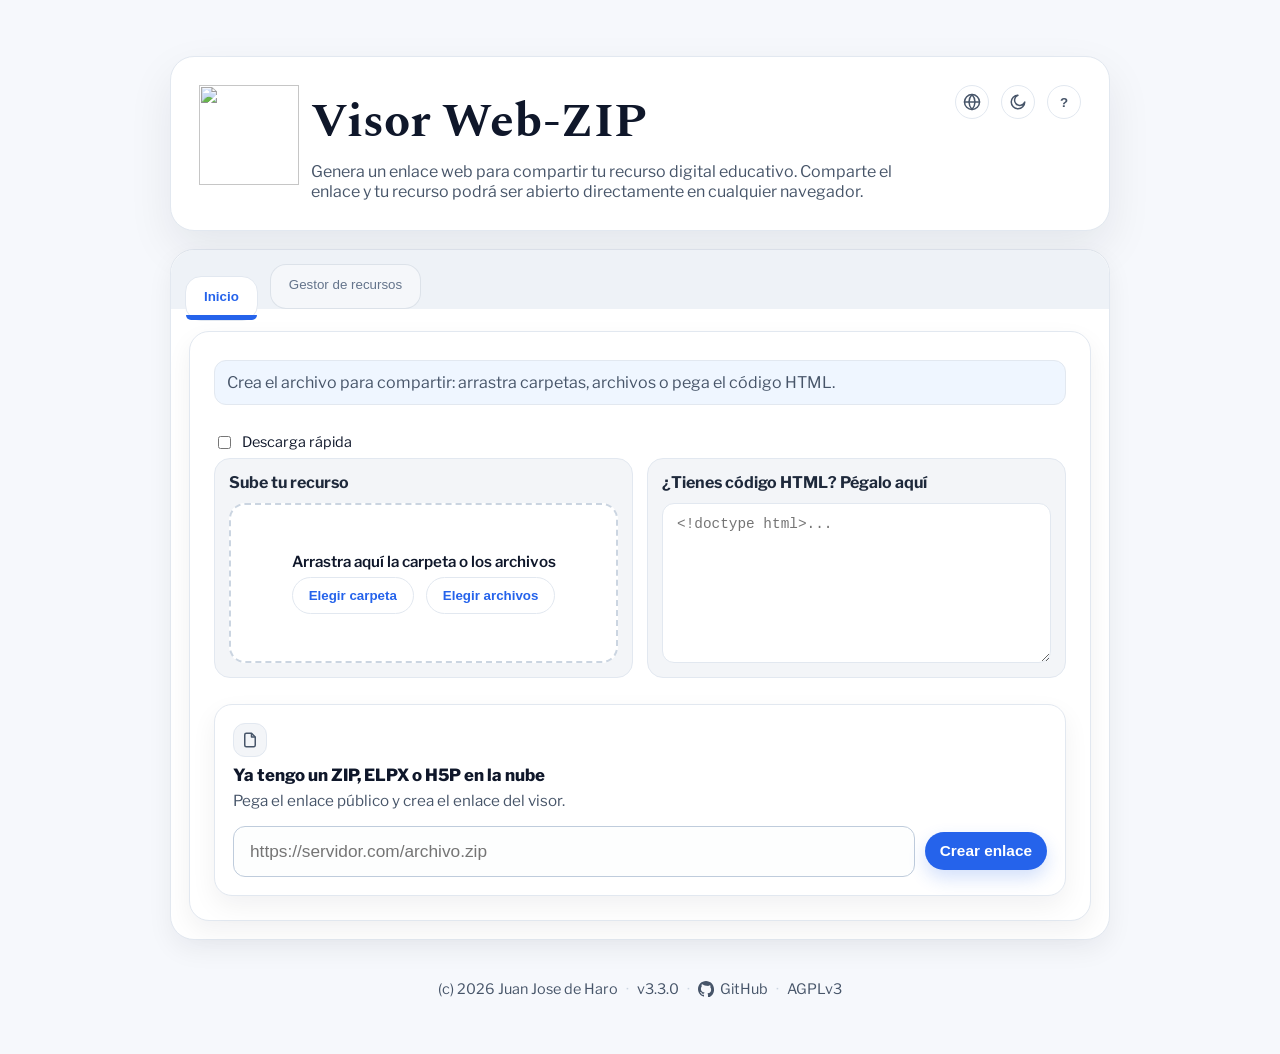
==== index.html @ fa34804c "Corregir versión a v3.3.0 (bump menor) Co-Authored-By: Claude Sonnet 4.6 <noreply@anthropic.com>" ====
<!doctype html>
<html lang="es">
<head>
  <meta charset="utf-8">
  <meta name="viewport" content="width=device-width, initial-scale=1">
  <title data-i18n="page.title">Visor Web-ZIP</title>
  <link rel="icon" href="favicon.svg" type="image/svg+xml">
  <link rel="preconnect" href="https://fonts.googleapis.com">
  <link rel="preconnect" href="https://fonts.gstatic.com" crossorigin>
  <link href="https://fonts.googleapis.com/css2?family=Libre+Franklin:wght@400;600;800&family=Spectral:wght@400;600&display=swap" rel="stylesheet">
  <link rel="stylesheet" href="styles.css?v=31">
</head>
<body>

  <div class="loading-screen" data-loading hidden>
    <div class="loading-card">
      <div class="loading-title" data-i18n="loading.title">Cargando material</div>
      <div class="loading-message" data-loading-message data-i18n="loading.message" data-i18n-dynamic>Preparando...</div>
      <div class="loading-bar" data-loading-bar-wrap>
        <div class="loading-bar__fill" data-loading-bar></div>
      </div>
      <div class="loading-note" data-loading-eta data-i18n="loading.eta" hidden>Tiempo estimado de descarga: --</div>
    </div>
  </div>
  <main data-main>
    <header>
      <div class="title-row">
        <img class="app-mark" src="favicon.svg" alt="" aria-hidden="true">
        <div class="title-stack">
          <h1 data-i18n="header.title">Visor Web-ZIP</h1>
          <p class="header-subtitle" data-i18n="header.subtitle">Genera un enlace web para compartir tu recurso digital educativo. Comparte el enlace y tu recurso podrá ser abierto directamente en cualquier navegador.</p>
        </div>
        <div class="title-actions">
          <div class="lang-picker" data-i18n-tooltip="header.languageHint">
            <span class="lang-picker__icon" aria-hidden="true">
              <svg viewBox="0 0 24 24" focusable="false" aria-hidden="true" fill="none" stroke="currentColor" stroke-width="2" stroke-linecap="round" stroke-linejoin="round">
                <circle cx="12" cy="12" r="10"></circle>
                <line x1="2" y1="12" x2="22" y2="12"></line>
                <path d="M12 2a15.3 15.3 0 0 1 4 10 15.3 15.3 0 0 1-4 10 15.3 15.3 0 0 1-4-10 15.3 15.3 0 0 1 4-10Z"></path>
              </svg>
            </span>
            <label for="lang-select" class="sr-only" data-i18n="lang.label">Idioma</label>
            <select id="lang-select" class="lang-picker__select" data-lang-select data-i18n-aria-label="header.language" aria-label="Idioma">
              <option value="es" data-i18n="lang.es">Español</option>
              <option value="ca" data-i18n="lang.ca">Català</option>
              <option value="gl" data-i18n="lang.gl">Galego</option>
              <option value="eu" data-i18n="lang.eu">Euskara</option>
              <option value="en" data-i18n="lang.en">English</option>
              <option value="de" data-i18n="lang.de">Deutsch</option>
            </select>
          </div>
          <div class="lang-picker theme-picker" data-i18n-tooltip="header.themeHint">
            <span class="lang-picker__icon" aria-hidden="true">
              <svg viewBox="0 0 24 24" focusable="false" aria-hidden="true" fill="none" stroke="currentColor" stroke-width="2" stroke-linecap="round" stroke-linejoin="round">
                <path d="M12 3a9 9 0 1 0 9 9 7 7 0 1 1-9-9Z"></path>
              </svg>
            </span>
            <label for="theme-select" class="sr-only" data-i18n="header.theme">Tema</label>
            <select id="theme-select" class="lang-picker__select" data-theme-select data-i18n-aria-label="header.theme" aria-label="Tema">
              <option value="auto" data-i18n="header.themeAuto">Automático</option>
              <option value="light" data-i18n="header.themeLight">Claro</option>
              <option value="dark" data-i18n="header.themeDark">Oscuro</option>
            </select>
          </div>
          <button class="help-pill" type="button" data-about-open data-i18n-aria-label="header.help">
            <span class="help-pill__icon">?</span>
            <span class="help-pill__tooltip" role="tooltip" data-i18n="header.help">Ayuda</span>
          </button>
        </div>
      </div>
    </header>

    <div class="tabs-shell">
      <div class="tabs" role="tablist" aria-label="Secciones" data-i18n-aria-label="tabs.label">
        <button
          id="tab-home"
          class="tab-button is-active"
          type="button"
          role="tab"
          aria-selected="true"
          aria-controls="panel-publish"
          tabindex="0"
          data-tab="home"
          data-i18n="tab.home"
        >Inicio</button>
        <button
          id="tab-zipper"
          class="tab-button"
          type="button"
          role="tab"
          aria-selected="false"
          aria-controls="panel-publish"
          tabindex="-1"
          data-tab="zipper"
          data-i18n="tab.downloadZip"
        >Opciones y descargas</button>
        <button
          id="tab-manager"
          class="tab-button"
          type="button"
          role="tab"
          aria-selected="false"
          aria-controls="panel-manager"
          tabindex="-1"
          data-tab="manager"
          data-i18n="tab.manager"
        >Gestor de recursos</button>
      </div>

      <section
        id="panel-publish"
        class="tab-panel is-active"
        role="tabpanel"
        aria-labelledby="tab-home tab-zipper"
        tabindex="0"
        data-tab-panel="publish"
      >
      <div class="publish">
        <div class="manager-card" data-publish-choice>
          <p class="publish-quick-intro" data-i18n="publish.quick.intro">Crea el archivo para compartir: arrastra carpetas, archivos o pega el código HTML.</p>
          <div class="publish-quick-upload-area">
            <div class="publish-quick-bottom">
              <label class="settings-check publish-quick-fast-download">
                <input type="checkbox" data-quick-download>
                <span><span data-i18n="publish.quick.fastDownload">Descarga rápida</span><span data-quick-download-extra hidden>: <span data-i18n="publish.quick.fastDownloadDetail">omite las opciones y descarga el recurso con las siguientes restricciones:</span> <span class="publish-quick-restrict-info" data-quick-restrict-info></span></span></span>
              </label>
              <button class="ghost-button ghost-button--small publish-quick-settings-btn" type="button" data-main-settings-open data-quick-download-extra hidden data-i18n="publish.quick.changeRestrictions">Cambiar restricciones</button>
            </div>
            <section class="publish-quick-actions" aria-label="Acciones rápidas">
            <div class="publish-quick-card">
              <h3 class="publish-quick-card__title" data-i18n="publish.quick.files.title">Sube tu recurso</h3>
              <div class="dropzone dropzone--quick" data-quick-dropzone>
                <div class="dropzone__title" data-i18n="publish.quick.files.dropTitle">Arrastra aquí la carpeta o los archivos</div>
                <div class="dropzone__actions">
                  <button class="ghost-button" type="button" data-quick-folder-button data-i18n="publish.quick.files.folder">Elegir carpeta</button>
                  <button class="ghost-button" type="button" data-quick-file-button data-i18n="publish.quick.files.files">Elegir archivos</button>
                  <input type="file" data-quick-folder-input webkitdirectory multiple hidden>
                  <input type="file" data-quick-file-input multiple hidden>
                </div>
              </div>
            </div>
            <div class="publish-quick-card">
              <h3 class="publish-quick-card__title" data-i18n="publish.quick.html.title">¿Tienes código HTML? Pégalo aquí</h3>
              <textarea class="html-zip-textarea publish-quick-html" data-quick-html-input data-i18n-placeholder="publish.quick.html.placeholder" placeholder="&lt;!doctype html&gt;..."></textarea>
            </div>
          </section>
          </div>
          <div class="publish-choice-main">
            <section class="publish-choice-card publish-choice-card--link" id="ya-tengo-zip-elpx" aria-labelledby="main-link-title">
              <span class="publish-choice-card__icon" aria-hidden="true">
                <svg viewBox="0 0 24 24" focusable="false" aria-hidden="true">
                  <path d="M14 3H7a2 2 0 0 0-2 2v14a2 2 0 0 0 2 2h10a2 2 0 0 0 2-2V8l-5-5Z" fill="none" stroke="currentColor" stroke-width="2" stroke-linejoin="round"/>
                  <path d="M14 3v5h5" fill="none" stroke="currentColor" stroke-width="2" stroke-linejoin="round"/>
                </svg>
              </span>
              <div class="publish-choice-card__title">
                <span id="main-link-title" data-i18n="publish.choice.main.title">Ya tengo un ZIP, ELPX o H5P en la nube</span>
              </div>
              <span class="publish-choice-card__note" data-i18n="publish.choice.main.note">Pega el enlace público (ZIP/ELPX/H5P) y crea el enlace del visor.</span>
              <form class="publish-link-form" data-form>
                <input data-url type="url" placeholder="Pega aquí el enlace público del ZIP o del .elpx/.h5p (también válido si incluye PDF o DOCX)" data-i18n-placeholder="main.form.placeholder" required>
                <button type="submit" data-create-link data-i18n="main.form.submit">Crear enlace</button>
              </form>
              <p class="publish-link-feedback" data-create-link-feedback aria-live="polite" hidden></p>
              <div class="output-row publish-link-result" data-home-share-result hidden>
                <div class="output-group" data-step-three>
                  <span class="field-title" data-i18n="main.output.title">Enlace para compartir</span>
                  <p class="step-note" data-i18n="main.output.step">Comparte este enlace para que otros puedan ver tu recurso.</p>
                  <div class="share-restrict-summary" data-share-restrict-summary hidden>
                    <div class="share-restrict-summary__items" data-share-restrict-items></div>
                  </div>
                  <section class="output" data-output data-i18n="main.output.placeholder" data-i18n-dynamic>Aquí se mostrará el enlace</section>
                </div>
                <div class="actions actions--icons">
                  <button class="icon-button icon-button--lg" type="button" data-copy disabled data-i18n-aria-label="main.output.copy" data-i18n-tooltip="main.output.copyTooltip">
                    <svg viewBox="0 0 24 24" focusable="false" aria-hidden="true" fill="none" stroke="currentColor" stroke-width="2" stroke-linecap="round" stroke-linejoin="round">
                      <circle cx="18" cy="5" r="3"></circle>
                      <circle cx="6" cy="12" r="3"></circle>
                      <circle cx="18" cy="19" r="3"></circle>
                      <path d="M8.6 10.7l6.8-3.4"></path>
                      <path d="M8.6 13.3l6.8 3.4"></path>
                    </svg>
                  </button>
                  <button class="icon-button icon-button--lg icon-button--wrap" type="button" data-qr disabled data-i18n-aria-label="main.output.qr" data-i18n-tooltip="main.output.qrTooltip">
                    <svg viewBox="0 0 24 24" focusable="false" aria-hidden="true" fill="none" stroke="currentColor" stroke-width="2" stroke-linecap="round" stroke-linejoin="round">
                      <rect width="5" height="5" x="3" y="3" rx="1"></rect>
                      <rect width="5" height="5" x="16" y="3" rx="1"></rect>
                      <rect width="5" height="5" x="3" y="16" rx="1"></rect>
                      <path d="M21 16h-3a2 2 0 0 0-2 2v3"></path>
                      <path d="M21 21v.01"></path>
                      <path d="M12 7v3a2 2 0 0 1-2 2H7"></path>
                      <path d="M3 12h.01"></path>
                      <path d="M12 3h.01"></path>
                      <path d="M12 16v.01"></path>
                      <path d="M16 12h1"></path>
                      <path d="M21 12v.01"></path>
                      <path d="M12 21v-1"></path>
                    </svg>
                  </button>
                  <button class="icon-button icon-button--lg icon-button--wrap" type="button" data-embed disabled data-i18n-aria-label="main.output.embed" data-i18n-tooltip="main.output.embedTooltip">
                    <svg viewBox="0 0 24 24" focusable="false" aria-hidden="true" fill="none" stroke="currentColor" stroke-width="2" stroke-linecap="round" stroke-linejoin="round">
                      <path d="M16 18l6-6-6-6"></path>
                      <path d="M8 6l-6 6 6 6"></path>
                      <path d="M14 4l-4 16"></path>
                    </svg>
                  </button>
                  <a class="icon-button icon-button--lg" data-open href="#" target="_blank" rel="noopener" aria-disabled="true" data-i18n-aria-label="main.output.open" data-i18n-tooltip="main.output.openTooltip">
                    <svg viewBox="0 0 24 24" focusable="false" aria-hidden="true" fill="none" stroke="currentColor" stroke-width="2" stroke-linecap="round" stroke-linejoin="round">
                      <path d="M1.5 12s3.5-7 10.5-7 10.5 7 10.5 7-3.5 7-10.5 7-10.5-7-10.5-7z"></path>
                      <circle cx="12" cy="12" r="3.5"></circle>
                    </svg>
                  </a>
                </div>
              </div>
            </section>
          </div>

        </div>

	        <div class="publish-module" data-publish-module="zipper" hidden>
	          <div class="manager-card">
            <div class="manager-header">
              <div>
                <h2 data-i18n="zipper.title">Crear ZIP para el visor</h2>
              </div>
              <button class="card-lock" type="button" data-lock-indicator data-main-settings-open data-i18n-aria-label="header.settings" data-i18n-tooltip="header.settingsHint">
                <svg viewBox="0 0 24 24" focusable="false" aria-hidden="true" fill="none" stroke="currentColor" stroke-width="2" stroke-linecap="round" stroke-linejoin="round">
                  <rect x="3" y="11" width="18" height="11" rx="2" ry="2"></rect>
                  <path d="M7 11V7a5 5 0 0 1 9.9-1"></path>
                </svg>
              </button>
            </div>
            <section class="html-zip-card zipper-selection-card">
              <h3 class="zipper-selection-card__title" data-i18n="zipper.summary.title">Resumen del contenido cargado</h3>
              <p class="upload-status upload-status--summary" data-upload-status data-i18n="zipper.status.empty" data-i18n-dynamic>No hay archivos seleccionados.</p>
              <textarea class="html-zip-textarea" data-html-zip-input data-i18n-placeholder="zipper.html.placeholder" placeholder="&lt;!doctype html&gt;..." hidden></textarea>
              <p class="upload-status" data-html-zip-status data-i18n="zipper.html.status.ready" data-i18n-dynamic hidden>Listo para crear el ZIP desde tu HTML.</p>
            </section>
            <section class="html-zip-card zipper-force-card zipper-options-card">
              <h3 class="zipper-options-card__title" data-i18n="zipper.options.title">Opciones</h3>
              <div class="zipper-option-row zipper-option-row--title">
                <label class="settings-check zipper-option-title-toggle" for="resource-title-toggle-input">
                  <input id="resource-title-toggle-input" type="checkbox" data-resource-title-toggle>
                  <span class="zipper-option-row__title" data-resource-title-toggle-label>Poner un título al recurso (título actual: sin título)</span>
                </label>
                <input id="resource-title-input" class="zip-title-input zipper-option-row__input" type="text" data-resource-title data-i18n-placeholder="zipper.resourceTitle.placeholder" placeholder="Mi recurso" autocomplete="off" hidden>
              </div>
              <div class="zipper-option-row zipper-option-row--availability">
                <div class="zipper-option-row__main">
                  <label class="settings-check zipper-option-toggle" for="restrict-toggle-proxy">
                    <input id="restrict-toggle-proxy" type="checkbox" data-restrict-toggle-proxy>
                    <span class="zipper-option-row__title" data-i18n="zipper.options.availabilityLabel">Configurar la disponibilidad del recurso</span>
                  </label>
                  <div class="zipper-restrict-summary" data-restrict-summary hidden>
                    <span class="zipper-restrict-summary__label" data-restrict-summary-label data-i18n="zipper.restrict.summaryTitle">Acceso limitado por fechas</span>
                    <div class="zipper-restrict-summary__items" data-restrict-summary-items></div>
                  </div>
                  <button class="ghost-button ghost-button--small zipper-restrict-edit-btn" type="button" data-main-settings-open data-restrict-edit-button data-i18n="zipper.options.availabilityEdit" hidden>Cambiar configuración</button>
                </div>
                <span class="info-dot" data-i18n-aria-label="zipper.help.previewApplyRestrictionsInfo" aria-label="Más información">?<span class="info-dot__tooltip" role="tooltip" data-i18n-html="zipper.options.availabilityInfo">Definir cuándo estará visible el recurso y qué acciones estarán disponibles en el gestor de recursos.</span></span>
              </div>
              <div class="zipper-option-row zipper-option-row--force">
                <div class="zipper-force-folder-wrap">
                  <label class="settings-check zipper-force-folder" for="force-folder-viewer-input">
                    <input id="force-folder-viewer-input" type="checkbox" data-force-folder-viewer>
                    <span data-i18n="zipper.step2.forceFolderLabel">Forzar visor de carpetas</span>
                    <span class="info-dot" data-i18n-aria-label="zipper.step2.forceFolderTooltip" aria-label="Más información">?<span class="info-dot__tooltip" role="tooltip" data-i18n-html="zipper.step2.forceFolderTooltipHtml">Si activas esta opción, el ZIP se abrirá en modo explorador de archivos: verás el contenido como archivos organizados en carpetas, incluso cuando incluya HTML o documentos.<br><br>Si no lo marcas, el programa detectará automáticamente el tipo de visor que utilizará.<br><br>Si no estás seguro, no lo marques.</span></span>
                  </label>
                  <p class="zipper-force-folder__inline-note" data-force-folder-note data-i18n="zipper.step2.forceFolderNote" hidden>El recurso se abirá en modo explorador de archivos con el contenido como archivos organizados en carpetas</p>
                </div>
              </div>
            </section>
            <section class="html-zip-card html-zip-card--download">
              <div class="zip-download-layout">
                <div class="zip-preview-action">
                  <p data-i18n="zipper.help.previewTitle">Previsualiza el recurso antes de descargarlo (opcional)</p>
                  <label class="settings-check settings-check--preview" for="preview-apply-restrictions-input">
                    <input id="preview-apply-restrictions-input" type="checkbox" data-preview-apply-restrictions>
                    <span data-i18n="zipper.help.previewApplyRestrictions">Aplicar restricciones en la previsualización</span>
                    <span class="info-dot" data-i18n-aria-label="zipper.help.previewApplyRestrictionsInfo" aria-label="Más información">?<span class="info-dot__tooltip" role="tooltip" data-i18n-html="zipper.help.previewApplyRestrictionsInfoHtml">Úsalo para comprobar cómo se abre y se cierra el recurso según las fechas configuradas.</span></span>
                  </label>
                  <div class="upload-actions">
                    <button class="ghost-button" type="button" data-preview-resource data-i18n="zipper.help.previewAction">Previsualizar</button>
                  </div>
                  <p class="upload-status" data-preview-status></p>
                </div>
                <div class="zip-download-action">
                  <h3 data-zip-download-title data-i18n="zipper.step2.title">Descarga el ZIP</h3>
                  <p class="upload-note" data-i18n="zipper.step2.detail">Al crear el ZIP se descargará un archivo que puedes subir a Drive, Dropbox, Nextcloud, etc.</p>
                  <div class="upload-actions">
                    <button type="button" data-build-zip data-i18n="zipper.build">Crear y descargar ZIP</button>
                  </div>
                  <p class="upload-status" data-zip-status data-i18n-dynamic></p>
                </div>
              </div>
            </section>
            <div class="next-step">
              <div class="next-step__text">
                <p data-i18n="zipper.help.nextStepText">El siguiente paso es subir tu archivo a la nube con enlace público. Después, en Inicio, en la sección “Ya tengo un ZIP, ELPX o H5P en la nube”, pega ese enlace y crea el enlace para compartir.</p>
              </div>
              <a class="next-step__btn" href="#ya-tengo-zip-elpx" data-go-tab="home" data-i18n="zipper.help.goTab">
                Ir a Inicio para pegar el enlace público
              </a>
            </div>
          </div>
          <div class="update-banner" data-update-banner hidden>
            <div class="update-banner__content">
              <strong data-i18n="updates.title">Nueva versión disponible</strong>
              <span data-i18n="updates.body">El recurso ha cambiado en la nube. Puedes actualizarlo ahora.</span>
            </div>
            <div class="update-banner__actions">
              <button type="button" data-update-action data-i18n="updates.action">Actualizar</button>
              <button type="button" class="ghost-button" data-update-dismiss data-i18n="updates.dismiss">Ahora no</button>
            </div>
          </div>
        </div>
      </div>
    </section>

    <section
      id="panel-manager"
      class="tab-panel"
      role="tabpanel"
      aria-labelledby="tab-manager"
      tabindex="0"
      data-tab-panel="manager"
      hidden
    >
      <div class="manager-card">
        <div class="manager-header">
          <div>
            <h2 data-i18n="manager.title">Recursos guardados</h2>
            <p class="manager-subtitle" data-i18n="manager.subtitle">Gestiona el espacio que ocupan los materiales guardados en este navegador.</p>
          </div>
          <div>
            <button class="icon-button" type="button" data-manager-settings-open data-i18n-aria-label="manager.settings.open" data-i18n-tooltip="manager.settings.open">
              <svg viewBox="0 0 24 24" focusable="false" aria-hidden="true" fill="none" stroke="currentColor" stroke-width="2" stroke-linecap="round" stroke-linejoin="round">
                <path d="M9.671 4.136a2.34 2.34 0 0 1 4.659 0 2.34 2.34 0 0 0 3.319 1.915 2.34 2.34 0 0 1 2.33 4.033 2.34 2.34 0 0 0 0 3.831 2.34 2.34 0 0 1-2.33 4.033 2.34 2.34 0 0 0-3.319 1.915 2.34 2.34 0 0 1-4.659 0 2.34 2.34 0 0 0-3.32-1.915 2.34 2.34 0 0 1-2.33-4.033 2.34 2.34 0 0 0 0-3.831A2.34 2.34 0 0 1 6.35 6.051a2.34 2.34 0 0 0 3.319-1.915" />
                <circle cx="12" cy="12" r="3" />
              </svg>
            </button>
          </div>
        </div>
        <div class="manager-stats">
          <div class="stat">
            <span class="stat-label" data-i18n="manager.stats.used">Espacio usado</span>
            <span class="stat-value" data-storage-used>0 MB</span>
            <span class="stat-note" data-storage-used-percent>--</span>
          </div>
          <div class="stat">
            <span class="stat-label" data-i18n="manager.stats.total">Espacio total</span>
            <span class="stat-value" data-storage-total>--</span>
          </div>
          <div class="stat">
            <span class="stat-label" data-i18n="manager.stats.count">Recursos guardados</span>
            <span class="stat-value" data-storage-count>0</span>
          </div>
        </div>
        <div class="manager-toolbar">
          <div class="manager-toolbar__left">
            <span class="stat-label" data-i18n="manager.sort.label">Ordenar por</span>
            <select class="manager-sort" data-manager-sort>
              <option value="title" data-i18n="manager.sort.title">Título</option>
              <option value="date" data-i18n="manager.sort.date">Fecha</option>
              <option value="start" data-i18n="manager.sort.start">Inicio</option>
              <option value="size" data-i18n="manager.sort.size">Tamaño</option>
            </select>
            <button class="ghost-button ghost-button--small manager-sort-dir" type="button" data-manager-sort-dir data-i18n-tooltip="manager.sort.dirHelp" aria-label="Orden ascendente/descendente">↑</button>
          </div>
          <div class="manager-toolbar__right">
            <button class="ghost-button ghost-button--small" type="button" data-manager-check-updates data-i18n="manager.checkUpdates" data-i18n-tooltip="manager.checkUpdatesHelp">Comprobar actualizaciones</button>
            <button class="ghost-button ghost-button--small" type="button" data-delete-all data-i18n="manager.deleteAll" data-i18n-tooltip="manager.deleteAllHelp">Eliminar todos los recursos</button>
          </div>
        </div>
        <div class="manager-list" data-manager-list></div>
      </div>
    </section>
    </div>

    <div class="modal" data-manager-settings-modal hidden>
      <div class="modal__overlay" data-manager-settings-close></div>
      <div class="modal__card modal__card--narrow" role="dialog" aria-modal="true" aria-labelledby="manager-settings-title">
        <div class="modal__header">
          <h2 id="manager-settings-title" data-i18n="manager.settings.modalTitle">Ajustes de limpieza</h2>
          <button class="modal__close" type="button" data-manager-settings-close data-i18n-aria-label="common.close">×</button>
        </div>
        <div class="modal__content">
          <div class="manager-settings manager-settings--modal" data-manager-settings>
            <div class="setting-card">
              <div>
                <span class="stat-label" data-i18n="manager.settings.usage.label">Límite de uso antes de limpiar</span>
                <p class="setting-help" data-i18n="manager.settings.usage.help">Si se supera este porcentaje de la cuota, se borran los recursos más antiguos.</p>
              </div>
              <div class="setting-control">
                <input type="range" min="40" max="95" step="5" value="70" data-cleanup-threshold>
                <span class="setting-value"><span data-cleanup-threshold-value>70</span>%</span>
              </div>
            </div>
            <div class="setting-card">
              <div>
                <span class="stat-label" data-i18n="manager.settings.days.label">Días para borrar recursos antiguos</span>
                <p class="setting-help" data-i18n="manager.settings.days.help">Si un recurso no se abre en este periodo, se eliminará automáticamente.</p>
              </div>
              <div class="setting-control">
                <input type="number" min="7" max="365" step="1" value="30" data-cleanup-days>
                <span class="setting-suffix" data-i18n="manager.settings.days.suffix">días</span>
              </div>
            </div>
          </div>
          <div class="html-picker__actions">
            <button class="ghost-button" type="button" data-manager-settings-close data-i18n="common.close">Cerrar</button>
            <button class="ghost-button" type="button" data-reset-cleanup data-i18n="manager.settings.reset" data-i18n-tooltip="manager.settings.resetHelp">Restaurar valores por defecto</button>
          </div>
        </div>
      </div>
    </div>

    <div class="modal" data-update-check-modal hidden>
      <div class="modal__overlay" data-update-check-close></div>
      <div class="modal__card modal__card--narrow" role="dialog" aria-modal="true" aria-labelledby="update-check-title">
        <div class="modal__header">
          <h2 id="update-check-title" data-i18n="manager.checkUpdatesModalTitle">Comprobar actualizaciones</h2>
          <button class="modal__close" type="button" data-update-check-close data-i18n-aria-label="common.close">×</button>
        </div>
        <div class="modal__content">
          <p class="manager-subtitle" data-update-check-status data-i18n="manager.checkingUpdates">Comprobando actualizaciones...</p>
          <p class="step-note" data-update-check-note data-i18n="manager.checkUpdatesNote">Puedes cerrar esta ventana. La comprobación seguirá en segundo plano.</p>
          <div class="loading-bar" data-update-check-bar-wrap>
            <div class="loading-bar__fill" data-update-check-bar></div>
          </div>
          <p class="step-note" data-update-check-progress data-i18n="manager.checkUpdatesProgress" data-i18n-dynamic>0 de 0</p>
          <div class="html-picker__actions">
            <button class="ghost-button" type="button" data-update-check-close data-i18n="common.close">Cerrar</button>
          </div>
        </div>
      </div>
    </div>

    <div class="modal" data-html-modal hidden>
      <div class="modal__overlay" data-html-close></div>
      <div class="modal__card" role="dialog" aria-modal="true" aria-labelledby="html-title">
        <div class="modal__header">
          <h2 id="html-title" data-i18n="html.title">Elige el HTML inicial</h2>
          <button class="modal__close" type="button" data-html-close data-i18n-aria-label="common.close">×</button>
        </div>
        <div class="modal__content">
          <p class="manager-subtitle" data-i18n="html.subtitle">No se encontró un index.html. Selecciona el archivo HTML que quieres abrir primero.</p>
          <div class="html-picker" data-html-list></div>
          <div class="html-picker__actions">
            <button class="ghost-button" type="button" data-html-close data-i18n="common.cancel">Cancelar</button>
            <button type="button" data-html-confirm data-i18n="html.confirm">Usar este HTML</button>
          </div>
        </div>
      </div>
    </div>

    <div class="modal" data-react-modal hidden>
      <div class="modal__overlay" data-react-close></div>
      <div class="modal__card" role="dialog" aria-modal="true" aria-labelledby="react-title">
        <div class="modal__header">
          <h2 id="react-title" data-i18n="reactPrompt.title">Esto parece React</h2>
          <button class="modal__close" type="button" data-react-close data-i18n-aria-label="common.close">×</button>
        </div>
        <div class="modal__content">
          <p class="manager-subtitle" data-i18n="reactPrompt.subtitle">Este contenido parece React/JSX (no HTML). Copia este prompt y pégalo en el chat de tu IA para que lo convierta a HTML.</p>
          <textarea class="embed-code-textarea" data-react-prompt readonly></textarea>
          <div class="html-picker__actions">
            <button class="ghost-button" type="button" data-react-close data-i18n="common.close">Cerrar</button>
            <button type="button" data-react-copy data-i18n="reactPrompt.copy">Copiar prompt</button>
          </div>
        </div>
      </div>
    </div>

    <div class="modal" data-about-modal hidden>
      <div class="modal__overlay" data-about-close></div>
      <div class="modal__card modal__card--help" role="dialog" aria-modal="true" aria-labelledby="about-title" aria-describedby="about-intro">
        <div class="modal__header">
          <h2 id="about-title" data-i18n="about.title" tabindex="-1">Ayuda</h2>
          <button class="modal__close" type="button" data-about-close data-i18n-aria-label="common.close">×</button>
        </div>
        <div class="modal__content">
          <p class="manager-subtitle" id="about-intro" data-i18n="about.intro">Guía rápida de uso del visor.</p>
          <div class="about-guide" data-i18n-html="about.body">
            <p>Este visor abre un ZIP que contiene una web sencilla con HTML, CSS, imágenes, vídeos, audio y enlaces internos para que puedas compartirla con tu alumnado sin instalar nada.</p>
          </div>
        </div>
      </div>
    </div>

    <div class="modal" data-restrict-modal hidden>
      <div class="modal__overlay modal__overlay--solid"></div>
      <div class="modal__card modal__card--narrow" role="dialog" aria-modal="true" aria-labelledby="restrict-title">
        <div class="modal__header">
          <h2 id="restrict-title" data-i18n="restrictionModal.title">Acceso restringido</h2>
        </div>
        <div class="modal__content">
          <p class="manager-subtitle" data-i18n="restrictionModal.body">Este recurso no está disponible en este momento.</p>
          <p class="setting-help" data-restrict-range></p>
          <p class="restriction-countdown" data-restrict-countdown hidden></p>
        </div>
      </div>
    </div>

    <div class="modal" data-main-settings-modal hidden>
      <div class="modal__overlay" data-main-settings-close></div>
      <div class="modal__card" role="dialog" aria-modal="true" aria-labelledby="settings-title">
        <div class="modal__header">
          <h2 id="settings-title" data-i18n="settings.title">Ajustes</h2>
          <button class="modal__close" type="button" data-main-settings-close data-i18n-aria-label="common.close">×</button>
        </div>
        <div class="modal__content">
          <label class="settings-check settings-check--primary">
            <input type="checkbox" data-restrict-toggle>
            <span data-i18n="settings.restrictToggle">Limitar el acceso</span>
          </label>

          <div class="settings-dates-panel" data-restrict-fields hidden>
            <div class="settings-panel__title--sub" data-i18n="settings.datesTitle">Periodo de visibilidad</div>
            <label class="settings-check">
              <input type="checkbox" data-restrict-has-start>
              <span data-i18n="settings.hasStart">Activar fecha de inicio de visibilidad del recurso</span>
            </label>
            <div class="settings-date-input-wrap" data-restrict-start-wrap hidden>
              <input type="datetime-local" data-restrict-start>
            </div>
            <label class="settings-check">
              <input type="checkbox" data-restrict-no-end>
              <span data-i18n="settings.neverExpires">Activar fecha de fin de visibilidad del recurso</span>
            </label>
            <div class="settings-date-input-wrap" data-restrict-end-wrap hidden>
              <input type="datetime-local" data-restrict-end>
            </div>
            <div class="settings-end-options settings-end-options--inline" data-restrict-end-options hidden>
              <label class="settings-check" data-restrict-live-end-wrap hidden>
                <input type="checkbox" data-restrict-live-end>
                <span data-i18n="settings.enforceEndDuringView">Desactivar la visualización del recurso al llegar a la fecha de fin mientras está abierto</span>
              </label>
              <div class="settings-live-warning" data-restrict-warning-wrap hidden>
                <label class="settings-field settings-field--compact">
                  <span class="stat-label" data-i18n="settings.warningMinutesLabel">Aviso previo en minutos (0 para no avisar)</span>
                  <input type="number" min="0" max="180" step="1" value="5" data-restrict-warning-minutes>
                </label>
                <label class="settings-field settings-field--compact">
                  <span class="stat-label" data-i18n="settings.warningMessageLabel">Mensaje de aviso</span>
                  <input type="text" data-restrict-warning-message data-i18n-placeholder="settings.warningMessagePlaceholder" placeholder="El tiempo de acceso se agota en {minutes} minutos.">
                </label>
              </div>
            </div>
          </div>

          <div class="settings-actions-panel" data-restrict-actions-panel hidden>
            <div class="settings-panel__title--sub" data-restrict-actions-title data-i18n="settings.actionsTitle">Acciones disponibles mientras el recurso sea visible</div>
            <div class="settings-grid settings-actions" data-restrict-actions>
              <div class="settings-actions__group settings-actions__group--share">
                <label class="settings-check">
                  <input type="checkbox" data-restrict-allow-share checked>
                  <span data-i18n="settings.allowShare">Compartir</span>
                </label>
                <label class="settings-check">
                  <input type="checkbox" data-restrict-allow-embed checked>
                  <span data-i18n="settings.allowEmbed">Insertar en web</span>
                </label>
              </div>
              <div class="settings-actions__group settings-actions__group--download">
                <label class="settings-check">
                  <input type="checkbox" data-restrict-allow-download>
                  <span data-i18n="settings.allowDownload">Descargar</span>
                </label>
              </div>
            </div>
          </div>

          <div class="html-picker__actions">
            <button class="ghost-button" type="button" data-main-settings-close data-i18n="common.close">Cerrar</button>
          </div>
        </div>
      </div>
    </div>

    <div class="modal" data-embed-modal hidden>
      <div class="modal__overlay" data-embed-close></div>
      <div class="modal__card" role="dialog" aria-modal="true" aria-labelledby="embed-title">
        <div class="modal__header">
          <h2 id="embed-title" data-i18n="embed.title">Insertar en una web</h2>
          <button class="modal__close" type="button" data-embed-close data-i18n-aria-label="common.close">×</button>
        </div>
        <div class="modal__content">
          <p class="manager-subtitle" data-i18n="embed.subtitle">Copia y pega este código HTML en tu web. Incluye autoajuste de altura si la página permite scripts.</p>
          <textarea class="embed-code-textarea" data-embed-code readonly></textarea>
          <div class="html-picker__actions">
            <button class="ghost-button" type="button" data-embed-close data-i18n="common.close">Cerrar</button>
            <button type="button" data-embed-copy data-i18n="embed.copy">Copiar código</button>
          </div>
        </div>
      </div>
    </div>

    <footer class="site-footer">
      <a class="footer-link" href="https://bilateria.org" target="_blank" rel="noopener">(c) 2026 Juan Jose de Haro</a>
      <span class="footer-sep">·</span>
    <span class="footer-link" data-app-version>v3.3.0</span>
      <span class="footer-sep">·</span>
      <a class="footer-link" href="https://github.com/visor-webzip/visor-webzip.github.io" target="_blank" rel="noopener">
        <svg class="footer-icon" viewBox="0 0 16 16" aria-hidden="true" focusable="false">
          <path d="M8 0C3.58 0 0 3.58 0 8c0 3.54 2.29 6.53 5.47 7.59.4.07.55-.17.55-.38 0-.19-.01-.82-.01-1.49-2.01.37-2.53-.49-2.69-.94-.09-.23-.48-.94-.82-1.13-.28-.15-.68-.52-.01-.53.63-.01 1.08.58 1.23.82.72 1.21 1.87.87 2.33.66.07-.52.28-.87.51-1.07-1.78-.2-3.64-.89-3.64-3.95 0-.87.31-1.59.82-2.15-.08-.2-.36-1.02.08-2.12 0 0 .67-.21 2.2.82A7.62 7.62 0 0 1 8 4.77c.68 0 1.36.09 2 .27 1.53-1.04 2.2-.82 2.2-.82.44 1.1.16 1.92.08 2.12.51.56.82 1.27.82 2.15 0 3.07-1.87 3.75-3.65 3.95.29.25.54.73.54 1.48 0 1.07-.01 1.93-.01 2.2 0 .21.15.46.55.38A8.01 8.01 0 0 0 16 8c0-4.42-3.58-8-8-8z"></path>
        </svg>
        GitHub
      </a>
      <span class="footer-sep">·</span>
      <a class="footer-link" href="https://www.gnu.org/licenses/agpl-3.0.html" target="_blank" rel="noopener">AGPLv3</a>
    </footer>
  </main>
  <div class="global-toast" data-global-toast hidden></div>

  <div class="embed-shell" data-embed-shell hidden>
    <iframe class="embed-frame" data-embed-frame title="Contenido" allow="fullscreen"></iframe>
    <div class="embed-fallback" data-embed-fallback hidden>
      <div class="embed-fallback__card">
        <h1 class="embed-fallback__title" data-i18n="embed.fallback.title">No se puede abrir incrustado</h1>
        <p class="embed-fallback__subtitle" data-i18n="embed.fallback.subtitle">Tu navegador o la página donde se inserta está bloqueando el almacenamiento necesario. Abre el recurso en una pestaña nueva.</p>
        <a class="open-link" data-embed-open-fallback href="#" target="_blank" rel="noopener" data-i18n="embed.fallback.open">Abrir en pestaña nueva</a>
      </div>
    </div>
  </div>

  <script src="https://cdn.jsdelivr.net/npm/fflate@0.8.2/umd/index.js"></script>
  <script src="config.js"></script>
			  <script src="i18n.js?v=29"></script>
	  <script src="restrictions.js?v=5"></script>
	  <script src="ui.js?v=2"></script>
	  <script src="downloads.js?v=2"></script>
	  <script src="zipper.js?v=1"></script>
	  <script src="html-picker.js?v=1"></script>
	  <script src="storage.js?v=1"></script>
		  <script src="manager.js?v=3"></script>
		  <script src="restriction-ui.js?v=14"></script>
	  <script src="share.js?v=2"></script>
	  <script src="nav.js?v=3"></script>
			  <script src="app.js?v=74"></script>
 </body>
 </html>
---- styles.css ----
[hidden] {
  display: none !important;
}

*,
*::before,
*::after {
  box-sizing: border-box;
}

:root {
  color-scheme: light;
  font-family: "Libre Franklin", "Segoe UI", sans-serif;
  color: #0f172a;
  --page-bg: #f6f8fc;
  --surface: #ffffff;
  --surface-muted: #f3f5f8;
  --ink: #0f172a;
  --ink-muted: #475569;
  --border: #e2e8f0;
  --border-strong: #cbd5e1;
  --accent: #2563eb;
  --accent-strong: #1d4ed8;
  --accent-wash: #eff6ff;
  --shadow: 0 18px 45px rgba(15, 23, 42, 0.08);
  --shadow-sm: 0 10px 26px rgba(15, 23, 42, 0.06);
}

:root[data-theme="dark"] {
  color-scheme: dark;
  color: #e2e8f0;
  --page-bg: #0b1220;
  --surface: #111b2f;
  --surface-muted: #16233c;
  --ink: #e2e8f0;
  --ink-muted: #b6c2d4;
  --border: #2a3a55;
  --border-strong: #3b4f72;
  --accent: #60a5fa;
  --accent-strong: #93c5fd;
  --accent-wash: #1a2d52;
  --shadow: 0 18px 45px rgba(2, 6, 23, 0.55);
  --shadow-sm: 0 10px 26px rgba(2, 6, 23, 0.45);
}

:root[data-theme="dark"] .tabs {
  background: #1a2741;
}

:root[data-theme="dark"] .tab-button {
  background: rgba(17, 27, 47, 0.8);
  color: #b6c2d4;
  border-color: #334866;
}

:root[data-theme="dark"] .tab-button:hover {
  background: #223456;
  color: var(--ink);
  border-color: #466089;
}

:root[data-theme="dark"] .tab-button.is-active {
  background: #0f1b33;
  border-color: #36507a;
  color: var(--accent);
}

:root[data-theme="dark"] .publish-flow-subtitle,
:root[data-theme="dark"] .publish-choice-card__note--secondary {
  color: #b6c2d4;
}

:root[data-theme="dark"] .publish-quick-card {
  background: rgba(17, 27, 47, 0.72);
  border-color: #334866;
}

:root[data-theme="dark"] .publish-quick-card__title {
  color: #dbe7fb;
}

:root[data-theme="dark"] .dropzone--quick {
  background: #111b2f;
}

:root[data-theme="dark"] .zipper-selection-card__title {
  color: #dbe7fb;
}

:root[data-theme="dark"] [data-publish-module="zipper"] .html-zip-card--download,
:root[data-theme="dark"] [data-publish-module="zipper"] .zipper-force-card,
:root[data-theme="dark"] [data-publish-module="zipper"] .next-step:not(.next-step--preview) {
  background: linear-gradient(180deg, #162742 0%, #1a2e4f 100%);
  border-color: #2f466c;
}

:root[data-theme="dark"] [data-publish-module="zipper"] .zipper-options-card__title {
  color: #e2e8f0;
}

:root[data-theme="dark"] [data-publish-module="zipper"] .zipper-option-row,
:root[data-theme="dark"] [data-publish-module="zipper"] .zip-preview-action,
:root[data-theme="dark"] [data-publish-module="zipper"] .zip-download-config,
:root[data-theme="dark"] [data-publish-module="zipper"] .zip-download-action {
  background: rgba(17, 27, 47, 0.72);
  border-color: #334866;
}

:root[data-theme="dark"] [data-publish-module="zipper"] .zipper-option-row__title,
:root[data-theme="dark"] [data-publish-module="zipper"] .zip-preview-action > p,
:root[data-theme="dark"] [data-publish-module="zipper"] .zip-download-config .upload-note--emphasis,
:root[data-theme="dark"] [data-publish-module="zipper"] .next-step__text p,
:root[data-theme="dark"] [data-publish-module="zipper"] .zipper-subtitle__compact,
:root[data-theme="dark"] [data-publish-module="zipper"] .zipper-force-folder__inline-note {
  color: #b6c2d4;
}

:root[data-theme="dark"] [data-publish-module="zipper"] .next-step--preview {
  background: #172843;
  border-color: #355179;
}

:root[data-theme="dark"] .about-index {
  background: #16233c;
  border-color: #334866;
}

:root[data-theme="dark"] .about-note {
  background: #172843;
  border-left-color: #4f8ee7;
}

:root[data-theme="dark"] .modal__overlay--solid {
  background: #0b1220;
}

body {
  margin: 0;
  min-height: 100vh;
  background: var(--page-bg);
  color: var(--ink);
}

a {
  color: var(--accent);
  text-decoration-color: rgba(37, 99, 235, 0.35);
  text-underline-offset: 3px;
}

a:hover {
  color: var(--accent-strong);
  text-decoration-color: rgba(29, 78, 216, 0.5);
}

a:focus-visible {
  outline: 3px solid rgba(37, 99, 235, 0.25);
  outline-offset: 2px;
  border-radius: 8px;
}

main {
  max-width: 980px;
  margin: 0 auto;
  padding: 56px 20px 56px;
  display: grid;
  gap: 18px;
}

header {
  display: grid;
  gap: 10px;
  padding: 28px;
  border-radius: 24px;
  background: var(--surface);
  border: 1px solid var(--border);
  box-shadow: var(--shadow);
  position: relative;
}

.title-row {
  display: flex;
  align-items: flex-start;
  gap: 12px;
  flex-wrap: nowrap;
}

.title-stack {
  display: grid;
  gap: 4px;
  min-width: 0;
  flex: 1 1 auto;
}

.header-subtitle {
  margin: 0;
  color: var(--ink-muted);
  line-height: 1.25;
}

.app-mark {
  width: 100px;
  height: 100px;
  opacity: 0.9;
}

.zipper-subtitle {
  margin: 0;
  padding-left: 0;
  list-style: none;
  color: var(--ink);
}

.zipper-subtitle li {
  margin: 0;
  line-height: 1.6;
}

.zipper-subtitle li + li {
  margin-top: 6px;
}

.zipper-subtitle__compact {
  font-size: 0.95rem;
  line-height: 1.5;
}

.zipper-subtitle__compact span + span::before {
  content: " ";
}

.zipper-subtitle .info-dot {
  display: inline-flex;
  vertical-align: middle;
  margin-left: 6px;
}

.lang-switch {
  position: static;
}

.title-actions {
  margin-left: auto;
  display: flex;
  flex-direction: row;
  align-items: center;
  align-self: flex-start;
  gap: 12px;
  position: relative;
}

.settings-panel__title {
  font-weight: 600;
  margin-bottom: 10px;
}

.settings-check {
  display: flex;
  align-items: center;
  gap: 8px;
  font-size: 0.95rem;
  color: var(--ink);
  margin-bottom: 10px;
}

.settings-check--primary {
  font-size: 1.05rem;
  font-weight: 700;
  margin-top: 4px;
  margin-bottom: 12px;
}

.settings-grid {
  display: inline-grid;
  grid-template-columns: repeat(2, max-content);
  gap: 12px;
  margin-bottom: 12px;
}

.settings-field {
  display: flex;
  flex-direction: column;
  gap: 6px;
}

.settings-field input[type="datetime-local"] {
  padding: 6px 10px;
  border-radius: 10px;
  border: 1px solid var(--border);
  background: var(--surface);
  color: var(--ink);
  font-size: 0.9rem;
  width: 220px;
}

.settings-field input[type="datetime-local"]:disabled {
  background: var(--surface-muted);
  color: var(--ink-muted);
  border-color: rgba(148, 163, 184, 0.4);
  opacity: 0.8;
}

.settings-grid .settings-check {
  grid-column: 1 / -1;
}

.settings-grid--dates {
  display: grid;
  width: 100%;
  max-width: 640px;
  grid-template-columns: repeat(2, minmax(220px, 1fr));
  column-gap: 12px;
  row-gap: 4px;
  align-items: start;
  margin-top: 0;
}

.settings-grid--dates .settings-check {
  margin-bottom: 0;
}

.settings-grid--dates .settings-field input[type="datetime-local"] {
  width: 100%;
  min-height: 42px;
}

.settings-field--end input[type="datetime-local"] {
  color: #64748b;
}

.settings-field--end input[type="datetime-local"]:valid,
.settings-field--end input[type="datetime-local"]:focus {
  color: var(--ink);
}

.settings-check--dependent {
  margin: 8px 0 0;
  padding-left: 12px;
  font-size: 0.9rem;
  color: var(--ink-muted);
}

.settings-check--dependent input {
  margin-top: 0;
}

.settings-end-options {
  grid-column: 1 / -1;
  display: grid;
  gap: 6px;
  margin-top: 4px;
  padding: 10px 12px 12px;
  border: 1px solid rgba(148, 163, 184, 0.25);
  border-left: 3px solid rgba(148, 163, 184, 0.3);
  border-radius: 10px;
  background: rgba(241, 245, 249, 0.6);
}

.settings-end-options > .settings-check--dependent {
  margin-top: 0;
  padding-left: 8px;
}

.settings-end-options > .settings-check--dependent + .settings-check--dependent {
  padding-left: 20px;
  font-size: 0.84rem;
  color: #7a8899;
}

[data-restrict-live-end-wrap] span {
  line-height: 1.3;
}

.settings-live-warning {
  margin-top: 2px;
  margin-left: 20px;
  display: grid;
  gap: 8px;
  max-width: 100%;
}

.settings-field--compact {
  gap: 4px;
}

.settings-field--compact .stat-label {
  font-size: 0.78rem;
  color: #748297;
}

.settings-field--compact.is-disabled .stat-label {
  color: #9aa8bc;
}

.settings-field--compact input[type="number"],
.settings-field--compact input[type="text"] {
  min-height: 34px;
  padding: 6px 10px;
  border-radius: 10px;
  border: 1px solid var(--border);
  background: var(--surface);
  color: var(--ink);
  font-size: 0.86rem;
  width: 100%;
}

.settings-field--compact input[type="text"]:disabled {
  background: var(--surface-muted);
  color: #8a97aa;
  border-color: rgba(148, 163, 184, 0.45);
  opacity: 0.8;
}

[data-restrict-warning-minutes] {
  width: 88px !important;
  max-width: 88px;
  min-width: 88px;
}

[data-restrict-warning-message] {
  width: 100%;
}

.setting-help--period {
  grid-column: 1 / -1;
  margin: 8px 0 0;
  font-size: 0.84rem;
  line-height: 1.35;
  color: #7a8899;
}

.settings-panel__title--sub {
  font-size: 1rem;
  font-weight: 600;
  color: #243b53;
  margin-top: 0;
  margin-bottom: 6px;
}

.settings-actions {
  display: grid;
  width: 100%;
  max-width: 640px;
  grid-template-columns: 1fr;
  gap: 8px;
}

.settings-dates-panel,
.settings-actions-panel {
  max-width: 640px;
  border: 1px solid var(--border);
  border-radius: 12px;
  background: var(--surface-muted);
  padding: 10px 12px;
  margin-top: 8px;
}

.settings-dates-panel .settings-check {
  margin-bottom: 4px;
}

.settings-date-input-wrap {
  margin-bottom: 8px;
}

.settings-date-input-wrap input[type="datetime-local"] {
  padding: 6px 10px;
  border-radius: 10px;
  border: 1px solid var(--border);
  background: var(--surface);
  color: var(--ink);
  font-size: 0.9rem;
  min-height: 42px;
  width: 100%;
  max-width: 260px;
}

.settings-end-options--inline {
  border: none;
  background: none;
  padding: 4px 0 0;
  margin-top: 0;
  border-radius: 0;
  border-left: none;
}

.settings-actions__group {
  display: grid;
  gap: 8px;
}

.settings-actions__group--download {
  padding-top: 0;
  margin-top: 0;
}

.settings-actions .settings-check {
  margin-bottom: 0;
}

.settings-panel .lang-switch select {
  width: 100%;
}

@media (max-width: 720px) {
  .settings-grid {
    grid-template-columns: 1fr;
  }

  .settings-grid--dates {
    grid-template-columns: 1fr;
  }
}

.sr-only {
  position: absolute;
  width: 1px;
  height: 1px;
  padding: 0;
  margin: -1px;
  overflow: hidden;
  clip: rect(0, 0, 0, 0);
  white-space: nowrap;
  border: 0;
}

.lang-switch select {
  padding: 6px 10px;
  font-size: 0.9rem;
  border-radius: 10px;
  border: 1px solid var(--border);
  background: var(--surface);
  color: var(--ink);
}

@media (max-width: 600px) {
  .lang-switch {
    position: static;
    justify-self: end;
  }
}

.help-pill {
  border: 1px solid var(--border);
  background: var(--surface);
  border-radius: 999px;
  width: 34px;
  height: 34px;
  display: inline-flex;
  align-items: center;
  justify-content: center;
  position: relative;
  cursor: pointer;
  box-shadow: var(--shadow-sm);
}

.help-pill__icon {
  font-weight: 700;
  color: var(--ink-muted);
}

.help-pill:hover .help-pill__icon,
.help-pill:focus-visible .help-pill__icon {
  color: var(--accent);
}

.help-pill__tooltip {
  position: absolute;
  bottom: calc(100% + 8px);
  left: 50%;
  transform: translateX(-50%);
  background: #1b1f23;
  color: #fff;
  padding: 4px 8px;
  border-radius: 8px;
  font-size: 0.75rem;
  font-weight: 500;
  white-space: nowrap;
  opacity: 0;
  pointer-events: none;
  transition: opacity 0.12s ease;
}

.help-pill:hover .help-pill__tooltip,
.help-pill:focus .help-pill__tooltip {
  opacity: 1;
}

.lang-picker {
  position: relative;
  width: 34px;
  height: 34px;
  border-radius: 999px;
  border: 1px solid var(--border);
  background: var(--surface);
  color: var(--ink);
  display: inline-flex;
  align-items: center;
  justify-content: center;
  cursor: pointer;
  box-shadow: var(--shadow-sm);
}

.lang-picker__icon {
  width: 18px;
  height: 18px;
  display: inline-flex;
  align-items: center;
  justify-content: center;
  color: var(--ink-muted);
}

.lang-picker__icon svg {
  width: 18px;
  height: 18px;
}

.lang-picker__select {
  position: absolute;
  inset: 0;
  width: 100%;
  height: 100%;
  opacity: 0;
  cursor: pointer;
  border: none;
  background: transparent;
  appearance: none;
}

.lang-picker:focus-within {
  outline: 3px solid rgba(37, 99, 235, 0.25);
  outline-offset: 2px;
}

.lang-picker:hover .lang-picker__icon {
  color: var(--accent);
}

.lang-picker::after {
  content: attr(data-tooltip);
  position: absolute;
  bottom: calc(100% + 8px);
  left: 50%;
  transform: translateX(-50%);
  background: #1b1f23;
  color: #fff;
  font-size: 0.75rem;
  font-weight: 500;
  padding: 4px 8px;
  border-radius: 8px;
  white-space: nowrap;
  opacity: 0;
  pointer-events: none;
  transition: opacity 0.12s ease;
}

.lang-picker:hover::after,
.lang-picker:focus-within::after {
  opacity: 1;
}

.info-dot {
  appearance: none;
  border: 1px solid var(--border);
  background: var(--surface);
  color: var(--ink-muted);
  width: 22px;
  height: 22px;
  border-radius: 999px;
  display: inline-flex;
  align-items: center;
  justify-content: center;
  font-weight: 700;
  font-size: 0.75rem;
  line-height: 1;
  padding: 0;
  margin: 0 6px;
  cursor: help;
  position: relative;
  box-shadow: none;
}

.info-dot:hover,
.info-dot:focus-visible {
  color: var(--accent);
  border-color: rgba(37, 99, 235, 0.4);
}

.info-dot__tooltip {
  position: absolute;
  bottom: calc(100% + 8px);
  left: 50%;
  transform: translateX(-50%);
  background: #1b1f23;
  color: #fff;
  font-size: 0.85rem;
  font-weight: 500;
  line-height: 1.3;
  padding: 6px 8px;
  border-radius: 8px;
  white-space: normal;
  min-width: 360px;
  max-width: 520px;
  opacity: 0;
  pointer-events: none;
  transition: opacity 0.12s ease;
  text-align: left;
  box-shadow: none;
}

.info-dot__tooltip .tooltip-block {
  display: block;
}

.info-dot__tooltip .tooltip-block + .tooltip-block {
  margin-top: 8px;
}

.help-pill:focus-visible,
.info-dot:focus-visible {
  outline: 3px solid rgba(37, 99, 235, 0.25);
  outline-offset: 2px;
}

.info-dot:hover .info-dot__tooltip,
.info-dot:focus-visible .info-dot__tooltip {
  opacity: 1;
}

.eyebrow {
  font-size: 0.85rem;
  letter-spacing: 0.12em;
  text-transform: uppercase;
  color: var(--ink-muted);
  margin: 0;
}

h1 {
  font-family: "Spectral", "Times New Roman", serif;
  font-size: clamp(2.2rem, 4vw, 3rem);
  margin: 0;
}

p {
  margin: 0;
  line-height: 1.6;
  color: var(--ink-muted);
}

form {
  display: grid;
  grid-template-columns: minmax(0, 1fr) auto;
  align-items: center;
  gap: 12px;
  padding: 20px;
  border-radius: 18px;
  background: var(--surface);
  border: 1px solid var(--border);
  box-shadow: var(--shadow-sm);
  margin: 0;
}

form .step-note {
  grid-column: 1 / -1;
}

form button {
  justify-self: start;
}

.field-title {
  grid-column: 1 / -1;
  font-size: 1rem;
  color: var(--ink);
  font-weight: 600;
}

.field-title--module {
  font-size: 1.4rem;
  font-weight: 700;
}

/* Public-link form in Home card. */
.publish-link-form [data-url] {
  min-height: 46px;
  font-size: 1.08rem;
  border-color: #bfccdc;
  background: #fdfefe;
}

.publish-link-form [data-url]:focus {
  border-color: rgba(37, 99, 235, 0.6);
  box-shadow: 0 0 0 3px rgba(37, 99, 235, 0.12);
  outline: none;
}

.publish-link-form [data-create-link] {
  padding: 10px 15px;
  font-size: 0.96rem;
  font-weight: 700;
  box-shadow: 0 8px 18px rgba(37, 99, 235, 0.2);
}

.publish-link-feedback {
  margin: 8px 2px 2px;
  padding: 9px 12px;
  border-radius: 10px;
  border: 1px solid #fbcfe8;
  background: #fff1f2;
  color: #9f1239;
  font-size: 0.93rem;
  line-height: 1.4;
  font-weight: 600;
}

.output-row.publish-link-result {
  grid-column: 1 / -1;
  width: 100%;
  grid-template-columns: minmax(0, 1fr) auto;
  column-gap: 14px;
  align-items: end;
  margin-top: 2px;
  border: 2px solid #b8cff3;
  background: #f4f8ff;
  box-shadow: 0 8px 20px rgba(37, 99, 235, 0.1);
}

.output-row.publish-link-result .output-group > .field-title {
  font-size: 1.25rem;
  font-weight: 700;
  color: #173b7a;
}

.output-row.publish-link-result .output-group > .step-note {
  font-size: 0.96rem;
  color: #6b7f97;
  line-height: 1.4;
}

.output-row.publish-link-result [data-output] {
  min-height: 42px;
  border-color: #d4deea;
  color: #2a3e56;
}

.output-row.publish-link-result .actions--icons {
  margin-top: 0;
  gap: 10px;
  grid-column: 2;
  align-self: end;
}

.output-row.publish-link-result .actions--icons .icon-button {
  border-color: #d9e2ee;
  color: #7a8da4;
  background: #f7f9fc;
}

input[type="url"] {
  padding: 14px 16px;
  font-size: 1rem;
  border-radius: 12px;
  border: 1px solid var(--border);
  background: var(--surface);
  color: var(--ink);
  grid-column: 1 / -1;
}

button {
  padding: 10px 16px;
  border-radius: 999px;
  border: none;
  background: var(--accent);
  color: #fff;
  font-weight: 600;
  cursor: pointer;
  box-shadow: 0 10px 22px rgba(37, 99, 235, 0.18);
  transition: transform 0.06s ease, box-shadow 0.12s ease, background 0.12s ease;
}

.help-pill,
.info-dot,
.icon-button,
.publish-choice-card,
.card-lock,
.lang-picker {
  box-shadow: none;
}

button:not(.ghost-button):not(.tab-button):not(.publish-choice-card):not(.icon-button):not(.help-pill):not(.info-dot):not(.modal__close):not(.manager-sort-dir):not(.card-lock):hover {
  background: var(--accent-strong);
}

button:not(.ghost-button):not(.tab-button):not(.publish-choice-card):not(.icon-button):not(.help-pill):not(.info-dot):not(.modal__close):not(.manager-sort-dir):not(.card-lock):active {
  transform: translateY(1px);
  box-shadow: 0 6px 14px rgba(37, 99, 235, 0.18);
}

button:focus-visible {
  outline: 3px solid rgba(37, 99, 235, 0.25);
  outline-offset: 2px;
}

.ghost-button {
  border: 1px solid var(--border);
  background: var(--surface);
  color: var(--accent);
  box-shadow: none;
  position: relative;
  transition: border-color 0.12s ease, color 0.12s ease, background 0.12s ease;
}

.ghost-button:hover {
  border-color: rgba(37, 99, 235, 0.4);
  background: var(--accent-wash);
}

.ghost-button:active {
  transform: translateY(1px);
}

.ghost-button[data-tooltip]::after {
  content: attr(data-tooltip);
  position: absolute;
  bottom: calc(100% + 8px);
  left: 50%;
  transform: translateX(-50%);
  background: #1b1f23;
  color: #fff;
  font-size: 0.75rem;
  font-weight: 500;
  padding: 4px 8px;
  border-radius: 8px;
  white-space: nowrap;
  opacity: 0;
  pointer-events: none;
  transition: opacity 0.12s ease;
}

.ghost-button[data-tooltip]:hover::after,
.ghost-button[data-tooltip]:focus-visible::after {
  opacity: 1;
}

.ghost-button .inline-toast {
  position: absolute;
  bottom: calc(100% + 10px);
  left: 50%;
  transform: translateX(-50%);
  background: #0f172a;
  color: #fff;
  font-size: 0.8rem;
  padding: 6px 10px;
  border-radius: 999px;
  white-space: nowrap;
  opacity: 0;
  pointer-events: none;
  transition: opacity 0.12s ease, transform 0.12s ease;
  box-shadow: var(--shadow-sm);
  z-index: 5;
}

.ghost-button.show-toast .inline-toast {
  opacity: 1;
  transform: translateX(-50%) translateY(-2px);
}

button[disabled],
button[disabled]:hover,
button[disabled]:active {
  background: #e5e7eb;
  color: #9ca3af;
  border: 1px solid #e5e7eb;
  box-shadow: none;
  transform: none;
  cursor: not-allowed;
  opacity: 1;
}

.ghost-button[disabled],
.ghost-button[disabled]:hover,
.ghost-button[disabled]:active {
  background: #f1f5f9;
  color: #94a3b8;
  border-color: #e2e8f0;
}

input[type="url"]:focus-visible,
select:focus-visible,
textarea:focus-visible {
  outline: 3px solid rgba(37, 99, 235, 0.25);
  outline-offset: 2px;
}

.tabs-shell {
  display: grid;
  gap: 0;
  border: 1px solid var(--border);
  border-radius: 24px;
  background: var(--surface);
  box-shadow: var(--shadow-sm);
  /* Allow tooltips to extend outside. */
  overflow: visible;
}

.tabs {
  display: flex;
  align-items: flex-end;
  gap: 12px;
  flex-wrap: wrap;
  padding: 14px 14px 0;
  border-radius: 24px 24px 0 0;
  background: #eef2f7;
  border: none;
  box-shadow: none;
  margin-bottom: 0;
  position: relative;
  z-index: 2;
}

.tab-button {
  padding: 12px 18px 16px;
  border-radius: 16px;
  border: 1px solid rgba(148, 163, 184, 0.25);
  background: rgba(255, 255, 255, 0.4);
  color: #64748b;
  font-weight: 400;
  cursor: pointer;
  box-shadow: none;
  margin-bottom: 0;
  position: relative;
  transition: color 0.12s ease, border-color 0.12s ease, background 0.12s ease;
}

.tab-button:hover {
  color: var(--ink);
  background: rgba(255, 255, 255, 0.75);
  border-color: rgba(148, 163, 184, 0.45);
}

.tab-button.is-active {
  background: var(--surface);
  color: var(--accent);
  border-color: var(--border);
  font-weight: 600;
  margin-bottom: -12px;
  z-index: 2;
}

.tab-button.is-active::after {
  content: '';
  position: absolute;
  left: 0;
  right: 0;
  bottom: 0;
  height: 5px;
  border-radius: 0 0 16px 16px;
  background: var(--accent);
}

.tab-button:focus-visible {
  outline: 3px solid rgba(37, 99, 235, 0.25);
  outline-offset: 2px;
}

.tab-panel {
  display: none;
  border: none;
  border-radius: 0;
  padding: 22px 18px 18px;
  background: transparent;
  box-shadow: none;
}

.tab-panel.is-active {
  display: grid;
  gap: 18px;
  margin-top: 0;
}

@media (max-width: 760px) {
  .tabs {
    display: grid;
    grid-template-columns: repeat(3, minmax(0, 1fr));
    align-items: stretch;
    gap: 10px;
    padding: 12px;
    border-radius: 20px 20px 0 0;
  }

  .tab-button {
    width: 100%;
    min-height: 56px;
    padding: 10px 12px;
    border-radius: 14px;
    text-align: center;
    line-height: 1.2;
    white-space: normal;
  }

  .tab-button.is-active {
    margin-bottom: 0;
  }

  .tab-button.is-active::after {
    left: 10px;
    right: 10px;
    bottom: 6px;
    height: 3px;
    border-radius: 999px;
  }

  .publish-link-form {
    grid-template-columns: 1fr;
  }

  .publish-link-form [data-url],
  .publish-link-form [data-create-link] {
    grid-column: 1;
  }

  .publish-link-form [data-create-link] {
    justify-self: start;
  }
}

.publish {
  display: grid;
  gap: 18px;
}

.publish-flow-title {
  font-size: 1.7rem;
  line-height: 1.15;
  margin-bottom: 4px;
}

.publish-flow-subtitle {
  font-size: 1rem;
  font-weight: 400;
  color: #64748b;
}

.zip-explainer {
  margin-top: 0;
  display: flex;
  gap: 14px;
  flex-wrap: wrap;
  align-items: flex-start;
}

.zip-explainer__summary {
  cursor: pointer;
  list-style: none;
  display: inline-flex;
  align-items: center;
  gap: 6px;
  color: var(--accent);
  font-weight: 400;
  font-size: 0.9rem;
  text-decoration: underline;
  text-decoration-color: rgba(37, 99, 235, 0.35);
  text-underline-offset: 3px;
}

.zip-explainer__summary::-webkit-details-marker {
  display: none;
}

.zip-explainer__summary::after {
  content: '▾';
  color: var(--ink-muted);
  font-size: 0.9rem;
  line-height: 1;
  transition: transform 0.16s ease;
}

.zip-explainer__details[open] .zip-explainer__summary::after {
  transform: rotate(180deg);
}

.zip-explainer__summary:hover,
.zip-explainer__summary:focus-visible {
  color: var(--accent-strong);
  text-decoration-color: rgba(29, 78, 216, 0.5);
}

.zip-explainer__summary:focus-visible {
  outline: 3px solid rgba(37, 99, 235, 0.25);
  outline-offset: 2px;
  border-radius: 10px;
}

.zip-explainer__body {
  margin-top: 10px;
  padding: 10px 12px;
  border-radius: 14px;
  background: var(--surface-muted);
  color: var(--ink-muted);
  line-height: 1.55;
}

.publish-choice-grid {
  display: grid;
  grid-template-columns: repeat(2, minmax(0, 1fr));
  gap: 14px;
  margin-top: 12px;
}

.publish-choice-main {
  margin-top: 8px;
}

.publish-choice-main .publish-choice-card {
  width: 100%;
  min-height: 0;
}

.publish-choice-card--link {
  min-height: 0;
  grid-template-columns: auto 1fr;
  align-items: start;
  cursor: default;
}

.publish-choice-card--link:hover,
.publish-choice-card--link:focus-within {
  transform: none;
}

.publish-choice-card--link .publish-choice-card__icon {
  grid-row: auto;
}

.publish-choice-card--link .publish-choice-card__title,
.publish-choice-card--link .publish-choice-card__note {
  grid-column: 1 / -1;
}

.publish-choice-card--link .publish-choice-card__title {
  margin-top: 2px;
}

.publish-choice-card--link .publish-choice-card__note {
  max-width: 56ch;
}

.publish-link-form {
  grid-column: 1 / -1;
  padding: 0;
  border: 0;
  border-radius: 0;
  background: transparent;
  box-shadow: none;
  display: grid;
  grid-template-columns: minmax(0, 1fr) auto;
  align-items: center;
  gap: 10px;
  margin-top: 8px;
}

.publish-link-form [data-url] {
  grid-column: 1;
}

.publish-link-form [data-create-link] {
  grid-column: 2;
  justify-self: end;
}

.publish-choice-card {
  border-radius: 18px;
  border: 1px solid var(--border);
  background: var(--surface);
  color: var(--ink);
  padding: 18px;
  text-align: left;
  box-shadow: var(--shadow-sm);
  display: grid;
  grid-template-columns: auto 1fr;
  grid-template-rows: auto auto;
  font-weight: 400;
  gap: 6px;
  cursor: pointer;
  transition: transform 0.12s ease, border-color 0.12s ease, box-shadow 0.12s ease;
  position: relative;
  min-height: 188px;
  align-content: start;
}

.publish-choice-card:hover,
.publish-choice-card:focus-visible {
  border-color: rgba(37, 99, 235, 0.4);
  box-shadow: 0 14px 34px rgba(15, 23, 42, 0.1);
  transform: translateY(-1px);
}

.publish-choice-card__icon {
  width: 34px;
  height: 34px;
  border-radius: 12px;
  display: grid;
  place-items: center;
  background: var(--surface-muted);
  color: var(--ink-muted);
  border: 1px solid var(--border);
  margin-right: 10px;
  grid-row: 1 / span 2;
}

.publish-choice-card__icon svg {
  width: 18px;
  height: 18px;
}

.publish-choice-card:hover .publish-choice-card__icon,
.publish-choice-card:focus-visible .publish-choice-card__icon {
  color: var(--accent);
  background: var(--accent-wash);
  border-color: rgba(37, 99, 235, 0.35);
}

.publish-choice-card__title {
  font-size: 1.05rem;
  font-weight: 800;
  color: var(--ink);
  display: inline-flex;
  align-items: center;
  gap: 8px;
  grid-column: 2;
}

.publish-choice-card__note {
  font-size: 0.95rem;
  color: var(--ink-muted);
  font-weight: 400;
  line-height: 1.35;
  grid-column: 2;
  display: block;
}

.publish-choice-card__note--secondary {
  font-size: 0.9rem;
  color: #6b7e99;
}

.publish-choice-card__note + .publish-choice-card__note {
  margin-top: 6px;
}

.publish-choice-card .card-lock {
  position: absolute;
  top: 14px;
  right: 14px;
}

.publish-quick-actions {
  margin-top: 0;
  /* inside .publish-quick-upload-area grid — gap controlled by parent */
  display: grid;
  grid-template-columns: repeat(2, minmax(0, 1fr));
  gap: 14px;
}

.publish-quick-intro {
  margin: 4px 0 10px;
  padding: 10px 12px;
  border: 1px solid var(--border);
  border-radius: 12px;
  background: var(--accent-wash);
  color: var(--ink-muted);
  line-height: 1.45;
}

.publish-quick-card {
  border-radius: 16px;
  border: 1px solid var(--border);
  background: var(--surface-muted);
  padding: 14px;
  display: flex;
  flex-direction: column;
  gap: 10px;
}

.publish-quick-card__title {
  margin: 0;
  font-size: 1rem;
  line-height: 1.25;
  color: #1e293b;
}

.dropzone--quick {
  flex: 1;
  min-height: 140px;
  padding: 22px;
  border-radius: 14px;
  display: flex;
  flex-direction: column;
  justify-content: center;
}

.dropzone--quick .dropzone__title {
  font-size: 0.95rem;
}

.dropzone--quick .dropzone__hint {
  margin-bottom: 10px;
}

.publish-quick-html {
  flex: 1;
  min-height: 80px;
}

.publish-quick-html__actions {
  display: flex;
  justify-content: flex-start;
}

.publish-quick-upload-area {
  display: grid;
  gap: 6px;
}

.publish-quick-bottom {
  display: flex;
  align-items: flex-start;
  gap: 10px;
}

.publish-quick-fast-download {
  flex: 1;
  margin: 0;
  font-size: 0.9rem;
  align-items: flex-start;
}

.publish-quick-settings-btn {
  flex-shrink: 0;
  align-self: center;
  white-space: nowrap;
}

.publish-quick-restrict-info {
  color: var(--ink-muted);
}

.publish-quick-restrict-info[data-active='1'] {
  color: var(--accent);
}

.card-lock {
  appearance: none;
  border: 1px solid var(--border);
  width: 32px;
  height: 32px;
  border-radius: 999px;
  background: #fff;
  display: inline-flex;
  align-items: center;
  justify-content: center;
  color: var(--ink-muted);
  cursor: pointer;
  padding: 0;
  position: relative;
}

.card-lock svg {
  width: 16px;
  height: 16px;
  stroke: currentColor;
}

.card-lock.is-locked {
  color: #b42318;
  background: #fef3f2;
  border-color: #fecdca;
}

.card-lock.is-unlocked {
  color: #067647;
  background: #ecfdf3;
  border-color: #a6f4c5;
}

.card-lock::after {
  content: attr(data-tooltip);
  position: absolute;
  bottom: calc(100% + 8px);
  right: 0;
  background: #1b1f23;
  color: #fff;
  font-size: 0.75rem;
  font-weight: 500;
  padding: 4px 8px;
  border-radius: 8px;
  white-space: nowrap;
  opacity: 0;
  pointer-events: none;
  transition: opacity 0.12s ease;
}

.card-lock:hover::after,
.card-lock:focus-visible::after {
  opacity: 1;
}


.output-row {
  display: grid;
  grid-template-columns: 1fr;
  gap: 12px;
  align-items: start;
  padding: 20px;
  border-radius: 18px;
  background: var(--surface);
  border: 1px solid var(--border);
  box-shadow: var(--shadow-sm);
}

.output-group {
  display: grid;
  gap: 8px;
}

.update-banner {
  margin-top: 14px;
  padding: 14px 16px;
  border-radius: 14px;
  border: 1px solid #f59e0b;
  background: #fffbeb;
  color: #92400e;
  display: flex;
  flex-wrap: wrap;
  gap: 12px 16px;
  align-items: center;
  justify-content: space-between;
}

.update-banner__content {
  display: grid;
  gap: 4px;
  font-size: 0.92rem;
}

.update-banner__actions {
  display: flex;
  gap: 10px;
  align-items: center;
}

.manager-card {
  padding: 24px;
  border-radius: 20px;
  background: var(--surface);
  border: 1px solid var(--border);
  box-shadow: var(--shadow-sm);
  display: grid;
  gap: 18px;
}

.upload-grid {
  display: grid;
  grid-template-columns: repeat(auto-fit, minmax(260px, 1fr));
  gap: 20px;
  margin-top: 16px;
}

.upload-card {
  border: none;
  border-radius: 18px;
  padding: 20px;
  background: transparent;
  box-shadow: none;
}

.html-zip-card {
  border: none;
  border-radius: 18px;
  padding: 20px;
  background: var(--surface-muted);
  display: grid;
  gap: 12px;
}

.zipper-selection-card {
  margin-top: 8px;
  padding: 16px;
  gap: 8px;
}

.zipper-selection-card__title {
  margin: 0;
  font-size: 1rem;
  color: #1e293b;
}

.upload-status--summary {
  margin-top: 0;
  white-space: pre-line;
}

.html-zip-card__header {
  display: grid;
  gap: 6px;
}

.html-zip-textarea {
  min-height: 160px;
  width: 100%;
  box-sizing: border-box;
  resize: vertical;
  padding: 12px 14px;
  border-radius: 12px;
  border: 1px solid var(--border);
  background: var(--surface);
  font-family: "Fira Code", "Courier New", monospace;
  font-size: 0.9rem;
  color: var(--ink);
}

.zip-title-input {
  width: 100%;
  box-sizing: border-box;
  padding: 10px 12px;
  border-radius: 12px;
  border: 1px solid var(--border);
  background: var(--surface);
  font-family: "Libre Franklin", "Segoe UI", sans-serif;
  font-size: 0.95rem;
  color: var(--ink);
}

.embed-code-textarea {
  min-height: 180px;
  width: 100%;
  box-sizing: border-box;
  resize: vertical;
  padding: 12px 14px;
  border-radius: 12px;
  border: 1px solid var(--border);
  background: var(--surface);
  font-family: "Fira Code", "Courier New", monospace;
  font-size: 0.9rem;
  color: var(--ink);
}

.embed-shell {
  position: fixed;
  inset: 0;
  background: #fff;
}

.embed-frame {
  width: 100%;
  height: 100%;
  border: 0;
  display: block;
}

.embed-fallback {
  position: absolute;
  inset: 0;
  display: grid;
  place-items: center;
  padding: 20px;
  background: rgba(255, 255, 255, 0.95);
}

.embed-fallback__card {
  width: min(720px, 100%);
  border-radius: 18px;
  padding: 22px 20px;
  border: 1px solid var(--border);
  background: var(--surface);
  box-shadow: 0 20px 40px rgba(15, 23, 42, 0.14);
  text-align: center;
}

.embed-fallback__title {
  margin: 0 0 10px;
  font-size: 1.25rem;
}

.embed-fallback__subtitle {
  margin: 0 0 16px;
  color: var(--ink-muted);
}

.upload-note {
  margin: 8px 0 16px;
  color: var(--ink-muted);
}

.upload-note--emphasis {
  color: var(--ink);
  font-weight: 700;
}

.zipper-force-folder {
  margin: 0;
  padding: 8px 10px;
  border: 1px solid var(--border);
  border-radius: 12px;
  background: rgba(239, 246, 255, 0.7);
}

.zipper-force-folder__note {
  margin-top: 0;
}

.zipper-force-folder .info-dot {
  margin-left: auto;
  margin-right: 0;
}

.zipper-force-folder .info-dot__tooltip {
  top: calc(100% + 8px);
  bottom: auto;
  left: auto;
  right: 0;
  transform: none;
  z-index: 40;
}

[data-publish-module="zipper"] .html-zip-card--download {
  gap: 14px;
  background: linear-gradient(180deg, #eef5ff 0%, #f4f9ff 100%);
  border: 1px solid #d6e6fb;
}

[data-publish-module="zipper"] .zipper-force-card {
  margin-top: 16px;
  width: 100%;
  background: linear-gradient(180deg, #eef5ff 0%, #f4f9ff 100%);
  border: 1px solid #d6e6fb;
  padding: 10px;
}

[data-publish-module="zipper"] .zipper-force-card .zipper-force-folder {
  border: 0;
  background: transparent;
  padding: 2px 4px;
}

[data-publish-module="zipper"] .zipper-options-card {
  display: grid;
  gap: 10px;
}

[data-publish-module="zipper"] .zipper-options-card__title {
  margin: 0;
  font-size: 1rem;
  color: #1e293b;
}

[data-publish-module="zipper"] .zipper-option-row {
  display: flex;
  align-items: flex-start;
  justify-content: space-between;
  gap: 10px;
  padding: 10px 12px;
  border: 1px solid #d8e2ee;
  border-radius: 12px;
  background: rgba(255, 255, 255, 0.7);
}

[data-publish-module="zipper"] .zipper-option-row__main {
  min-width: 0;
}

[data-publish-module="zipper"] .zipper-option-row__title {
  margin: 0;
  font-size: 0.94rem;
  color: #334155;
}

[data-publish-module="zipper"] .zipper-option-toggle {
  width: 100%;
  margin: 0 0 4px;
  align-items: center;
  gap: 10px;
}

[data-publish-module="zipper"] .zipper-option-toggle .info-dot {
  margin-left: auto;
  margin-right: 0;
}

[data-publish-module="zipper"] .zipper-option-toggle .info-dot__tooltip {
  top: calc(100% + 8px);
  bottom: auto;
  left: auto;
  right: 0;
  transform: none;
  z-index: 40;
}

[data-publish-module="zipper"] .zipper-option-row--availability > .info-dot {
  margin-top: 2px;
}

[data-publish-module="zipper"] .zipper-option-row--availability > .info-dot .info-dot__tooltip {
  top: calc(100% + 8px);
  bottom: auto;
  left: auto;
  right: 0;
  transform: none;
  z-index: 40;
}

[data-publish-module="zipper"] .zipper-option-row--force .zipper-force-folder {
  width: 100%;
}

[data-publish-module="zipper"] .zipper-option-row--title {
  align-items: flex-start;
  display: grid;
  grid-template-columns: 1fr;
  gap: 8px;
}

[data-publish-module="zipper"] .zipper-option-title-toggle {
  margin: 0;
}

[data-publish-module="zipper"] .zipper-option-row--title .zipper-option-row__title {
  white-space: normal;
}

[data-publish-module="zipper"] .zipper-option-row__input {
  margin: 0 0 0 32px;
  min-width: 220px;
  width: calc(100% - 32px);
}

[data-publish-module="zipper"] .zipper-force-folder-wrap {
  width: 100%;
}

[data-publish-module="zipper"] .zipper-force-folder__inline-note {
  margin: 4px 4px 0 32px;
  font-size: 0.88rem;
  line-height: 1.35;
  color: var(--ink-muted);
}

[data-publish-module="zipper"] .zipper-restrict-edit-btn {
  margin: 8px 0 0 32px;
}

[data-publish-module="zipper"] .zip-download-layout {
  display: grid;
  grid-template-columns: minmax(260px, 1fr) minmax(320px, 1fr);
  gap: 18px;
  align-items: start;
}

[data-publish-module="zipper"] .zip-download-config {
  background: rgba(255, 255, 255, 0.78);
  border: 1px solid var(--border);
  border-radius: 14px;
  padding: 14px;
  display: grid;
  gap: 12px;
}

[data-publish-module="zipper"] .zip-preview-action {
  background: rgba(255, 255, 255, 0.78);
  border: 1px solid var(--border);
  border-radius: 14px;
  padding: 14px;
}

[data-publish-module="zipper"] .zip-preview-action > p {
  margin: 0 0 8px;
  font-size: 1.02rem;
  line-height: 1.42;
  color: #334a62;
}

[data-publish-module="zipper"] .zip-preview-action .upload-actions {
  margin-top: 8px;
}

[data-publish-module="zipper"] .zip-preview-action [data-preview-status] {
  margin-top: 10px;
}

[data-publish-module="zipper"] .zip-download-config .upload-note--emphasis {
  margin: 0 0 6px;
  font-weight: 600;
  color: #334155;
  font-size: 0.96rem;
}

[data-publish-module="zipper"] .zip-download-action {
  background: rgba(255, 255, 255, 0.78);
  border: 1px solid var(--border);
  border-radius: 14px;
  padding: 14px;
}

[data-publish-module="zipper"] .zip-download-action h3 {
  margin: 0 0 6px;
}

[data-publish-module="zipper"] .zip-download-action .upload-note {
  margin: 0 0 10px;
}

[data-publish-module="zipper"] .zip-download-action .upload-actions {
  margin-top: 0;
}

[data-publish-module="zipper"] .zip-download-action [data-zip-status] {
  margin-top: 10px;
}

[data-publish-module="zipper"] .upload-card h3 {
  margin: 0 0 4px;
}

.dropzone {
  border: 2px dashed var(--border-strong);
  border-radius: 16px;
  padding: 22px;
  text-align: center;
  background: var(--surface);
  transition: border-color 0.2s ease, background 0.2s ease, transform 0.2s ease;
}

.dropzone.is-dragover {
  border-color: var(--accent);
  background: rgba(37, 99, 235, 0.06);
  transform: translateY(-2px);
}

.dropzone__title {
  font-weight: 600;
  margin-bottom: 6px;
}

.dropzone__hint {
  color: var(--ink-muted);
  font-size: 0.9rem;
  margin-bottom: 14px;
}

.dropzone__actions {
  display: flex;
  justify-content: center;
  gap: 12px;
  flex-wrap: wrap;
}

.upload-status {
  margin-top: 12px;
  font-size: 0.95rem;
  color: var(--ink-muted);
}

.upload-status.is-highlight {
  color: #1f2937;
  background: linear-gradient(135deg, #eff6ff, #ecfeff);
  border: 1px solid #bfdbfe;
  border-radius: 10px;
  padding: 9px 11px;
  font-weight: 600;
}

.upload-actions {
  display: flex;
  gap: 12px;
  align-items: center;
  margin-top: 16px;
}

.upload-help {
  margin-top: 20px;
  padding: 16px 18px;
  border-radius: 16px;
  background: var(--surface-muted);
  border: none;
  box-shadow: none;
}

.upload-help--inline {
  margin-top: 12px;
  padding: 0;
  background: transparent;
}

.next-step {
  margin-top: 18px;
  padding: 14px 16px;
  border: 1px solid #e5e7eb;
  background: #f8fafc;
  border-radius: 12px;
  display: flex;
  align-items: center;
  justify-content: space-between;
  gap: 14px;
}

.next-step__label {
  font-size: 12px;
  letter-spacing: 0.02em;
  font-weight: 700;
  color: #64748b;
  margin-bottom: 2px;
}

.next-step__title {
  font-size: 14px;
  color: #0f172a;
}

.next-step__btn {
  display: inline-flex;
  align-items: center;
  gap: 8px;
  padding: 10px 12px;
  border-radius: 10px;
  background: #0369a1;
  color: #fff;
  text-decoration: none;
  font-size: 14px;
  font-weight: 600;
  white-space: nowrap;
}

.next-step__actions {
  display: flex;
  align-items: center;
  gap: 10px;
}

[data-preview-status] {
  margin: 6px 0 0;
  font-size: 0.9rem;
  width: 100%;
  max-width: 320px;
  line-height: 1.35;
  white-space: normal;
}

[data-preview-status].is-highlight {
  font-weight: 400;
}

[data-preview-status]:empty {
  display: none;
}

[data-restrict-zip-status]:empty {
  display: none;
}

[data-publish-module="zipper"] .next-step--preview .next-step__actions {
  flex-direction: column;
  align-items: flex-start;
}

.settings-check--preview {
  margin: 8px 0 4px;
}

/* Visual hierarchy refinement for the ZIP creation flow (presentation only). */
[data-publish-module="zipper"] .manager-card {
  gap: 22px;
}

[data-publish-module="zipper"] .zipper-subtitle {
  margin-top: 8px;
}

[data-publish-module="zipper"] .zipper-subtitle > li:first-child {
  font-size: 1.04rem;
  line-height: 1.42;
  color: var(--ink);
}

[data-publish-module="zipper"] .zipper-subtitle__compact {
  font-size: 0.92rem;
  line-height: 1.5;
  color: #66758a;
}

[data-publish-module="zipper"] .next-step {
  margin-top: 24px;
  padding: 16px 18px;
  border-color: #d8e2ee;
  background: #f3f8fd;
}

[data-publish-module="zipper"] .next-step:not(.next-step--preview) {
  border: 1px solid #d6e6fb;
  background: linear-gradient(180deg, #eef5ff 0%, #f4f9ff 100%);
  border-radius: 14px;
  padding: 14px 16px;
  box-shadow: 0 6px 14px rgba(37, 99, 235, 0.08);
  gap: 12px;
}

[data-publish-module="zipper"] .next-step:not(.next-step--preview) .next-step__text p {
  margin: 0;
  font-size: 0.97rem;
  line-height: 1.45;
  color: #334a62;
}

[data-publish-module="zipper"] .next-step:not(.next-step--preview) .next-step__btn {
  align-self: center;
}

[data-publish-module="zipper"] .next-step--preview {
  margin-top: 16px;
  border-color: #c7dcfb;
  background: #eef6ff;
}

[data-publish-module="zipper"] .next-step__text p {
  font-size: 1.02rem;
  line-height: 1.42;
  color: #334a62;
}

[data-publish-module="zipper"] .next-step__btn {
  padding: 11px 16px;
  border-radius: 11px;
  font-size: 0.95rem;
  font-weight: 700;
  box-shadow: 0 8px 18px rgba(3, 105, 161, 0.22);
}

[data-publish-module="zipper"] .next-step__actions .ghost-button {
  white-space: nowrap;
}

[data-publish-module="zipper"] .html-zip-card__header .step-note {
  font-size: 0.92rem;
  color: #62758f;
}

[data-publish-module="zipper"] .html-zip-card [data-html-zip-input] + .upload-actions {
  margin-top: 10px;
}

[data-publish-module="zipper"] .inline-callout {
  background: #fff9ec;
  border-left-color: rgba(245, 158, 11, 0.36);
}

[data-publish-module="zipper"] .inline-callout__text {
  color: #6d5a2d;
  font-size: 0.92rem;
}

.next-step__btn:hover {
  background: #075985;
  color: #fff;
}

.next-step__btn:visited {
  color: #fff;
}

.next-step__btn:focus {
  outline: 3px solid rgba(2, 132, 199, 0.35);
  outline-offset: 2px;
}

@media (max-width: 520px) {
  .next-step {
    flex-direction: column;
    align-items: stretch;
  }

  .next-step__btn {
    justify-content: center;
    width: 100%;
  }

  .next-step__actions {
    flex-direction: column;
    align-items: stretch;
  }
}

.upload-help ol {
  margin: 8px 0 0 18px;
}

.upload-help-list {
  margin: 8px 0 0 18px;
  padding-left: 18px;
}

.manager-header {
  display: flex;
  justify-content: space-between;
  gap: 16px;
  align-items: center;
  flex-wrap: wrap;
  position: relative;
}

.manager-header .card-lock {
  position: absolute;
  top: 0;
  right: 0;
}

.manager-header h2 {
  margin: 0;
  font-size: 1.4rem;
}

.manager-subtitle {
  margin-top: 4px;
  color: var(--ink-muted);
}

.zipper-restrict-summary {
  margin-top: 0;
  margin-left: 32px;
  padding: 0;
  border: 0;
  background: transparent;
  color: var(--ink-muted);
  display: grid;
  gap: 2px;
}

.zipper-restrict-summary__label {
  display: none;
}

.zipper-restrict-summary__items {
  display: grid;
  gap: 2px;
}

.zipper-restrict-summary__item {
  padding: 0;
  border: 0;
  background: transparent;
  color: var(--ink-muted);
  font-size: 0.88rem;
  line-height: 1.35;
}

.step-note {
  margin: 4px 0 8px;
  font-size: 0.95rem;
  color: var(--ink-muted);
}

.manager-stats {
  display: grid;
  gap: 12px;
  grid-template-columns: repeat(auto-fit, minmax(160px, 1fr));
}

.manager-settings {
  display: grid;
  gap: 10px;
  margin-top: 12px;
  grid-template-columns: repeat(2, minmax(0, 1fr));
}

.manager-settings--modal {
  margin-top: 0;
  grid-template-columns: 1fr;
}

.setting-card {
  display: grid;
  gap: 12px;
  grid-template-columns: 1fr auto;
  align-items: center;
  padding: 12px 14px;
  border-radius: 12px;
  background: var(--surface-muted);
  border: 1px solid var(--border);
}

.setting-help {
  margin: 4px 0 0;
  font-size: 0.85rem;
  color: var(--ink-muted);
}

[data-main-settings-modal] .setting-help {
  font-size: 1rem;
  line-height: 1.45;
  margin: 8px 0 16px;
}

[data-main-settings-modal] .modal__content {
  display: grid;
  gap: 10px;
}

[data-main-settings-modal] .modal__card {
  width: min(860px, 100%);
}

[data-main-settings-modal] .settings-grid {
  margin-bottom: 0;
}

[data-main-settings-modal] .settings-dates-panel,
[data-main-settings-modal] .settings-actions,
[data-main-settings-modal] .settings-actions-panel {
  max-width: none;
  width: 100%;
}

[data-main-settings-modal] .html-picker__actions {
  margin-top: 4px;
}

.restriction-countdown {
  margin-top: 14px;
  font-size: 1.1rem;
  font-weight: 700;
  color: var(--ink);
  text-align: center;
}

[data-restrict-modal] .modal__card {
  min-width: min(640px, 92vw);
  padding: 24px 28px;
}

[data-restrict-modal] .modal__header {
  margin-bottom: 10px;
}

[data-restrict-modal] .modal__content {
  display: grid;
  gap: 10px;
}

[data-restrict-modal] .modal__content > .manager-subtitle {
  margin: 0;
  font-size: 1.04rem;
  line-height: 1.4;
  color: #22344a;
}

[data-restrict-modal] [data-restrict-range] {
  margin: 0;
  font-size: 0.92rem;
  line-height: 1.35;
  color: #6c7e95;
}

[data-restrict-modal] [data-restrict-countdown] {
  margin-top: 8px;
  padding-top: 12px;
  border-top: 1px solid #e2e8f0;
  font-size: 2rem;
  font-weight: 800;
  line-height: 1.1;
  color: #0f172a;
  letter-spacing: 0.01em;
  font-variant-numeric: tabular-nums;
}

.setting-control {
  display: inline-flex;
  align-items: center;
  gap: 10px;
  white-space: nowrap;
}

.setting-control input[type="range"] {
  width: 140px;
}

.setting-control input[type="number"] {
  width: 80px;
  padding: 6px 8px;
  border-radius: 8px;
  border: 1px solid var(--border);
  background: #fff;
  color: var(--ink);
}

.setting-value {
  font-weight: 600;
  color: var(--ink);
}

.setting-suffix {
  font-size: 0.85rem;
  color: var(--ink-muted);
}

.manager-settings-actions {
  display: flex;
  justify-content: flex-end;
  gap: 10px;
  flex-wrap: wrap;
  margin-top: 6px;
}

.manager-toolbar {
  display: flex;
  align-items: center;
  justify-content: space-between;
  gap: 12px;
  flex-wrap: wrap;
  margin-top: 6px;
  margin-bottom: 6px;
}

.manager-toolbar__left,
.manager-toolbar__right {
  display: inline-flex;
  align-items: center;
  gap: 10px;
  flex-wrap: wrap;
}

.manager-toolbar__right {
  justify-content: flex-end;
}

/* Manager panel: visual hierarchy refinement (presentation only). */
[data-tab-panel="manager"] .manager-header {
  align-items: flex-start;
}

[data-tab-panel="manager"] .manager-subtitle {
  font-size: 0.98rem;
  line-height: 1.4;
  color: #667a93;
}

[data-tab-panel="manager"] [data-manager-settings-open] {
  width: 34px;
  height: 34px;
  color: #7f90a5;
  background: #f8fafd;
}

[data-tab-panel="manager"] .manager-stats {
  grid-template-columns: repeat(3, minmax(0, 1fr));
  gap: 12px;
}

[data-tab-panel="manager"] .stat {
  min-height: 90px;
  align-content: start;
}

[data-tab-panel="manager"] .manager-toolbar {
  margin-top: 8px;
  margin-bottom: 10px;
}

[data-tab-panel="manager"] .manager-toolbar__left {
  gap: 8px;
}

[data-tab-panel="manager"] .manager-toolbar__right {
  gap: 10px;
  margin-left: auto;
  padding-left: 14px;
  border-left: 1px solid var(--border);
}

[data-tab-panel="manager"] .manager-sort {
  min-height: 36px;
}

[data-tab-panel="manager"] .manager-sort-dir {
  width: 36px;
  height: 36px;
}

[data-tab-panel="manager"] .manager-list {
  gap: 10px;
}

[data-tab-panel="manager"] .manager-item {
  min-height: 74px;
  padding: 11px 12px;
  align-items: center;
}

[data-tab-panel="manager"] .manager-item__title {
  font-size: 0.97rem;
  line-height: 1.25;
}

[data-tab-panel="manager"] .manager-item__meta {
  font-size: 0.84rem;
  color: #71839a;
}

[data-tab-panel="manager"] .manager-badge {
  font-size: 0.73rem;
}

[data-tab-panel="manager"] .manager-item--highlight {
  border-color: #d9e2ee;
  box-shadow: inset 0 0 0 1px rgba(59, 130, 246, 0.18);
}

[data-tab-panel="manager"] .manager-item__actions {
  gap: 8px;
}

[data-tab-panel="manager"] .manager-item__actions .icon-button:not(:disabled):not([aria-disabled="true"]) {
  color: #4b5f79;
  border-color: #c3d1e2;
  background: #ffffff;
}

[data-tab-panel="manager"] .manager-item__actions .icon-button:not(:disabled):not([aria-disabled="true"]):hover,
[data-tab-panel="manager"] .manager-item__actions .icon-button:not(:disabled):not([aria-disabled="true"]):focus-visible {
  color: #1f3f68;
  border-color: #8fb0cf;
  background: #f3f8fd;
}

.manager-sort {
  padding: 8px 12px;
  font-size: 0.9rem;
  border-radius: 10px;
  border: 1px solid var(--border);
  background: var(--surface);
  color: var(--ink);
}

.manager-sort-dir {
  width: 36px;
  height: 36px;
  padding: 0;
  display: inline-flex;
  align-items: center;
  justify-content: center;
  font-size: 1rem;
}

.ghost-button--small {
  padding: 6px 12px;
  font-size: 0.85rem;
}

.ghost-button:active {
  transform: translateY(1px);
  box-shadow: none;
}

.stat {
  padding: 12px 14px;
  border-radius: 14px;
  background: var(--surface);
  border: 1px solid var(--border);
  display: grid;
  gap: 4px;
}

.stat-label {
  font-size: 0.85rem;
  color: var(--ink-muted);
}

.stat-value {
  font-weight: 600;
  color: var(--ink);
}

.stat-note {
  font-size: 0.8rem;
  color: var(--ink-muted);
}

.manager-list {
  display: grid;
  gap: 10px;
}

.manager-item {
  display: grid;
  grid-template-columns: 1fr auto;
  gap: 12px;
  align-items: center;
  padding: 12px 14px;
  border-radius: 12px;
  background: var(--surface);
  border: 1px solid var(--border);
}

.manager-item--highlight {
  border-color: #f59e0b;
  box-shadow: 0 0 0 3px rgba(245, 158, 11, 0.15);
}


.manager-item__title {
  font-weight: 600;
  color: var(--ink);
  font-size: 0.95rem;
  word-break: break-word;
}

.manager-item__url {
  font-size: 0.8rem;
  color: var(--ink-muted);
  margin-top: 2px;
  word-break: break-all;
}

.manager-item__title-edit {
  font: inherit;
  font-weight: 600;
  font-size: 0.95rem;
  color: var(--ink);
  border: 1px solid var(--border);
  border-radius: 8px;
  padding: 6px 8px;
  width: 100%;
  background: #fff;
}

.manager-item__meta {
  font-size: 0.85rem;
  color: var(--ink-muted);
  display: flex;
  flex-wrap: wrap;
  gap: 6px;
  align-items: center;
}

.manager-badge {
  display: inline-flex;
  align-items: center;
  padding: 2px 8px;
  border-radius: 999px;
  font-size: 0.74rem;
  font-weight: 500;
  letter-spacing: 0;
  text-transform: none;
  background: #dbeafe;
  color: #1d4ed8;
  border: 1px solid #93c5fd;
}

.manager-badge--start {
  background: #dbeafe;
  color: #1d4ed8;
  border-color: #60a5fa;
}

.manager-badge--end {
  background: #dbeafe;
  color: #1d4ed8;
  border-color: #60a5fa;
}

.manager-badge--update {
  background: #fffbeb;
  color: #92400e;
  border-color: #f59e0b;
}

.manager-badge--updated {
  background: #ecfdf3;
  color: #067647;
  border-color: #a6f4c5;
}

.manager-item__actions {
  display: flex;
  gap: 8px;
}

.icon-button {
  width: 36px;
  height: 36px;
  border-radius: 999px;
  border: 1px solid var(--border);
  background: #fff;
  display: inline-flex;
  align-items: center;
  justify-content: center;
  color: var(--ink-muted);
  cursor: pointer;
  box-shadow: none;
  padding: 0;
  position: relative;
  transition: transform 0.08s ease, box-shadow 0.12s ease;
}

.icon-button.is-locked {
  color: #b42318;
  background: #fef3f2;
  border-color: #fecdca;
}

.icon-button.is-unlocked {
  color: #067647;
  background: #ecfdf3;
  border-color: #a6f4c5;
}

.icon-button.is-update-available:not(:disabled):not([aria-disabled="true"]) {
  color: #1d4ed8;
  background: #eff6ff;
  border-color: #93c5fd;
  box-shadow: 0 0 0 1px rgba(59, 130, 246, 0.15) inset;
}

.icon-button.is-update-available:not(:disabled):not([aria-disabled="true"]):hover,
.icon-button.is-update-available:not(:disabled):not([aria-disabled="true"]):focus-visible {
  color: #1e40af;
  border-color: #60a5fa;
  background: #dbeafe;
}

.icon-button.is-updating {
  color: #1d4ed8;
  border-color: #60a5fa;
  background: #e0edff;
  opacity: 1;
  cursor: progress;
}

.icon-button.is-updating svg {
  animation: manager-update-spin 1s linear infinite;
}

.icon-button svg {
  width: 16px;
  height: 16px;
  stroke: currentColor;
}

.icon-button--lg {
  width: 44px;
  height: 44px;
}

.icon-button--lg svg {
  width: 18px;
  height: 18px;
}

.icon-button:disabled,
.icon-button[aria-disabled="true"] {
  cursor: not-allowed;
  opacity: 0.55;
  background: var(--surface-muted);
  border-color: var(--border);
  color: #94a3b8;
  box-shadow: none;
  transform: none;
}

.icon-button[aria-disabled="true"] {
  pointer-events: none;
}

.icon-button.is-updating:disabled,
.icon-button.is-updating[aria-disabled="true"] {
  opacity: 1;
  color: #1d4ed8;
  border-color: #60a5fa;
  background: #e0edff;
}

.actions--icons {
  gap: 10px;
}

.icon-button:not(:disabled):not([aria-disabled="true"]):active,
.icon-button:not(:disabled):not([aria-disabled="true"]).is-active {
  transform: scale(0.96);
  box-shadow: 0 10px 26px rgba(15, 23, 42, 0.08);
  color: var(--accent);
}

.icon-button:not(:disabled):not([aria-disabled="true"]):hover,
.icon-button:not(:disabled):not([aria-disabled="true"]):focus-visible {
  color: var(--accent);
  border-color: rgba(37, 99, 235, 0.4);
}

.icon-button[data-tooltip]::after {
  content: attr(data-tooltip);
  position: absolute;
  bottom: calc(100% + 8px);
  left: 50%;
  transform: translateX(-50%);
  background: #1b1f23;
  color: #fff;
  font-size: 0.75rem;
  font-weight: 500;
  line-height: 1.25;
  padding: 0;
  border-radius: 8px;
  white-space: normal;
  text-align: center;
  width: 0;
  max-width: 0;
  opacity: 0;
  pointer-events: none;
  visibility: hidden;
  overflow: hidden;
  transition: opacity 0.12s ease, visibility 0.12s ease;
}

[data-embed-modal] .modal__content > .manager-subtitle {
  margin-bottom: 14px;
}

.icon-button[data-tooltip]:not(:disabled):not([aria-disabled="true"]):hover::after,
.icon-button[data-tooltip]:not(:disabled):not([aria-disabled="true"]):focus-visible::after {
  opacity: 1;
  visibility: visible;
  padding: 6px 10px;
  width: max-content;
  max-width: min(360px, calc(100vw - 32px));
  overflow: visible;
}

.icon-button .inline-toast {
  position: absolute;
  bottom: calc(100% + 10px);
  left: 50%;
  transform: translateX(-50%);
  background: #0f172a;
  color: #fff;
  font-size: 0.8rem;
  padding: 6px 10px;
  border-radius: 999px;
  white-space: nowrap;
  opacity: 0;
  pointer-events: none;
  transition: opacity 0.12s ease, transform 0.12s ease;
  box-shadow: var(--shadow-sm);
}

.icon-button.show-toast .inline-toast {
  opacity: 1;
  transform: translateX(-50%) translateY(-2px);
}

@keyframes manager-update-spin {
  from {
    transform: rotate(0deg);
  }
  to {
    transform: rotate(360deg);
  }
}

.actions {
  display: flex;
  gap: 12px;
  align-items: center;
  flex-wrap: wrap;
}

.open-link {
  padding: 10px 16px;
  border-radius: 999px;
  border: 1px solid var(--border);
  color: var(--accent);
  text-decoration: none;
  font-weight: 600;
  background: var(--surface);
  transition: border-color 0.12s ease, color 0.12s ease, background 0.12s ease;
}

.open-link:hover {
  border-color: rgba(37, 99, 235, 0.4);
  background: var(--accent-wash);
  color: var(--accent-strong);
}

.open-link:focus-visible {
  outline: 3px solid rgba(37, 99, 235, 0.25);
  outline-offset: 2px;
}

.open-link[aria-disabled="true"] {
  opacity: 0.5;
  pointer-events: none;
}

.output {
  background: var(--surface);
  border-radius: 12px;
  padding: 14px 16px;
  border: 1px solid var(--border);
  font-size: 0.95rem;
  word-break: break-all;
  color: var(--ink);
}

.share-restrict-summary {
  margin: 6px 0 8px;
  display: flex;
  flex-wrap: wrap;
  gap: 6px;
}

.share-restrict-summary__items {
  display: flex;
  flex-wrap: wrap;
  gap: 6px;
}

.site-footer {
  margin-top: 12px;
  padding: 10px 4px 0;
  display: flex;
  flex-wrap: wrap;
  gap: 8px;
  align-items: center;
  justify-content: center;
  color: var(--ink-muted);
  font-size: 0.9rem;
}

.footer-link {
  display: inline-flex;
  align-items: center;
  gap: 6px;
  color: inherit;
  text-decoration: none;
}

.footer-link:hover {
  color: var(--ink);
}

.footer-icon {
  width: 16px;
  height: 16px;
  fill: currentColor;
}

.footer-sep {
  color: #cbd5e1;
}

.modal[hidden] {
  display: none;
}

.modal {
  position: fixed;
  inset: 0;
  z-index: 1100;
  display: grid;
  place-items: center;
  padding: 32px;
}

.global-toast {
  position: fixed;
  right: 16px;
  bottom: 16px;
  z-index: 9999;
  background: rgba(27, 31, 35, 0.92);
  color: #fff;
  padding: 10px 14px;
  border-radius: 10px;
  font-size: 0.85rem;
  box-shadow: 0 10px 24px rgba(0, 0, 0, 0.25);
  max-width: min(360px, calc(100vw - 32px));
}

.modal__overlay {
  position: absolute;
  inset: 0;
  background: rgba(15, 23, 42, 0.28);
}

.modal__overlay--solid {
  background: #f4f6fb;
}

.modal__card {
  position: relative;
  z-index: 1;
  width: fit-content;
  /* Fit inside .modal padding on small screens (avoid right-side clipping). */
  max-width: 100%;
  background: var(--surface);
  border-radius: 20px;
  border: 1px solid var(--border);
  box-shadow: var(--shadow-sm);
  padding: 26px 30px;
  max-height: min(820px, calc(100vh - 128px));
  overflow: auto;
}

.modal__card--help {
  width: min(720px, 100%);
  max-width: 100%;
  padding: 0;
  overflow: hidden;
  display: flex;
  flex-direction: column;
}

.modal__card--help .modal__header {
  position: sticky;
  top: 0;
  z-index: 2;
  background: var(--surface);
  padding: 18px 20px;
  border-bottom: 1px solid var(--border);
  margin-bottom: 0;
}

.modal__card--help .modal__content {
  padding: 18px 20px 22px;
  overflow: auto;
  overflow-x: hidden;
  max-height: min(740px, calc(100vh - 210px));
}

.modal__card--narrow {
  width: fit-content;
  max-width: 92vw;
}

.modal__header {
  display: flex;
  justify-content: space-between;
  align-items: center;
  gap: 12px;
  margin-bottom: 12px;
}

.modal__header h2 {
  margin: 0;
  font-size: 1.4rem;
}

.modal__close {
  border: none;
  background: none;
  width: 44px;
  height: 44px;
  display: grid;
  place-items: center;
  border-radius: 999px;
  font-size: 1.5rem;
  line-height: 1;
  cursor: pointer;
  color: var(--ink-muted);
}

.modal__close:hover,
.modal__close:focus-visible {
  color: var(--accent);
}

.modal__content h3 {
  margin: 16px 0 8px;
  font-size: 1rem;
  color: var(--ink);
}

.modal__content ul {
  margin: 0 0 8px 18px;
  color: var(--ink-muted);
  line-height: 1.6;
}

.modal__content ol {
  margin: 0 0 8px 18px;
  color: var(--ink-muted);
  line-height: 1.65;
}

.about-guide {
  color: var(--ink);
  font-size: 0.98rem;
  line-height: 1.55;
}

.about-guide p {
  margin: 10px 0;
}

.about-guide a {
  color: var(--accent);
}

.about-index {
  margin: 12px 0 16px;
  padding: 12px 14px;
  border: 1px solid var(--border);
  border-radius: 14px;
  background: #f8fafc;
}

.about-index__title {
  margin: 0 0 8px;
  font-weight: 800;
  color: var(--ink);
  font-size: 0.95rem;
}

.about-index ul {
  margin: 0;
  padding-left: 18px;
}

.modal__content h3.about-section-title {
  margin: 18px 0 8px;
  font-size: 1.05rem;
  font-weight: 900;
  letter-spacing: -0.01em;
  color: var(--ink);
}

.modal__content h4.about-subtitle {
  margin: 14px 0 6px;
  font-size: 1rem;
  font-weight: 800;
  color: var(--ink);
}

.about-steps {
  margin: 8px 0 0 18px;
}

.about-note {
  margin: 10px 0 0;
  padding: 10px 12px;
  border-left: 4px solid rgba(37, 99, 235, 0.35);
  background: #eff6ff;
  border-radius: 10px;
  color: var(--ink);
}

.inline-callout {
  margin-top: 12px;
  padding: 10px 12px;
  border-left: 4px solid rgba(245, 158, 11, 0.45);
  background: #fffbeb;
  border-radius: 10px;
  color: var(--ink);
}

.inline-callout__text {
  margin: 0 0 10px;
  line-height: 1.4;
}

.about-guide > :first-child {
  grid-column: 1 / -1;
}

@media (min-width: 920px) {
  .about-guide {
    grid-template-columns: repeat(2, minmax(0, 1fr));
    gap: 16px;
  }
}

.about-section {
  background: var(--surface);
  border: 1px solid var(--border);
  border-radius: 14px;
  padding: 12px 14px;
  box-shadow: var(--shadow-sm);
}

.about-section h3 {
  margin: 0 0 6px;
}

.about-section ul,
.about-section ol {
  margin: 0 0 0 18px;
}

.html-picker {
  display: grid;
  gap: 10px;
  margin: 12px 0 18px;
}

.html-option {
  display: flex;
  align-items: flex-start;
  gap: 10px;
  padding: 10px 12px;
  border-radius: 12px;
  border: 1px solid var(--border);
  background: var(--surface);
  cursor: pointer;
}

.html-option input {
  accent-color: var(--accent);
}

.html-option input:checked + span {
  color: var(--accent);
}

.html-option:focus-within {
  border-color: rgba(37, 99, 235, 0.4);
  background: var(--accent-wash);
}

.html-option input {
  margin-top: 4px;
}

.html-option span {
  font-size: 0.95rem;
  color: var(--ink);
  word-break: break-word;
}

.html-picker__actions {
  display: flex;
  gap: 12px;
  justify-content: flex-end;
  flex-wrap: wrap;
  margin-top: 12px;
  margin-bottom: 8px;
}




.loading-screen {
  position: fixed;
  inset: 0;
  background: rgba(246, 248, 252, 0.92);
  backdrop-filter: blur(4px);
  display: flex;
  align-items: center;
  justify-content: center;
  z-index: 1000;
  padding: 24px;
}

.loading-card {
  background: var(--surface);
  border-radius: 20px;
  padding: 28px 32px;
  width: min(520px, 100%);
  border: 1px solid var(--border);
  box-shadow: var(--shadow);
  text-align: left;
}

.loading-title {
  font-size: 1.5rem;
  font-weight: 600;
  margin-bottom: 8px;
  color: var(--ink);
}

.loading-message {
  font-size: 1rem;
  color: var(--ink-muted);
  margin-bottom: 16px;
}

.loading-bar {
  background: var(--border);
  border-radius: 999px;
  height: 12px;
  overflow: hidden;
}

.loading-bar__fill {
  height: 100%;
  width: 0%;
  background: var(--accent);
  transition: width 0.3s ease;
}

.loading-note {
  font-size: 0.9rem;
  color: var(--ink-muted);
  margin-top: 14px;
}

body[data-loading="true"][data-loading-mode="block"] main {
  display: none;
}

body[data-loading="true"][data-loading-mode="overlay"] .loading-screen {
  background: rgba(15, 23, 42, 0.24);
  backdrop-filter: blur(2px);
}

:root[data-theme="dark"] body[data-loading="true"][data-loading-mode="overlay"] .loading-screen {
  background: rgba(2, 6, 23, 0.42);
}

@media (max-width: 720px) {
  .title-row {
    flex-wrap: wrap;
  }

  .title-actions {
    width: 100%;
    justify-content: flex-end;
  }

  form,
  .output-row {
    grid-template-columns: 1fr;
  }

  .output-row.publish-link-result .actions--icons {
    grid-column: 1;
    justify-content: flex-start;
  }

  form button {
    width: 100%;
  }

  header,
  form,
  .output-row {
    padding: 18px;
  }

  .manager-card {
    padding: 18px;
  }

  .tab-panel {
    padding: 20px 16px 16px;
  }

  .publish-choice-grid {
    grid-template-columns: 1fr;
  }

  .publish-quick-actions {
    grid-template-columns: 1fr;
  }

  .dropzone--quick {
    min-height: 140px;
  }

  .manager-settings {
    grid-template-columns: 1fr;
  }

  [data-tab-panel="manager"] .manager-stats {
    grid-template-columns: 1fr;
  }

  [data-tab-panel="manager"] .manager-toolbar__right {
    margin-left: 0;
    padding-left: 0;
    border-left: none;
  }

  [data-publish-module="zipper"] .zip-download-layout {
    grid-template-columns: 1fr;
    gap: 12px;
  }

  .manager-item {
    grid-template-columns: 1fr;
  }

  .manager-item__actions {
    justify-content: flex-start;
  }

  [data-restrict-modal] .modal__card {
    min-width: 0;
    width: min(640px, 92vw);
    padding: 20px 20px;
  }

  [data-restrict-modal] [data-restrict-countdown] {
    font-size: 1.55rem;
  }

  .setting-card {
    grid-template-columns: 1fr;
  }

  .setting-control {
    justify-content: flex-start;
    flex-wrap: wrap;
    width: 100%;
    white-space: normal;
  }

  .setting-control input[type="range"] {
    width: 100%;
  }

  .modal {
    padding: 16px;
  }

  .modal__card {
    padding: 18px;
    max-height: calc(100vh - 32px);
    border-radius: 16px;
  }

  .modal__content ul {
    margin-left: 16px;
  }
}

/* Final dark-mode contrast overrides (kept at end to win cascade). */
:root[data-theme="dark"] .icon-button {
  background: #16233c;
  border-color: #334866;
  color: #c5d0df;
}

:root[data-theme="dark"] .icon-button:not(:disabled):not([aria-disabled="true"]):hover,
:root[data-theme="dark"] .icon-button:not(:disabled):not([aria-disabled="true"]):focus-visible {
  background: #1f3153;
  border-color: #4a6590;
  color: #e2e8f0;
}

:root[data-theme="dark"] [data-tab-panel="manager"] .manager-item__actions .icon-button {
  background: #0f1b33;
  border-color: #355179;
  color: #e2e8f0;
}

:root[data-theme="dark"] [data-tab-panel="manager"] .manager-item__actions .icon-button:not(:disabled):not([aria-disabled="true"]):hover,
:root[data-theme="dark"] [data-tab-panel="manager"] .manager-item__actions .icon-button:not(:disabled):not([aria-disabled="true"]):focus-visible {
  background: #162741;
  border-color: #4a6590;
  color: #f8fafc;
}

:root[data-theme="dark"] .manager-item__title-edit {
  background: #16233c;
}

:root[data-theme="dark"] [data-publish-module="zipper"] .next-step:not(.next-step--preview),
:root[data-theme="dark"] [data-publish-module="zipper"] .next-step--preview {
  background: #162741;
  border-color: #355179;
}

:root[data-theme="dark"] [data-publish-module="zipper"] .next-step__text p,
:root[data-theme="dark"] [data-publish-module="zipper"] .next-step:not(.next-step--preview) .next-step__text p {
  color: #d5e2f2;
}

:root[data-theme="dark"] .zipper-restrict-summary,
:root[data-theme="dark"] .zipper-restrict-summary__item {
  color: #c5d0df;
}

:root[data-theme="dark"] [data-publish-module="zipper"] .step-note,
:root[data-theme="dark"] [data-publish-module="zipper"] .upload-status,
:root[data-theme="dark"] [data-publish-module="zipper"] .upload-note {
  color: #c5d0df;
}

:root[data-theme="dark"] .publish-link-form [data-url] {
  background: #162741;
  border-color: #355179;
  color: #e2e8f0;
}

:root[data-theme="dark"] .publish-link-form [data-url]::placeholder {
  color: #8ea0b8;
}

:root[data-theme="dark"] .publish-link-feedback {
  background: #3f1a2e;
  border-color: #7f1d4e;
  color: #ffd5e5;
}

:root[data-theme="dark"] .output-row.publish-link-result {
  background: #1c3a5e;
  border: 2px solid #7fa7df;
  box-shadow: 0 10px 22px rgba(2, 8, 23, 0.38);
}

:root[data-theme="dark"] .output-row.publish-link-result .output-group > .field-title {
  color: #e9f2ff;
}

:root[data-theme="dark"] .output-row.publish-link-result .output-group > .step-note {
  color: #c5d0df;
}

:root[data-theme="dark"] .output-row.publish-link-result [data-output] {
  background: #162741;
  border-color: #355179;
  color: #d5e2f2;
}

:root[data-theme="dark"] .output-row.publish-link-result .actions--icons .icon-button {
  background: #0f1b33;
  border-color: #355179;
  color: #e2e8f0;
}

:root[data-theme="dark"] [data-publish-module="zipper"] .zip-download-action h3 {
  color: #e2e8f0;
}

:root[data-theme="dark"] [data-publish-module="zipper"] .zip-download-action .upload-note {
  color: #c5d0df;
}

:root[data-theme="dark"] [data-publish-module="zipper"] .zip-download-action [data-zip-status] {
  background: #162741;
  border: 1px solid #355179;
  border-radius: 10px;
  padding: 9px 11px;
  color: #d5e2f2;
}

:root[data-theme="dark"] [data-publish-module="zipper"] .zip-download-action [data-zip-status].is-highlight {
  background: #1b3154;
  border-color: #4a6590;
  color: #e2e8f0;
}

:root[data-theme="dark"] [data-publish-module="zipper"] .zip-download-action [data-build-zip]:disabled {
  background: #355179;
  color: #dbe7fb;
  border: 1px solid #4a6590;
}

:root[data-theme="dark"] .settings-dates-panel,
:root[data-theme="dark"] .settings-end-options:not(.settings-end-options--inline) {
  background: rgba(22, 35, 60, 0.75);
  border-color: #334866;
}

:root[data-theme="dark"] .settings-end-options:not(.settings-end-options--inline) {
  border-left-color: #4a6590;
}

:root[data-theme="dark"] .settings-date-input-wrap input[type="datetime-local"] {
  background: var(--surface);
  border-color: #334866;
  color: var(--ink);
}

:root[data-theme="dark"] .settings-check--dependent,
:root[data-theme="dark"] .settings-end-options > .settings-check--dependent + .settings-check--dependent,
:root[data-theme="dark"] .settings-field--compact .stat-label,
:root[data-theme="dark"] .setting-help--period {
  color: #c5d0df;
}

:root[data-theme="dark"] .settings-field--compact.is-disabled .stat-label {
  color: #8ea0b8;
}

:root[data-theme="dark"] .settings-field--compact input[type="text"]:disabled,
:root[data-theme="dark"] .settings-field input[type="datetime-local"]:disabled {
  color: #8ea0b8;
  border-color: #334866;
}

:root[data-theme="dark"] .settings-field--end input[type="datetime-local"] {
  color: #a9b8cc;
}
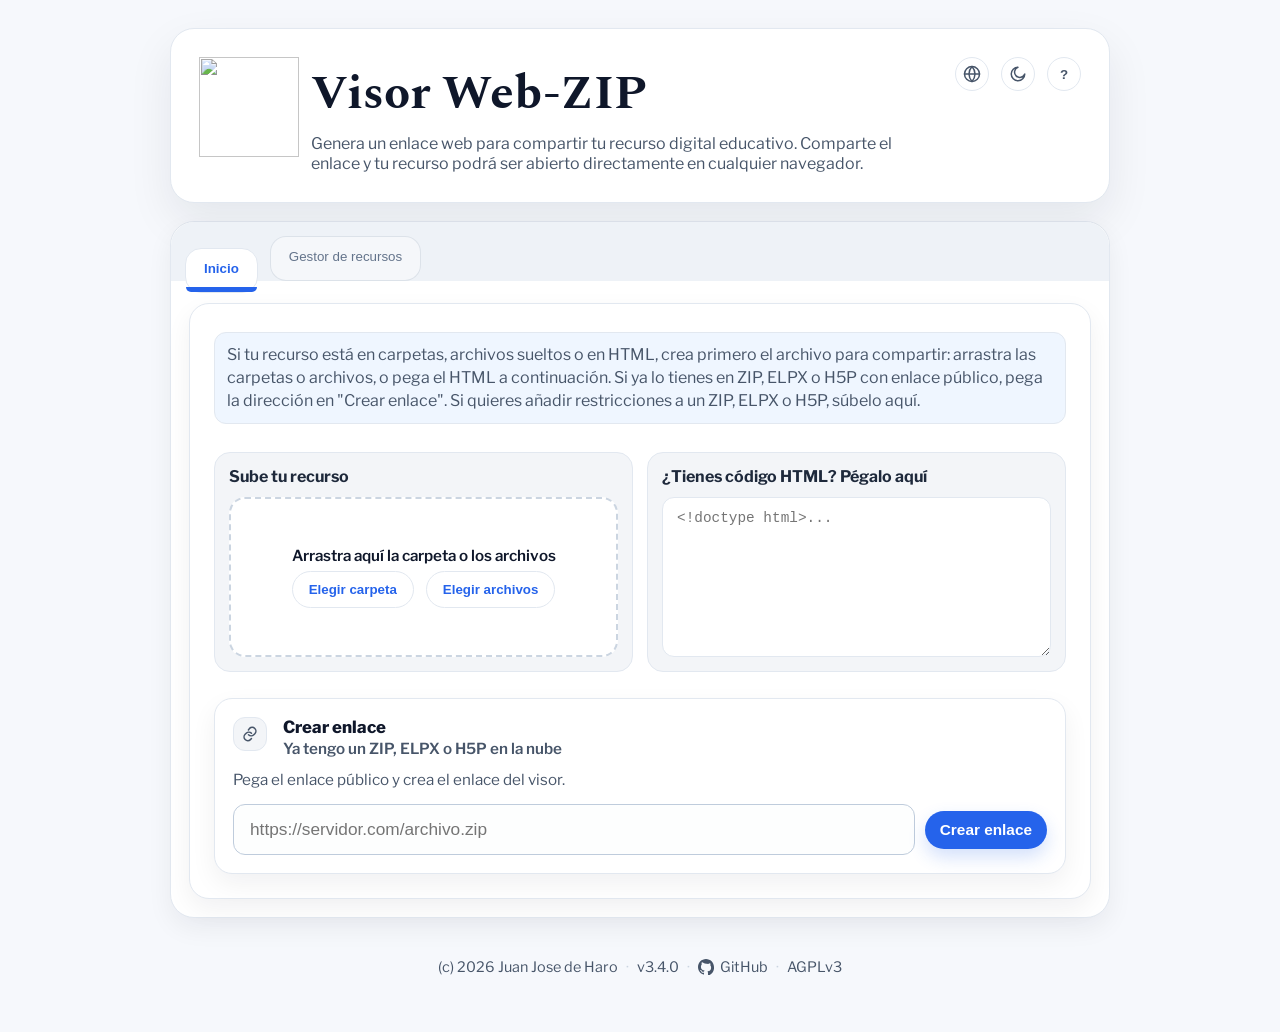
==== commit c07c44fe: "Actualizar versión a v3.4.0" ====
--- a/index.html
+++ b/index.html
@@ -8,7 +8,7 @@
   <link rel="preconnect" href="https://fonts.googleapis.com">
   <link rel="preconnect" href="https://fonts.gstatic.com" crossorigin>
   <link href="https://fonts.googleapis.com/css2?family=Libre+Franklin:wght@400;600;800&family=Spectral:wght@400;600&display=swap" rel="stylesheet">
-  <link rel="stylesheet" href="styles.css?v=31">
+  <link rel="stylesheet" href="styles.css?v=32">
 </head>
 <body>
 
@@ -93,6 +93,7 @@
           tabindex="-1"
           data-tab="zipper"
           data-i18n="tab.downloadZip"
+          hidden
         >Opciones y descargas</button>
         <button
           id="tab-manager"
@@ -118,14 +119,9 @@
       <div class="publish">
         <div class="manager-card" data-publish-choice>
           <p class="publish-quick-intro" data-i18n="publish.quick.intro">Crea el archivo para compartir: arrastra carpetas, archivos o pega el código HTML.</p>
+
+          <!-- ① Área de subida -->
           <div class="publish-quick-upload-area">
-            <div class="publish-quick-bottom">
-              <label class="settings-check publish-quick-fast-download">
-                <input type="checkbox" data-quick-download>
-                <span><span data-i18n="publish.quick.fastDownload">Descarga rápida</span><span data-quick-download-extra hidden>: <span data-i18n="publish.quick.fastDownloadDetail">omite las opciones y descarga el recurso con las siguientes restricciones:</span> <span class="publish-quick-restrict-info" data-quick-restrict-info></span></span></span>
-              </label>
-              <button class="ghost-button ghost-button--small publish-quick-settings-btn" type="button" data-main-settings-open data-quick-download-extra hidden data-i18n="publish.quick.changeRestrictions">Cambiar restricciones</button>
-            </div>
             <section class="publish-quick-actions" aria-label="Acciones rápidas">
             <div class="publish-quick-card">
               <h3 class="publish-quick-card__title" data-i18n="publish.quick.files.title">Sube tu recurso</h3>
@@ -145,16 +141,85 @@
             </div>
           </section>
           </div>
+
+          <!-- ② Panel de descarga (aparece al cargar contenido) -->
+          <div class="publish-download-panel" data-download-panel hidden>
+            <div class="upload-status upload-status--summary" data-upload-status data-i18n="zipper.status.empty" data-i18n-dynamic>No hay archivos seleccionados.</div>
+            <div class="publish-download-layout">
+              <div class="publish-options">
+                <div class="publish-config-panel">
+                  <div class="publish-config-row publish-config-row--title">
+                    <label class="publish-config-label" for="resource-title-input" data-i18n="zipper.resourceTitle.label" data-i18n-title="zipper.resourceTitle.placeholder">Título del recurso</label>
+                    <input id="resource-title-input" class="zip-title-input publish-config-title-input" type="text" data-resource-title data-i18n-placeholder="zipper.resourceTitle.placeholder" data-i18n-title="zipper.resourceTitle.placeholder" placeholder="Mi recurso" autocomplete="off">
+                  </div>
+                  <div class="publish-config-row">
+                    <div class="publish-config-row__main">
+                      <div class="zipper-force-folder-wrap">
+                        <label class="settings-check zipper-force-folder" for="force-folder-viewer-input" data-i18n-title="zipper.step2.forceFolderNote">
+                          <input id="force-folder-viewer-input" type="checkbox" data-force-folder-viewer>
+                          <span data-i18n="zipper.step2.forceFolderLabel">Forzar visor de carpetas</span>
+                        </label>
+                        <p class="zipper-force-folder__inline-note" data-force-folder-note data-i18n="zipper.step2.forceFolderNote" hidden>El recurso se abrirá en modo explorador de archivos con el contenido como archivos organizados en carpetas</p>
+                      </div>
+                    </div>
+                  </div>
+                  <div class="publish-config-row publish-config-row--availability">
+                    <div class="publish-config-row__main">
+                      <label class="settings-check zipper-option-toggle" for="restrict-toggle-proxy" data-i18n-title="zipper.options.availabilityInfo">
+                        <input id="restrict-toggle-proxy" type="checkbox" data-restrict-toggle-proxy>
+                        <span data-i18n="zipper.options.availabilityLabel">Configurar la disponibilidad del recurso</span>
+                      </label>
+                      <div class="zipper-restrict-summary" data-restrict-summary hidden>
+                        <span class="zipper-restrict-summary__label" data-restrict-summary-label data-i18n="zipper.restrict.summaryTitle">Acceso limitado por fechas</span>
+                        <div class="zipper-restrict-summary__items" data-restrict-summary-items></div>
+                      </div>
+                      <button class="ghost-button ghost-button--small publish-config-edit-btn" type="button" data-main-settings-open data-restrict-edit-button data-i18n="zipper.options.availabilityEdit" hidden>Cambiar configuración</button>
+                    </div>
+                  </div>
+                </div>
+              </div>
+              <div class="publish-actions">
+                <div class="zip-preview-action">
+                  <label class="settings-check settings-check--preview" for="preview-apply-restrictions-input" data-i18n-title="zipper.help.previewApplyRestrictionsNote">
+                    <input id="preview-apply-restrictions-input" type="checkbox" data-preview-apply-restrictions>
+                    <span data-i18n="zipper.help.previewApplyRestrictions">Aplicar restricciones en la previsualización</span>
+                  </label>
+                  <div class="upload-actions">
+                    <button class="ghost-button" type="button" data-preview-resource data-i18n="zipper.help.previewAction" data-i18n-title="zipper.help.previewApplyRestrictionsNote">Previsualizar</button>
+                  </div>
+                  <p class="upload-status" data-preview-status></p>
+                </div>
+                <div class="zip-download-action">
+                  <h3 class="publish-download-title" data-zip-download-title data-i18n="zipper.step2.title">Descarga el ZIP</h3>
+                  <div class="upload-actions">
+                    <button type="button" data-build-zip data-i18n="zipper.build" data-i18n-title="zipper.step2.detail">Crear y descargar ZIP</button>
+                  </div>
+                  <p class="upload-status" data-zip-status data-i18n-dynamic></p>
+                </div>
+              </div>
+            </div>
+            <div class="update-banner" data-update-banner hidden>
+              <div class="update-banner__content">
+                <strong data-i18n="updates.title">Nueva versión disponible</strong>
+                <span data-i18n="updates.body">El recurso ha cambiado en la nube. Puedes actualizarlo ahora.</span>
+              </div>
+              <div class="update-banner__actions">
+                <button type="button" data-update-action data-i18n="updates.action">Actualizar</button>
+                <button type="button" class="ghost-button" data-update-dismiss data-i18n="updates.dismiss">Ahora no</button>
+              </div>
+            </div>
+          </div>
           <div class="publish-choice-main">
             <section class="publish-choice-card publish-choice-card--link" id="ya-tengo-zip-elpx" aria-labelledby="main-link-title">
               <span class="publish-choice-card__icon" aria-hidden="true">
                 <svg viewBox="0 0 24 24" focusable="false" aria-hidden="true">
-                  <path d="M14 3H7a2 2 0 0 0-2 2v14a2 2 0 0 0 2 2h10a2 2 0 0 0 2-2V8l-5-5Z" fill="none" stroke="currentColor" stroke-width="2" stroke-linejoin="round"/>
-                  <path d="M14 3v5h5" fill="none" stroke="currentColor" stroke-width="2" stroke-linejoin="round"/>
+                  <path d="M10 13a5 5 0 0 0 7.07 0l1.41-1.41a5 5 0 0 0-7.07-7.07L9.9 6.64" fill="none" stroke="currentColor" stroke-width="2" stroke-linecap="round" stroke-linejoin="round"/>
+                  <path d="M14 11a5 5 0 0 0-7.07 0L5.5 12.43a5 5 0 0 0 7.07 7.07l1.41-1.41" fill="none" stroke="currentColor" stroke-width="2" stroke-linecap="round" stroke-linejoin="round"/>
                 </svg>
               </span>
-              <div class="publish-choice-card__title">
-                <span id="main-link-title" data-i18n="publish.choice.main.title">Ya tengo un ZIP, ELPX o H5P en la nube</span>
+              <div class="publish-choice-card__header">
+                <span id="main-link-title" class="publish-choice-card__title" data-i18n="publish.choice.main.title">Crear enlace</span>
+                <span class="publish-choice-card__subtitle" data-link-subtitle data-i18n-dynamic>Ya tengo un ZIP, ELPX o H5P en la nube</span>
               </div>
               <span class="publish-choice-card__note" data-i18n="publish.choice.main.note">Pega el enlace público (ZIP/ELPX/H5P) y crea el enlace del visor.</span>
               <form class="publish-link-form" data-form>
@@ -217,102 +282,10 @@
 
         </div>
 
-	        <div class="publish-module" data-publish-module="zipper" hidden>
-	          <div class="manager-card">
-            <div class="manager-header">
-              <div>
-                <h2 data-i18n="zipper.title">Crear ZIP para el visor</h2>
-              </div>
-              <button class="card-lock" type="button" data-lock-indicator data-main-settings-open data-i18n-aria-label="header.settings" data-i18n-tooltip="header.settingsHint">
-                <svg viewBox="0 0 24 24" focusable="false" aria-hidden="true" fill="none" stroke="currentColor" stroke-width="2" stroke-linecap="round" stroke-linejoin="round">
-                  <rect x="3" y="11" width="18" height="11" rx="2" ry="2"></rect>
-                  <path d="M7 11V7a5 5 0 0 1 9.9-1"></path>
-                </svg>
-              </button>
-            </div>
-            <section class="html-zip-card zipper-selection-card">
-              <h3 class="zipper-selection-card__title" data-i18n="zipper.summary.title">Resumen del contenido cargado</h3>
-              <p class="upload-status upload-status--summary" data-upload-status data-i18n="zipper.status.empty" data-i18n-dynamic>No hay archivos seleccionados.</p>
-              <textarea class="html-zip-textarea" data-html-zip-input data-i18n-placeholder="zipper.html.placeholder" placeholder="&lt;!doctype html&gt;..." hidden></textarea>
-              <p class="upload-status" data-html-zip-status data-i18n="zipper.html.status.ready" data-i18n-dynamic hidden>Listo para crear el ZIP desde tu HTML.</p>
-            </section>
-            <section class="html-zip-card zipper-force-card zipper-options-card">
-              <h3 class="zipper-options-card__title" data-i18n="zipper.options.title">Opciones</h3>
-              <div class="zipper-option-row zipper-option-row--title">
-                <label class="settings-check zipper-option-title-toggle" for="resource-title-toggle-input">
-                  <input id="resource-title-toggle-input" type="checkbox" data-resource-title-toggle>
-                  <span class="zipper-option-row__title" data-resource-title-toggle-label>Poner un título al recurso (título actual: sin título)</span>
-                </label>
-                <input id="resource-title-input" class="zip-title-input zipper-option-row__input" type="text" data-resource-title data-i18n-placeholder="zipper.resourceTitle.placeholder" placeholder="Mi recurso" autocomplete="off" hidden>
-              </div>
-              <div class="zipper-option-row zipper-option-row--availability">
-                <div class="zipper-option-row__main">
-                  <label class="settings-check zipper-option-toggle" for="restrict-toggle-proxy">
-                    <input id="restrict-toggle-proxy" type="checkbox" data-restrict-toggle-proxy>
-                    <span class="zipper-option-row__title" data-i18n="zipper.options.availabilityLabel">Configurar la disponibilidad del recurso</span>
-                  </label>
-                  <div class="zipper-restrict-summary" data-restrict-summary hidden>
-                    <span class="zipper-restrict-summary__label" data-restrict-summary-label data-i18n="zipper.restrict.summaryTitle">Acceso limitado por fechas</span>
-                    <div class="zipper-restrict-summary__items" data-restrict-summary-items></div>
-                  </div>
-                  <button class="ghost-button ghost-button--small zipper-restrict-edit-btn" type="button" data-main-settings-open data-restrict-edit-button data-i18n="zipper.options.availabilityEdit" hidden>Cambiar configuración</button>
-                </div>
-                <span class="info-dot" data-i18n-aria-label="zipper.help.previewApplyRestrictionsInfo" aria-label="Más información">?<span class="info-dot__tooltip" role="tooltip" data-i18n-html="zipper.options.availabilityInfo">Definir cuándo estará visible el recurso y qué acciones estarán disponibles en el gestor de recursos.</span></span>
-              </div>
-              <div class="zipper-option-row zipper-option-row--force">
-                <div class="zipper-force-folder-wrap">
-                  <label class="settings-check zipper-force-folder" for="force-folder-viewer-input">
-                    <input id="force-folder-viewer-input" type="checkbox" data-force-folder-viewer>
-                    <span data-i18n="zipper.step2.forceFolderLabel">Forzar visor de carpetas</span>
-                    <span class="info-dot" data-i18n-aria-label="zipper.step2.forceFolderTooltip" aria-label="Más información">?<span class="info-dot__tooltip" role="tooltip" data-i18n-html="zipper.step2.forceFolderTooltipHtml">Si activas esta opción, el ZIP se abrirá en modo explorador de archivos: verás el contenido como archivos organizados en carpetas, incluso cuando incluya HTML o documentos.<br><br>Si no lo marcas, el programa detectará automáticamente el tipo de visor que utilizará.<br><br>Si no estás seguro, no lo marques.</span></span>
-                  </label>
-                  <p class="zipper-force-folder__inline-note" data-force-folder-note data-i18n="zipper.step2.forceFolderNote" hidden>El recurso se abirá en modo explorador de archivos con el contenido como archivos organizados en carpetas</p>
-                </div>
-              </div>
-            </section>
-            <section class="html-zip-card html-zip-card--download">
-              <div class="zip-download-layout">
-                <div class="zip-preview-action">
-                  <p data-i18n="zipper.help.previewTitle">Previsualiza el recurso antes de descargarlo (opcional)</p>
-                  <label class="settings-check settings-check--preview" for="preview-apply-restrictions-input">
-                    <input id="preview-apply-restrictions-input" type="checkbox" data-preview-apply-restrictions>
-                    <span data-i18n="zipper.help.previewApplyRestrictions">Aplicar restricciones en la previsualización</span>
-                    <span class="info-dot" data-i18n-aria-label="zipper.help.previewApplyRestrictionsInfo" aria-label="Más información">?<span class="info-dot__tooltip" role="tooltip" data-i18n-html="zipper.help.previewApplyRestrictionsInfoHtml">Úsalo para comprobar cómo se abre y se cierra el recurso según las fechas configuradas.</span></span>
-                  </label>
-                  <div class="upload-actions">
-                    <button class="ghost-button" type="button" data-preview-resource data-i18n="zipper.help.previewAction">Previsualizar</button>
-                  </div>
-                  <p class="upload-status" data-preview-status></p>
-                </div>
-                <div class="zip-download-action">
-                  <h3 data-zip-download-title data-i18n="zipper.step2.title">Descarga el ZIP</h3>
-                  <p class="upload-note" data-i18n="zipper.step2.detail">Al crear el ZIP se descargará un archivo que puedes subir a Drive, Dropbox, Nextcloud, etc.</p>
-                  <div class="upload-actions">
-                    <button type="button" data-build-zip data-i18n="zipper.build">Crear y descargar ZIP</button>
-                  </div>
-                  <p class="upload-status" data-zip-status data-i18n-dynamic></p>
-                </div>
-              </div>
-            </section>
-            <div class="next-step">
-              <div class="next-step__text">
-                <p data-i18n="zipper.help.nextStepText">El siguiente paso es subir tu archivo a la nube con enlace público. Después, en Inicio, en la sección “Ya tengo un ZIP, ELPX o H5P en la nube”, pega ese enlace y crea el enlace para compartir.</p>
-              </div>
-              <a class="next-step__btn" href="#ya-tengo-zip-elpx" data-go-tab="home" data-i18n="zipper.help.goTab">
-                Ir a Inicio para pegar el enlace público
-              </a>
-            </div>
-          </div>
-          <div class="update-banner" data-update-banner hidden>
-            <div class="update-banner__content">
-              <strong data-i18n="updates.title">Nueva versión disponible</strong>
-              <span data-i18n="updates.body">El recurso ha cambiado en la nube. Puedes actualizarlo ahora.</span>
-            </div>
-            <div class="update-banner__actions">
-              <button type="button" data-update-action data-i18n="updates.action">Actualizar</button>
-              <button type="button" class="ghost-button" data-update-dismiss data-i18n="updates.dismiss">Ahora no</button>
-            </div>
-          </div>
+        <!-- Elementos internos del zipper usados por JS (ocultos al usuario) -->
+        <div aria-hidden="true" style="display:none">
+          <textarea data-html-zip-input placeholder="&lt;!doctype html&gt;..."></textarea>
+          <p data-html-zip-status></p>
         </div>
       </div>
     </section>
@@ -599,7 +572,7 @@
     <footer class="site-footer">
       <a class="footer-link" href="https://bilateria.org" target="_blank" rel="noopener">(c) 2026 Juan Jose de Haro</a>
       <span class="footer-sep">·</span>
-    <span class="footer-link" data-app-version>v3.3.0</span>
+    <span class="footer-link" data-app-version>v3.4.0</span>
       <span class="footer-sep">·</span>
       <a class="footer-link" href="https://github.com/visor-webzip/visor-webzip.github.io" target="_blank" rel="noopener">
         <svg class="footer-icon" viewBox="0 0 16 16" aria-hidden="true" focusable="false">
@@ -626,7 +599,7 @@
 
   <script src="https://cdn.jsdelivr.net/npm/fflate@0.8.2/umd/index.js"></script>
   <script src="config.js"></script>
-			  <script src="i18n.js?v=29"></script>
+			  <script src="i18n.js?v=30"></script>
 	  <script src="restrictions.js?v=5"></script>
 	  <script src="ui.js?v=2"></script>
 	  <script src="downloads.js?v=2"></script>
@@ -637,6 +610,6 @@
 		  <script src="restriction-ui.js?v=14"></script>
 	  <script src="share.js?v=2"></script>
 	  <script src="nav.js?v=3"></script>
-			  <script src="app.js?v=74"></script>
+			  <script src="app.js?v=75"></script>
  </body>
  </html>
--- a/styles.css
+++ b/styles.css
@@ -161,7 +161,7 @@
 main {
   max-width: 980px;
   margin: 0 auto;
-  padding: 56px 20px 56px;
+  padding: 28px 20px 56px;
   display: grid;
   gap: 18px;
 }
@@ -1228,20 +1228,27 @@
 }
 
 .publish-choice-card--link .publish-choice-card__icon {
-  grid-row: auto;
-}
-
-.publish-choice-card--link .publish-choice-card__title,
+  grid-row: 1;
+  align-self: start;
+}
+
+.publish-choice-card--link .publish-choice-card__header {
+  grid-column: 2;
+  display: grid;
+  gap: 2px;
+  align-items: start;
+}
+
+.publish-choice-card--link .publish-choice-card__title {
+  margin-top: 0;
+  grid-column: auto;
+  line-height: 1.2;
+}
+
 .publish-choice-card--link .publish-choice-card__note {
   grid-column: 1 / -1;
-}
-
-.publish-choice-card--link .publish-choice-card__title {
-  margin-top: 2px;
-}
-
-.publish-choice-card--link .publish-choice-card__note {
   max-width: 56ch;
+  margin-top: 6px;
 }
 
 .publish-link-form {
@@ -1338,6 +1345,13 @@
   display: block;
 }
 
+.publish-choice-card__subtitle {
+  font-size: 0.95rem;
+  color: var(--ink-muted);
+  font-weight: 600;
+  line-height: 1.25;
+}
+
 .publish-choice-card__note--secondary {
   font-size: 0.9rem;
   color: #6b7e99;
@@ -1419,6 +1433,267 @@
 .publish-quick-upload-area {
   display: grid;
   gap: 6px;
+}
+
+/* ① Panel de configuración (aparece al cargar contenido) */
+.publish-config-panel {
+  display: grid;
+  grid-template-columns: 1fr;
+  gap: 8px;
+}
+
+.publish-config-row {
+  display: flex;
+  align-items: flex-start;
+  justify-content: space-between;
+  gap: 8px;
+  padding: 6px 10px;
+  border: 1px solid var(--border);
+  border-radius: 12px;
+  background: var(--surface-muted);
+}
+
+.publish-config-row--availability {
+  padding: 6px 10px;
+  gap: 8px;
+}
+
+.publish-config-row--availability .publish-config-row__main {
+  display: grid;
+  gap: 3px;
+}
+
+.publish-config-row--availability .zipper-option-toggle {
+  margin: 0;
+  gap: 8px;
+  font-size: 0.92rem;
+}
+
+.publish-config-row--availability .zipper-restrict-summary {
+  margin: 2px 0 0 24px;
+  font-size: 0.84rem;
+  gap: 4px;
+}
+
+.publish-config-row--availability .zipper-restrict-summary__items {
+  display: flex;
+  flex-wrap: wrap;
+  gap: 4px 8px;
+}
+
+.publish-config-row--availability .zipper-restrict-summary__item {
+  display: inline;
+  line-height: 1.25;
+}
+
+.publish-config-row--availability .zipper-restrict-summary__item::after {
+  content: " |";
+  color: var(--ink-muted);
+}
+
+.publish-config-row--availability .zipper-restrict-summary__item:last-child::after {
+  content: "";
+}
+
+.publish-config-row--availability .publish-config-edit-btn {
+  margin: 2px 0 0 24px;
+}
+
+.publish-config-row--title {
+  display: grid;
+  grid-template-columns: 120px minmax(0, 1fr);
+  gap: 8px;
+  align-items: center;
+  justify-content: initial;
+}
+
+.publish-config-label {
+  font-size: 0.88rem;
+  color: var(--ink-muted);
+  margin: 0;
+}
+
+.publish-config-title-input {
+  width: 100%;
+  max-width: 100%;
+  margin: 0;
+}
+
+.publish-config-row__main {
+  min-width: 0;
+  flex: 1;
+}
+
+.publish-config-row .zipper-option-toggle {
+  width: 100%;
+  margin: 0 0 4px;
+  align-items: center;
+  gap: 10px;
+}
+
+.publish-config-row .zipper-restrict-summary {
+  margin: 4px 0 0 28px;
+  font-size: 0.88rem;
+}
+
+.publish-config-edit-btn {
+  margin: 6px 0 0 28px;
+}
+
+.publish-config-row .zipper-force-folder {
+  margin: 0;
+  border: 0;
+  background: transparent;
+  padding: 0;
+}
+
+.publish-config-row .zipper-force-folder-wrap {
+  width: 100%;
+}
+
+.publish-config-row .zipper-force-folder__inline-note {
+  margin: 4px 4px 0 28px;
+  font-size: 0.88rem;
+  line-height: 1.35;
+  color: var(--ink-muted);
+}
+
+/* ③ Panel de descarga (aparece al cargar contenido) */
+.publish-download-panel {
+  margin-top: 0;
+  border-radius: 16px;
+  background: linear-gradient(180deg, #eef5ff 0%, #f4f9ff 100%);
+  border: 1px solid #d6e6fb;
+  padding: 14px;
+  display: grid;
+  gap: 10px;
+}
+
+.publish-download-panel > .upload-status {
+  margin: 0;
+  font-size: 0.92rem;
+  color: var(--ink-muted);
+}
+
+.upload-status--summary {
+  margin: 0;
+}
+
+.upload-summary {
+  display: flex;
+  flex-wrap: wrap;
+  gap: 6px 8px;
+  align-items: center;
+}
+
+.summary-chip {
+  display: inline-flex;
+  align-items: center;
+  gap: 6px;
+  padding: 4px 10px;
+  border-radius: 999px;
+  background: #ffffff;
+  border: 1px solid #dbeafe;
+  color: #0f172a;
+  font-size: 0.84rem;
+  line-height: 1.2;
+}
+
+.summary-chip__label {
+  font-weight: 600;
+  color: #1e3a8a;
+}
+
+.summary-chip__value {
+  color: #0f172a;
+}
+
+.summary-note {
+  margin-top: 4px;
+  font-size: 0.82rem;
+  color: var(--ink-muted);
+}
+
+.publish-download-layout {
+  display: grid;
+  grid-template-columns: minmax(260px, 1.15fr) minmax(220px, 0.85fr);
+  gap: 12px;
+  align-items: start;
+}
+
+.publish-options,
+.publish-actions {
+  display: grid;
+  gap: 10px;
+  align-content: start;
+}
+
+.publish-download-title {
+  margin: 0 0 8px;
+  font-size: 1rem;
+  color: #1e293b;
+}
+
+.publish-download-panel .zip-preview-action {
+  background: rgba(255, 255, 255, 0.78);
+  border: 1px solid var(--border);
+  border-radius: 14px;
+  padding: 10px;
+  display: flex;
+  flex-direction: column;
+  gap: 8px;
+}
+
+.publish-download-panel .zip-preview-action .upload-actions {
+  margin-top: 0;
+}
+
+.publish-download-panel .zip-download-action {
+  background: rgba(255, 255, 255, 0.78);
+  border: 1px solid var(--border);
+  border-radius: 14px;
+  padding: 10px;
+  display: flex;
+  flex-direction: column;
+  gap: 8px;
+}
+
+:root[data-theme="dark"] .summary-chip {
+  background: rgba(15, 23, 42, 0.55);
+  border-color: #334866;
+  color: #e2e8f0;
+}
+
+:root[data-theme="dark"] .summary-chip__label {
+  color: #93c5fd;
+}
+
+:root[data-theme="dark"] .summary-chip__value {
+  color: #e2e8f0;
+}
+
+.publish-download-panel .zip-download-action .upload-actions {
+  margin-top: 0;
+}
+
+:root[data-theme="dark"] .publish-download-panel {
+  background: linear-gradient(180deg, #162742 0%, #1a2e4f 100%);
+  border-color: #2a4070;
+}
+
+:root[data-theme="dark"] .publish-download-panel .zip-preview-action,
+:root[data-theme="dark"] .publish-download-panel .zip-download-action {
+  background: rgba(17, 27, 47, 0.72);
+  border-color: #334866;
+}
+
+:root[data-theme="dark"] .publish-download-panel .publish-download-title {
+  color: #e2e8f0;
+}
+
+:root[data-theme="dark"] .publish-config-row {
+  background: rgba(17, 27, 47, 0.5);
+  border-color: #334866;
 }
 
 .publish-quick-bottom {
@@ -1965,7 +2240,7 @@
   border: 1px solid #bfdbfe;
   border-radius: 10px;
   padding: 9px 11px;
-  font-weight: 600;
+  font-weight: 400;
 }
 
 .upload-actions {
@@ -3355,6 +3630,19 @@
     grid-template-columns: 1fr;
   }
 
+  .publish-download-layout {
+    grid-template-columns: 1fr;
+    gap: 12px;
+  }
+
+  .publish-config-panel {
+    grid-template-columns: 1fr;
+  }
+
+  .publish-config-row--title {
+    grid-template-columns: 1fr;
+  }
+
   .dropzone--quick {
     min-height: 140px;
   }
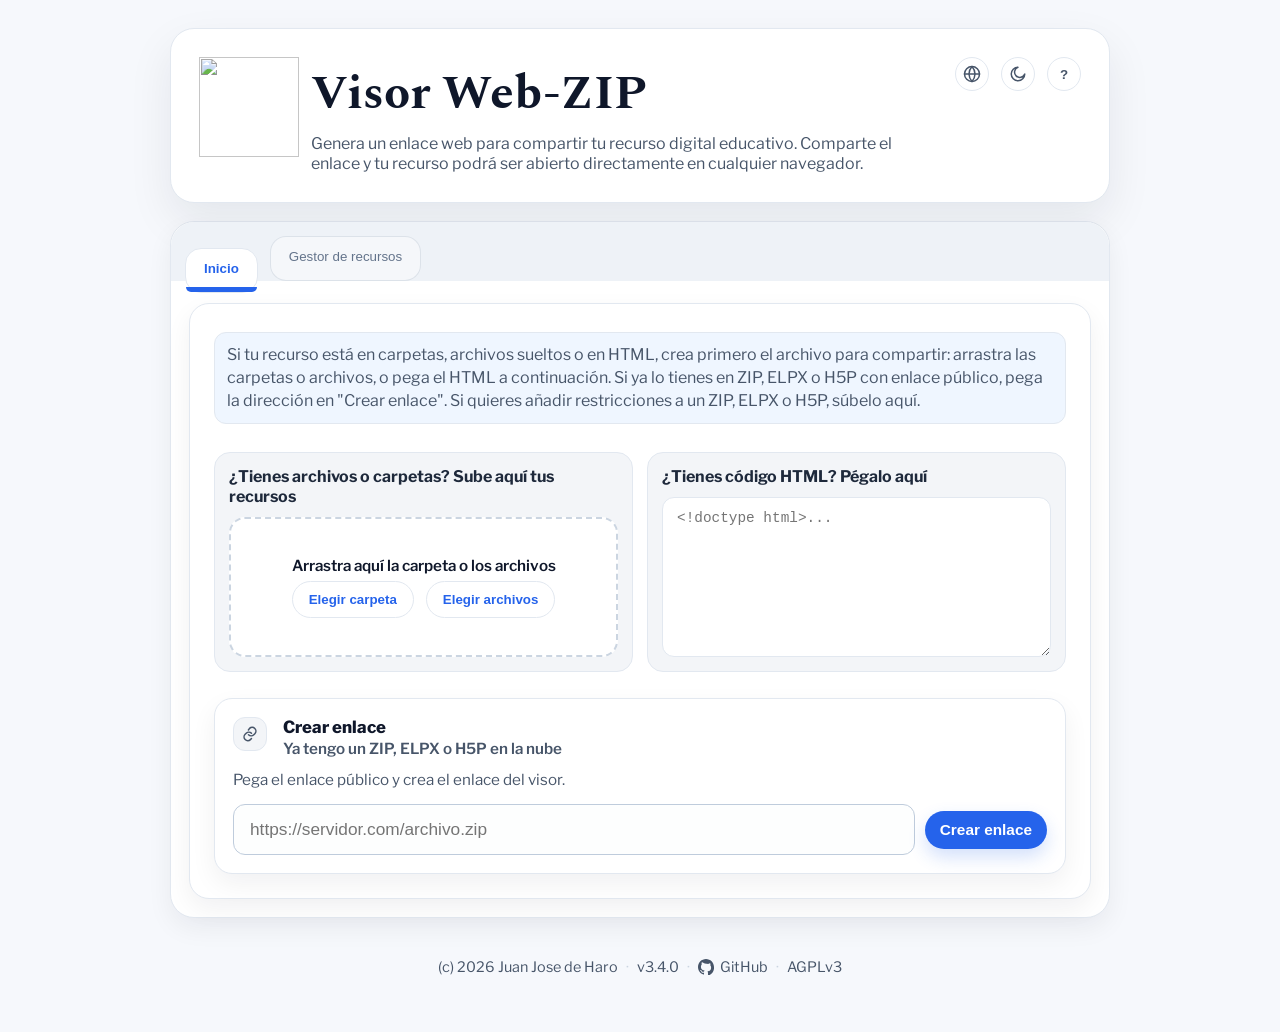
==== commit 7259a261: "Actualizar texto de subida" ====
--- a/index.html
+++ b/index.html
@@ -599,7 +599,7 @@
 
   <script src="https://cdn.jsdelivr.net/npm/fflate@0.8.2/umd/index.js"></script>
   <script src="config.js"></script>
-			  <script src="i18n.js?v=30"></script>
+			  <script src="i18n.js?v=31"></script>
 	  <script src="restrictions.js?v=5"></script>
 	  <script src="ui.js?v=2"></script>
 	  <script src="downloads.js?v=2"></script>
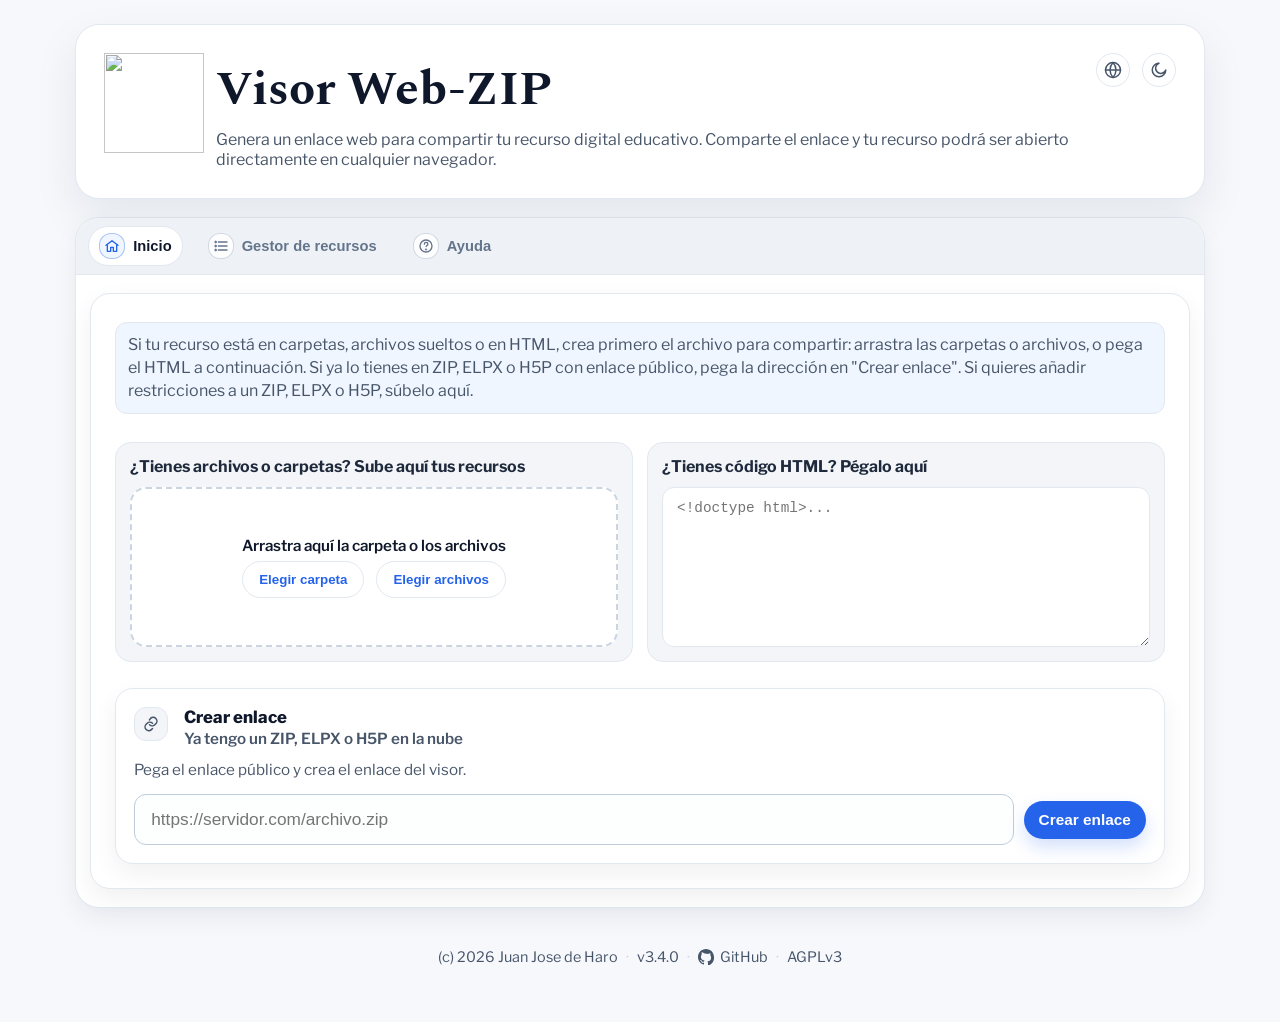
==== commit 0a02b34c: "Actualizar navegación y HTML pegado" ====
--- a/index.html
+++ b/index.html
@@ -8,7 +8,7 @@
   <link rel="preconnect" href="https://fonts.googleapis.com">
   <link rel="preconnect" href="https://fonts.gstatic.com" crossorigin>
   <link href="https://fonts.googleapis.com/css2?family=Libre+Franklin:wght@400;600;800&family=Spectral:wght@400;600&display=swap" rel="stylesheet">
-  <link rel="stylesheet" href="styles.css?v=32">
+  <link rel="stylesheet" href="styles.css?v=34">
 </head>
 <body>
 
@@ -62,7 +62,7 @@
               <option value="dark" data-i18n="header.themeDark">Oscuro</option>
             </select>
           </div>
-          <button class="help-pill" type="button" data-about-open data-i18n-aria-label="header.help">
+          <button class="help-pill" type="button" data-about-open data-i18n-aria-label="header.help" hidden>
             <span class="help-pill__icon">?</span>
             <span class="help-pill__tooltip" role="tooltip" data-i18n="header.help">Ayuda</span>
           </button>
@@ -81,8 +81,15 @@
           aria-controls="panel-publish"
           tabindex="0"
           data-tab="home"
-          data-i18n="tab.home"
-        >Inicio</button>
+        >
+          <span class="tab-button__icon" aria-hidden="true">
+            <svg viewBox="0 0 24 24" focusable="false" aria-hidden="true">
+              <path d="M3 11l9-7 9 7" fill="none" stroke="currentColor" stroke-width="2" stroke-linecap="round" stroke-linejoin="round"/>
+              <path d="M5 10v10h5v-6h4v6h5V10" fill="none" stroke="currentColor" stroke-width="2" stroke-linecap="round" stroke-linejoin="round"/>
+            </svg>
+          </span>
+          <span class="tab-button__label" data-i18n="tab.home">Inicio</span>
+        </button>
         <button
           id="tab-zipper"
           class="tab-button"
@@ -92,9 +99,17 @@
           aria-controls="panel-publish"
           tabindex="-1"
           data-tab="zipper"
-          data-i18n="tab.downloadZip"
           hidden
-        >Opciones y descargas</button>
+        >
+          <span class="tab-button__icon" aria-hidden="true">
+            <svg viewBox="0 0 24 24" focusable="false" aria-hidden="true">
+              <path d="M12 3v12" fill="none" stroke="currentColor" stroke-width="2" stroke-linecap="round" stroke-linejoin="round"/>
+              <path d="m7 10 5 5 5-5" fill="none" stroke="currentColor" stroke-width="2" stroke-linecap="round" stroke-linejoin="round"/>
+              <path d="M5 21h14" fill="none" stroke="currentColor" stroke-width="2" stroke-linecap="round" stroke-linejoin="round"/>
+            </svg>
+          </span>
+          <span class="tab-button__label" data-i18n="tab.downloadZip">Opciones y descargas</span>
+        </button>
         <button
           id="tab-manager"
           class="tab-button"
@@ -104,8 +119,38 @@
           aria-controls="panel-manager"
           tabindex="-1"
           data-tab="manager"
-          data-i18n="tab.manager"
-        >Gestor de recursos</button>
+        >
+          <span class="tab-button__icon" aria-hidden="true">
+            <svg viewBox="0 0 24 24" focusable="false" aria-hidden="true">
+              <path d="M8 6h13" fill="none" stroke="currentColor" stroke-width="2" stroke-linecap="round" stroke-linejoin="round"/>
+              <path d="M8 12h13" fill="none" stroke="currentColor" stroke-width="2" stroke-linecap="round" stroke-linejoin="round"/>
+              <path d="M8 18h13" fill="none" stroke="currentColor" stroke-width="2" stroke-linecap="round" stroke-linejoin="round"/>
+              <circle cx="4" cy="6" r="1.5" fill="currentColor"/>
+              <circle cx="4" cy="12" r="1.5" fill="currentColor"/>
+              <circle cx="4" cy="18" r="1.5" fill="currentColor"/>
+            </svg>
+          </span>
+          <span class="tab-button__label" data-i18n="tab.manager">Gestor de recursos</span>
+        </button>
+        <button
+          id="tab-help"
+          class="tab-button"
+          type="button"
+          role="tab"
+          aria-selected="false"
+          aria-controls="panel-help"
+          tabindex="-1"
+          data-tab="help"
+        >
+          <span class="tab-button__icon" aria-hidden="true">
+            <svg viewBox="0 0 24 24" focusable="false" aria-hidden="true">
+              <circle cx="12" cy="12" r="9" fill="none" stroke="currentColor" stroke-width="2"/>
+              <path d="M9.6 9.2a2.6 2.6 0 0 1 5.2 0c0 1.6-2.6 2.2-2.6 3.7" fill="none" stroke="currentColor" stroke-width="2" stroke-linecap="round"/>
+              <circle cx="12" cy="17.2" r="1.1" fill="currentColor"/>
+            </svg>
+          </span>
+          <span class="tab-button__label" data-i18n="tab.help">Ayuda</span>
+        </button>
       </div>
 
       <section
@@ -290,15 +335,15 @@
       </div>
     </section>
 
-    <section
-      id="panel-manager"
-      class="tab-panel"
-      role="tabpanel"
-      aria-labelledby="tab-manager"
-      tabindex="0"
-      data-tab-panel="manager"
-      hidden
-    >
+      <section
+        id="panel-manager"
+        class="tab-panel"
+        role="tabpanel"
+        aria-labelledby="tab-manager"
+        tabindex="0"
+        data-tab-panel="manager"
+        hidden
+      >
       <div class="manager-card">
         <div class="manager-header">
           <div>
@@ -347,7 +392,27 @@
         </div>
         <div class="manager-list" data-manager-list></div>
       </div>
-    </section>
+      </section>
+
+      <section
+        id="panel-help"
+        class="tab-panel"
+        role="tabpanel"
+        aria-labelledby="tab-help"
+        tabindex="0"
+        data-tab-panel="help"
+        hidden
+      >
+        <div class="manager-card help-panel">
+          <div class="help-panel__header">
+            <h2 id="help-title" data-i18n="about.title">Ayuda</h2>
+          </div>
+          <p class="manager-subtitle" data-i18n="about.intro">Guía rápida de uso del visor.</p>
+          <div class="about-guide" data-i18n-html="about.body">
+            <p>Este visor abre un ZIP que contiene una web sencilla con HTML, CSS, imágenes, vídeos, audio y enlaces internos para que puedas compartirla con tu alumnado sin instalar nada.</p>
+          </div>
+        </div>
+      </section>
     </div>
 
     <div class="modal" data-manager-settings-modal hidden>
@@ -445,21 +510,6 @@
       </div>
     </div>
 
-    <div class="modal" data-about-modal hidden>
-      <div class="modal__overlay" data-about-close></div>
-      <div class="modal__card modal__card--help" role="dialog" aria-modal="true" aria-labelledby="about-title" aria-describedby="about-intro">
-        <div class="modal__header">
-          <h2 id="about-title" data-i18n="about.title" tabindex="-1">Ayuda</h2>
-          <button class="modal__close" type="button" data-about-close data-i18n-aria-label="common.close">×</button>
-        </div>
-        <div class="modal__content">
-          <p class="manager-subtitle" id="about-intro" data-i18n="about.intro">Guía rápida de uso del visor.</p>
-          <div class="about-guide" data-i18n-html="about.body">
-            <p>Este visor abre un ZIP que contiene una web sencilla con HTML, CSS, imágenes, vídeos, audio y enlaces internos para que puedas compartirla con tu alumnado sin instalar nada.</p>
-          </div>
-        </div>
-      </div>
-    </div>
 
     <div class="modal" data-restrict-modal hidden>
       <div class="modal__overlay modal__overlay--solid"></div>
@@ -599,7 +649,7 @@
 
   <script src="https://cdn.jsdelivr.net/npm/fflate@0.8.2/umd/index.js"></script>
   <script src="config.js"></script>
-			  <script src="i18n.js?v=31"></script>
+			  <script src="i18n.js?v=33"></script>
 	  <script src="restrictions.js?v=5"></script>
 	  <script src="ui.js?v=2"></script>
 	  <script src="downloads.js?v=2"></script>
@@ -610,6 +660,6 @@
 		  <script src="restriction-ui.js?v=14"></script>
 	  <script src="share.js?v=2"></script>
 	  <script src="nav.js?v=3"></script>
-			  <script src="app.js?v=75"></script>
+			  <script src="app.js?v=76"></script>
  </body>
  </html>
--- a/styles.css
+++ b/styles.css
@@ -44,24 +44,36 @@
 }
 
 :root[data-theme="dark"] .tabs {
-  background: #1a2741;
+  background: #172338;
+  border-color: #2c3f5e;
 }
 
 :root[data-theme="dark"] .tab-button {
-  background: rgba(17, 27, 47, 0.8);
   color: #b6c2d4;
-  border-color: #334866;
+  border-color: transparent;
+  background: transparent;
 }
 
 :root[data-theme="dark"] .tab-button:hover {
-  background: #223456;
-  color: var(--ink);
-  border-color: #466089;
+  background: rgba(24, 39, 62, 0.85);
+  color: var(--ink);
 }
 
 :root[data-theme="dark"] .tab-button.is-active {
   background: #0f1b33;
   border-color: #36507a;
+  color: var(--ink);
+}
+
+:root[data-theme="dark"] .tab-button__icon {
+  background: rgba(18, 31, 52, 0.9);
+  border-color: #2c3f5e;
+  color: #9fb2d1;
+}
+
+:root[data-theme="dark"] .tab-button.is-active .tab-button__icon {
+  background: rgba(26, 45, 82, 0.85);
+  border-color: rgba(96, 165, 250, 0.4);
   color: var(--accent);
 }
 
@@ -159,9 +171,10 @@
 }
 
 main {
-  max-width: 980px;
+  width: 92%;
+  max-width: 1200px;
   margin: 0 auto;
-  padding: 28px 20px 56px;
+  padding: 24px 24px 56px;
   display: grid;
   gap: 18px;
 }
@@ -1004,13 +1017,12 @@
 
 .tabs {
   display: flex;
-  align-items: flex-end;
-  gap: 12px;
-  flex-wrap: wrap;
-  padding: 14px 14px 0;
+  align-items: center;
+  gap: 14px;
+  padding: 8px 12px;
   border-radius: 24px 24px 0 0;
   background: #eef2f7;
-  border: none;
+  border-bottom: 1px solid var(--border);
   box-shadow: none;
   margin-bottom: 0;
   position: relative;
@@ -1018,55 +1030,75 @@
 }
 
 .tab-button {
-  padding: 12px 18px 16px;
-  border-radius: 16px;
-  border: 1px solid rgba(148, 163, 184, 0.25);
-  background: rgba(255, 255, 255, 0.4);
+  padding: 6px 10px;
+  border-radius: 999px;
+  border: 1px solid transparent;
+  background: transparent;
   color: #64748b;
-  font-weight: 400;
+  font-weight: 600;
   cursor: pointer;
   box-shadow: none;
   margin-bottom: 0;
   position: relative;
   transition: color 0.12s ease, border-color 0.12s ease, background 0.12s ease;
+  display: inline-flex;
+  align-items: center;
+  gap: 8px;
+  text-align: left;
 }
 
 .tab-button:hover {
   color: var(--ink);
-  background: rgba(255, 255, 255, 0.75);
-  border-color: rgba(148, 163, 184, 0.45);
+  background: rgba(255, 255, 255, 0.7);
 }
 
 .tab-button.is-active {
   background: var(--surface);
-  color: var(--accent);
+  color: var(--ink);
   border-color: var(--border);
-  font-weight: 600;
-  margin-bottom: -12px;
-  z-index: 2;
-}
-
-.tab-button.is-active::after {
-  content: '';
-  position: absolute;
-  left: 0;
-  right: 0;
-  bottom: 0;
-  height: 5px;
-  border-radius: 0 0 16px 16px;
-  background: var(--accent);
 }
 
 .tab-button:focus-visible {
   outline: 3px solid rgba(37, 99, 235, 0.25);
   outline-offset: 2px;
+}
+
+.tab-button__icon {
+  width: 26px;
+  height: 26px;
+  border-radius: 12px;
+  display: grid;
+  place-items: center;
+  background: rgba(255, 255, 255, 0.85);
+  border: 1px solid rgba(148, 163, 184, 0.4);
+  color: #64748b;
+  flex: 0 0 auto;
+}
+
+.tab-button__icon svg {
+  width: 16px;
+  height: 16px;
+  stroke: currentColor;
+}
+
+.tab-button.is-active .tab-button__icon {
+  background: var(--accent-wash);
+  border-color: rgba(37, 99, 235, 0.35);
+  color: var(--accent);
+}
+
+.tab-button__label {
+  display: block;
+  font-weight: 600;
+  color: inherit;
+  font-size: 0.92rem;
 }
 
 .tab-panel {
   display: none;
   border: none;
   border-radius: 0;
-  padding: 22px 18px 18px;
+  padding: 18px 14px 18px;
   background: transparent;
   box-shadow: none;
 }
@@ -1079,34 +1111,18 @@
 
 @media (max-width: 760px) {
   .tabs {
-    display: grid;
-    grid-template-columns: repeat(3, minmax(0, 1fr));
-    align-items: stretch;
+    flex-wrap: wrap;
     gap: 10px;
     padding: 12px;
     border-radius: 20px 20px 0 0;
   }
 
   .tab-button {
-    width: 100%;
-    min-height: 56px;
-    padding: 10px 12px;
-    border-radius: 14px;
-    text-align: center;
+    padding: 8px 12px;
+    border-radius: 999px;
+    text-align: left;
     line-height: 1.2;
     white-space: normal;
-  }
-
-  .tab-button.is-active {
-    margin-bottom: 0;
-  }
-
-  .tab-button.is-active::after {
-    left: 10px;
-    right: 10px;
-    bottom: 6px;
-    height: 3px;
-    border-radius: 999px;
   }
 
   .publish-link-form {
@@ -1831,6 +1847,13 @@
   box-shadow: var(--shadow-sm);
   display: grid;
   gap: 18px;
+}
+
+.help-panel__header h2 {
+  margin: 0;
+  font-size: 1.25rem;
+  font-weight: 800;
+  color: var(--ink);
 }
 
 .upload-grid {
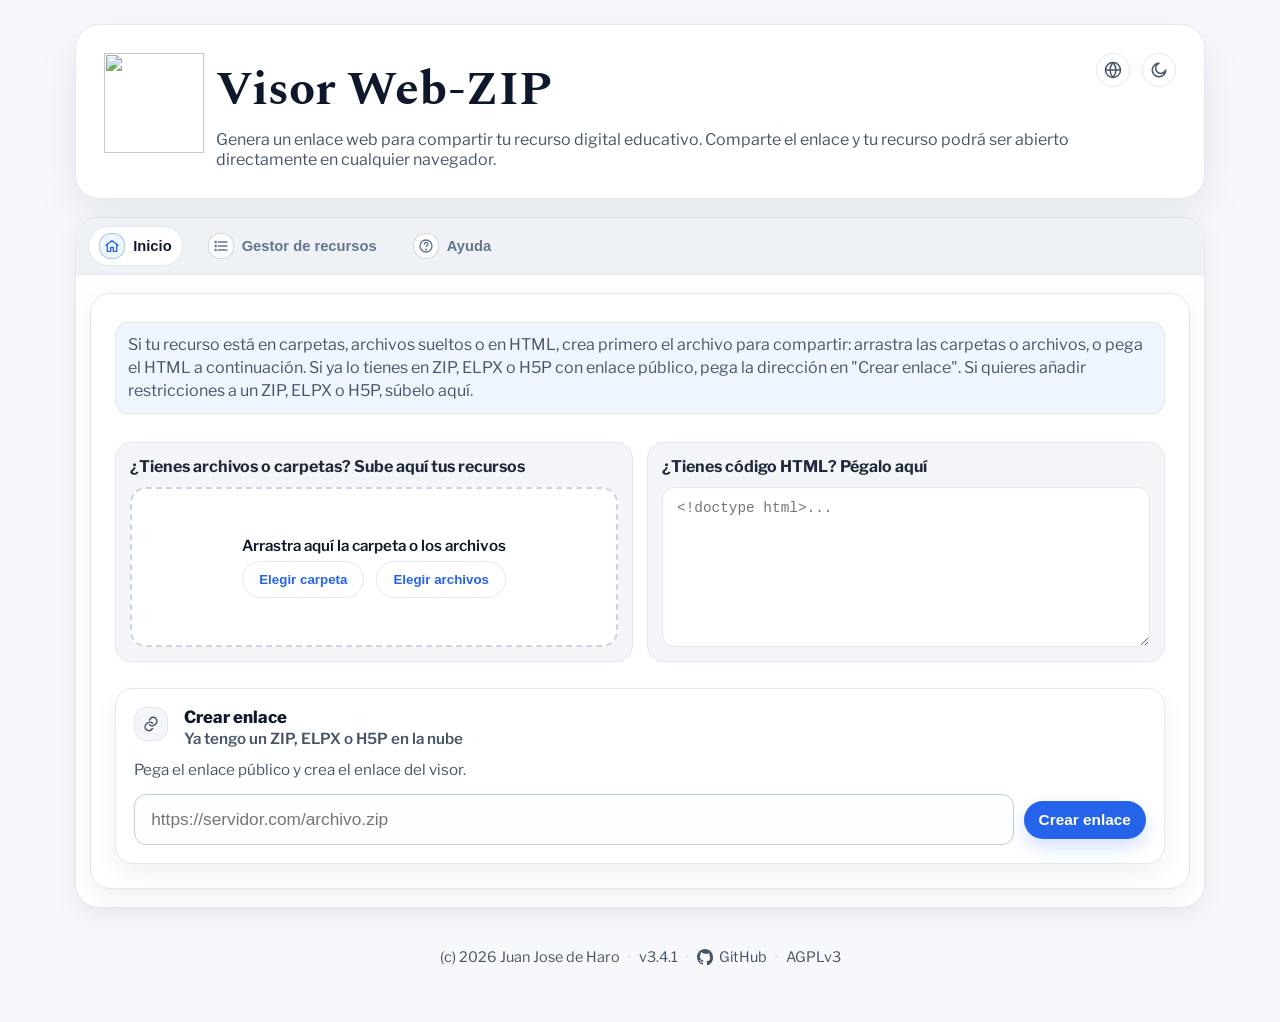
==== commit 8f2daeda: "Bump versión a v3.4.1" ====
--- a/index.html
+++ b/index.html
@@ -622,7 +622,7 @@
     <footer class="site-footer">
       <a class="footer-link" href="https://bilateria.org" target="_blank" rel="noopener">(c) 2026 Juan Jose de Haro</a>
       <span class="footer-sep">·</span>
-    <span class="footer-link" data-app-version>v3.4.0</span>
+    <span class="footer-link" data-app-version>v3.4.1</span>
       <span class="footer-sep">·</span>
       <a class="footer-link" href="https://github.com/visor-webzip/visor-webzip.github.io" target="_blank" rel="noopener">
         <svg class="footer-icon" viewBox="0 0 16 16" aria-hidden="true" focusable="false">
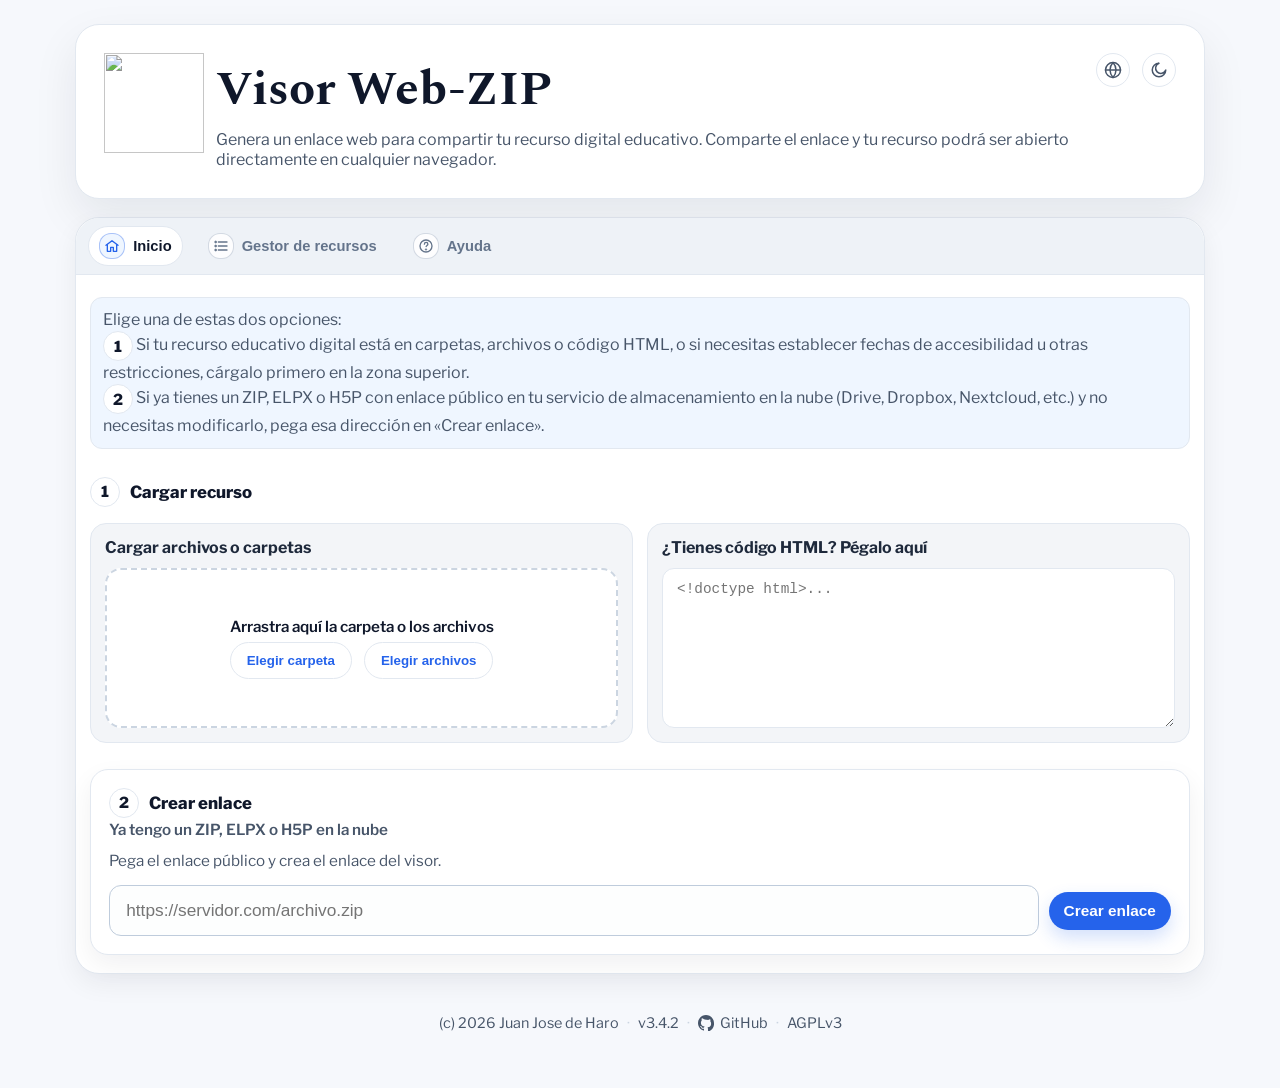
==== commit b1b28893: "Actualizar flujo de inicio Ajusta badges, reseteo de recursos y textos de ayuda.\nIncluye botón Recu" ====
--- a/index.html
+++ b/index.html
@@ -8,7 +8,7 @@
   <link rel="preconnect" href="https://fonts.googleapis.com">
   <link rel="preconnect" href="https://fonts.gstatic.com" crossorigin>
   <link href="https://fonts.googleapis.com/css2?family=Libre+Franklin:wght@400;600;800&family=Spectral:wght@400;600&display=swap" rel="stylesheet">
-  <link rel="stylesheet" href="styles.css?v=34">
+  <link rel="stylesheet" href="styles.css?v=37">
 </head>
 <body>
 
@@ -163,13 +163,17 @@
       >
       <div class="publish">
         <div class="manager-card" data-publish-choice>
-          <p class="publish-quick-intro" data-i18n="publish.quick.intro">Crea el archivo para compartir: arrastra carpetas, archivos o pega el código HTML.</p>
-
-          <!-- ① Área de subida -->
+          <p class="publish-quick-intro" data-i18n-html="publish.quick.intro">Elige una de estas dos opciones:<br><br>1. Si tu recurso educativo digital está en carpetas, archivos o código HTML, o si necesitas establecer fechas de accesibilidad u otras restricciones, cárgalo primero en la zona superior.<br><br>2. Si ya tienes un ZIP, ELPX o H5P con enlace público en tu servicio de almacenamiento en la nube (Drive, Dropbox, Nextcloud, etc.) y no necesitas modificarlo, pega esa dirección en «Crear enlace».</p>
+
+          <!-- Área de carga -->
           <div class="publish-quick-upload-area">
+            <div class="flow-title flow-title--primary">
+              <span class="flow-badge">1</span>
+              <span class="flow-title__text" data-i18n="publish.flow.uploadTitle">Cargar recurso</span>
+            </div>
             <section class="publish-quick-actions" aria-label="Acciones rápidas">
             <div class="publish-quick-card">
-              <h3 class="publish-quick-card__title" data-i18n="publish.quick.files.title">Sube tu recurso</h3>
+              <h3 class="publish-quick-card__title" data-i18n="publish.quick.files.title">Cargar archivos o carpetas</h3>
               <div class="dropzone dropzone--quick" data-quick-dropzone>
                 <div class="dropzone__title" data-i18n="publish.quick.files.dropTitle">Arrastra aquí la carpeta o los archivos</div>
                 <div class="dropzone__actions">
@@ -187,7 +191,7 @@
           </section>
           </div>
 
-          <!-- ② Panel de descarga (aparece al cargar contenido) -->
+          <!-- Panel de descarga (aparece al cargar contenido) -->
           <div class="publish-download-panel" data-download-panel hidden>
             <div class="upload-status upload-status--summary" data-upload-status data-i18n="zipper.status.empty" data-i18n-dynamic>No hay archivos seleccionados.</div>
             <div class="publish-download-layout">
@@ -256,17 +260,14 @@
           </div>
           <div class="publish-choice-main">
             <section class="publish-choice-card publish-choice-card--link" id="ya-tengo-zip-elpx" aria-labelledby="main-link-title">
-              <span class="publish-choice-card__icon" aria-hidden="true">
-                <svg viewBox="0 0 24 24" focusable="false" aria-hidden="true">
-                  <path d="M10 13a5 5 0 0 0 7.07 0l1.41-1.41a5 5 0 0 0-7.07-7.07L9.9 6.64" fill="none" stroke="currentColor" stroke-width="2" stroke-linecap="round" stroke-linejoin="round"/>
-                  <path d="M14 11a5 5 0 0 0-7.07 0L5.5 12.43a5 5 0 0 0 7.07 7.07l1.41-1.41" fill="none" stroke="currentColor" stroke-width="2" stroke-linecap="round" stroke-linejoin="round"/>
-                </svg>
-              </span>
               <div class="publish-choice-card__header">
-                <span id="main-link-title" class="publish-choice-card__title" data-i18n="publish.choice.main.title">Crear enlace</span>
+                <div class="flow-title flow-title--secondary">
+                  <span class="flow-badge">2</span>
+                  <span id="main-link-title" class="flow-title__text" data-i18n="publish.choice.main.title">Crear enlace</span>
+                </div>
                 <span class="publish-choice-card__subtitle" data-link-subtitle data-i18n-dynamic>Ya tengo un ZIP, ELPX o H5P en la nube</span>
               </div>
-              <span class="publish-choice-card__note" data-i18n="publish.choice.main.note">Pega el enlace público (ZIP/ELPX/H5P) y crea el enlace del visor.</span>
+              <span class="publish-choice-card__note" data-flow-badge-swap data-i18n="publish.choice.main.note">Pega el enlace público en ② Crear enlace y crea el enlace del visor.</span>
               <form class="publish-link-form" data-form>
                 <input data-url type="url" placeholder="Pega aquí el enlace público del ZIP o del .elpx/.h5p (también válido si incluye PDF o DOCX)" data-i18n-placeholder="main.form.placeholder" required>
                 <button type="submit" data-create-link data-i18n="main.form.submit">Crear enlace</button>
@@ -281,7 +282,7 @@
                   </div>
                   <section class="output" data-output data-i18n="main.output.placeholder" data-i18n-dynamic>Aquí se mostrará el enlace</section>
                 </div>
-                <div class="actions actions--icons">
+              <div class="actions actions--icons">
                   <button class="icon-button icon-button--lg" type="button" data-copy disabled data-i18n-aria-label="main.output.copy" data-i18n-tooltip="main.output.copyTooltip">
                     <svg viewBox="0 0 24 24" focusable="false" aria-hidden="true" fill="none" stroke="currentColor" stroke-width="2" stroke-linecap="round" stroke-linejoin="round">
                       <circle cx="18" cy="5" r="3"></circle>
@@ -323,6 +324,9 @@
                 </div>
               </div>
             </section>
+            <div class="publish-link-reset" data-new-resource-wrap hidden>
+              <button class="ghost-button ghost-button--small publish-quick-reset" type="button" data-new-resource data-i18n="publish.quick.newResource">Recurso nuevo</button>
+            </div>
           </div>
 
         </div>
@@ -442,9 +446,9 @@
               <div class="setting-control">
                 <input type="number" min="7" max="365" step="1" value="30" data-cleanup-days>
                 <span class="setting-suffix" data-i18n="manager.settings.days.suffix">días</span>
-              </div>
-            </div>
-          </div>
+                </div>
+              </div>
+            </div>
           <div class="html-picker__actions">
             <button class="ghost-button" type="button" data-manager-settings-close data-i18n="common.close">Cerrar</button>
             <button class="ghost-button" type="button" data-reset-cleanup data-i18n="manager.settings.reset" data-i18n-tooltip="manager.settings.resetHelp">Restaurar valores por defecto</button>
@@ -622,7 +626,7 @@
     <footer class="site-footer">
       <a class="footer-link" href="https://bilateria.org" target="_blank" rel="noopener">(c) 2026 Juan Jose de Haro</a>
       <span class="footer-sep">·</span>
-    <span class="footer-link" data-app-version>v3.4.1</span>
+    <span class="footer-link" data-app-version>v3.4.2</span>
       <span class="footer-sep">·</span>
       <a class="footer-link" href="https://github.com/visor-webzip/visor-webzip.github.io" target="_blank" rel="noopener">
         <svg class="footer-icon" viewBox="0 0 16 16" aria-hidden="true" focusable="false">
@@ -649,7 +653,7 @@
 
   <script src="https://cdn.jsdelivr.net/npm/fflate@0.8.2/umd/index.js"></script>
   <script src="config.js"></script>
-			  <script src="i18n.js?v=33"></script>
+			  <script src="i18n.js?v=38"></script>
 	  <script src="restrictions.js?v=5"></script>
 	  <script src="ui.js?v=2"></script>
 	  <script src="downloads.js?v=2"></script>
@@ -658,8 +662,8 @@
 	  <script src="storage.js?v=1"></script>
 		  <script src="manager.js?v=3"></script>
 		  <script src="restriction-ui.js?v=14"></script>
-	  <script src="share.js?v=2"></script>
+			  <script src="share.js?v=4"></script>
 	  <script src="nav.js?v=3"></script>
-			  <script src="app.js?v=76"></script>
+			  <script src="app.js?v=81"></script>
  </body>
  </html>
--- a/styles.css
+++ b/styles.css
@@ -1233,7 +1233,7 @@
 
 .publish-choice-card--link {
   min-height: 0;
-  grid-template-columns: auto 1fr;
+  grid-template-columns: 1fr;
   align-items: start;
   cursor: default;
 }
@@ -1243,13 +1243,8 @@
   transform: none;
 }
 
-.publish-choice-card--link .publish-choice-card__icon {
-  grid-row: 1;
-  align-self: start;
-}
-
 .publish-choice-card--link .publish-choice-card__header {
-  grid-column: 2;
+  grid-column: 1 / -1;
   display: grid;
   gap: 2px;
   align-items: start;
@@ -1257,7 +1252,6 @@
 
 .publish-choice-card--link .publish-choice-card__title {
   margin-top: 0;
-  grid-column: auto;
   line-height: 1.2;
 }
 
@@ -1368,6 +1362,64 @@
   line-height: 1.25;
 }
 
+.flow-title {
+  display: inline-flex;
+  align-items: center;
+  gap: 10px;
+  font-weight: 800;
+  color: var(--ink);
+}
+
+.flow-badge {
+  min-width: 30px;
+  height: 30px;
+  padding: 0 8px;
+  border-radius: 999px;
+  border: 1px solid var(--border);
+  background: var(--surface);
+  color: var(--ink);
+  display: inline-flex;
+  align-items: center;
+  justify-content: center;
+  font-size: 0.95rem;
+  font-weight: 800;
+  line-height: 1;
+  vertical-align: middle;
+}
+
+.flow-title__icon {
+  width: 30px;
+  height: 30px;
+  border-radius: 12px;
+  display: grid;
+  place-items: center;
+  background: var(--surface-muted);
+  color: var(--ink-muted);
+  border: 1px solid var(--border);
+}
+
+.flow-title__icon svg {
+  width: 16px;
+  height: 16px;
+  stroke: currentColor;
+}
+
+.flow-title__text {
+  font-size: 1.05rem;
+  font-weight: 800;
+  color: var(--ink);
+}
+
+.publish-quick-upload-area .flow-title {
+  margin-bottom: 10px;
+}
+
+.publish-link-reset {
+  grid-column: 1 / -1;
+  display: flex;
+  justify-content: flex-end;
+  margin-top: 6px;
+}
 .publish-choice-card__note--secondary {
   font-size: 0.9rem;
   color: #6b7e99;
@@ -1847,6 +1899,13 @@
   box-shadow: var(--shadow-sm);
   display: grid;
   gap: 18px;
+}
+
+.manager-card[data-publish-choice] {
+  padding: 0;
+  border: none;
+  box-shadow: none;
+  background: transparent;
 }
 
 .help-panel__header h2 {
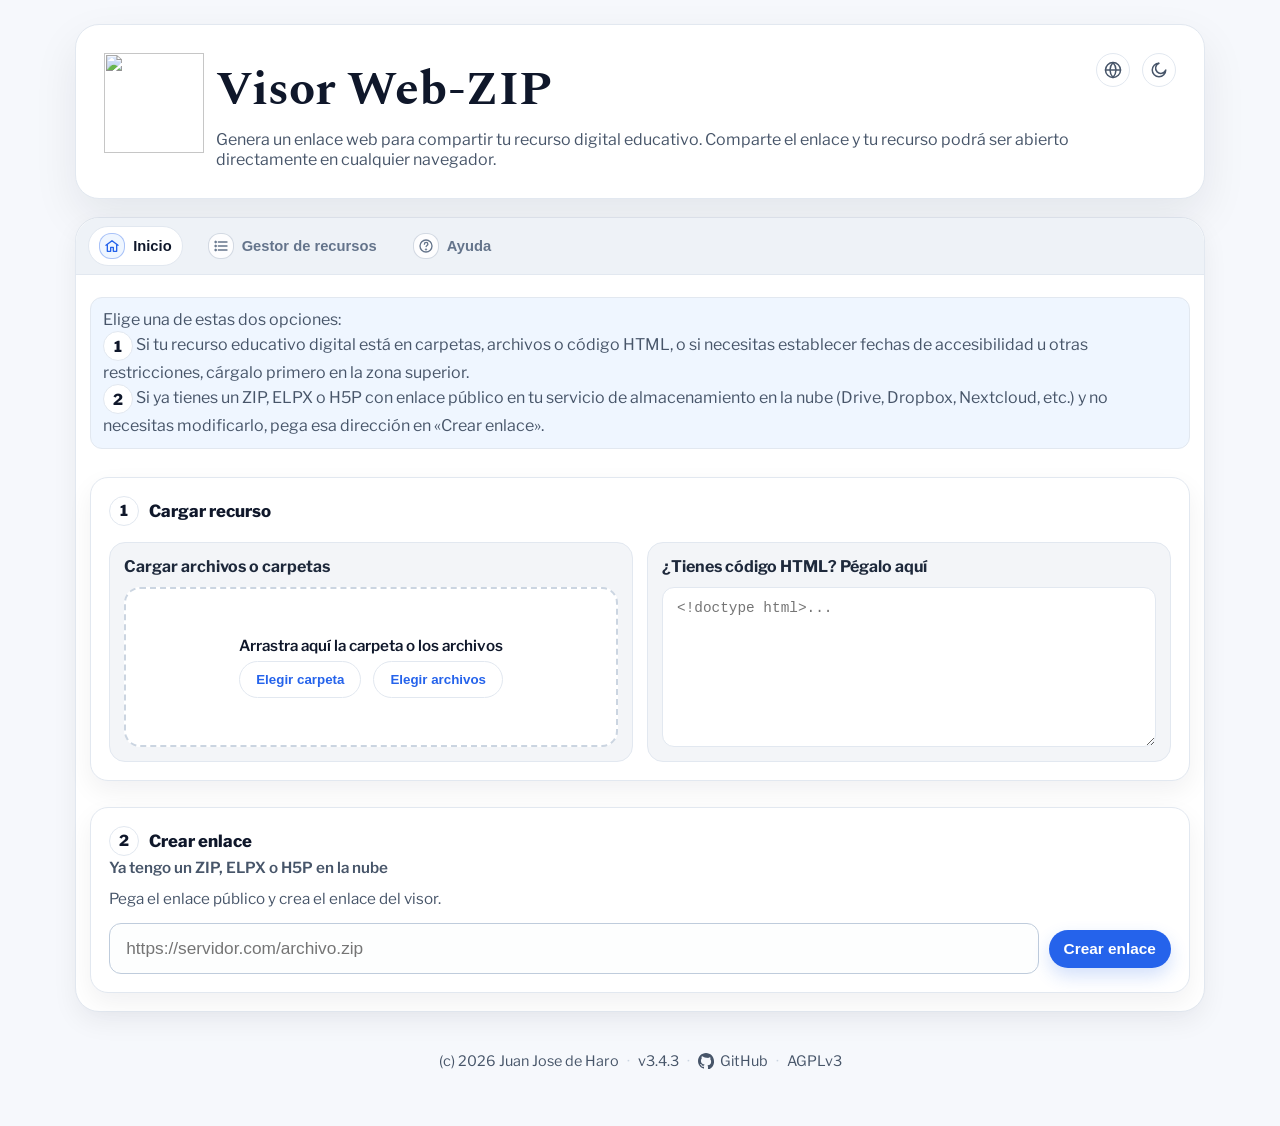
==== commit dab6aeca: "Refinar tarjeta de carga y ayuda" ====
--- a/index.html
+++ b/index.html
@@ -8,7 +8,7 @@
   <link rel="preconnect" href="https://fonts.googleapis.com">
   <link rel="preconnect" href="https://fonts.gstatic.com" crossorigin>
   <link href="https://fonts.googleapis.com/css2?family=Libre+Franklin:wght@400;600;800&family=Spectral:wght@400;600&display=swap" rel="stylesheet">
-  <link rel="stylesheet" href="styles.css?v=37">
+  <link rel="stylesheet" href="styles.css?v=38">
 </head>
 <body>
 
@@ -167,96 +167,101 @@
 
           <!-- Área de carga -->
           <div class="publish-quick-upload-area">
-            <div class="flow-title flow-title--primary">
-              <span class="flow-badge">1</span>
-              <span class="flow-title__text" data-i18n="publish.flow.uploadTitle">Cargar recurso</span>
-            </div>
-            <section class="publish-quick-actions" aria-label="Acciones rápidas">
-            <div class="publish-quick-card">
-              <h3 class="publish-quick-card__title" data-i18n="publish.quick.files.title">Cargar archivos o carpetas</h3>
-              <div class="dropzone dropzone--quick" data-quick-dropzone>
-                <div class="dropzone__title" data-i18n="publish.quick.files.dropTitle">Arrastra aquí la carpeta o los archivos</div>
-                <div class="dropzone__actions">
-                  <button class="ghost-button" type="button" data-quick-folder-button data-i18n="publish.quick.files.folder">Elegir carpeta</button>
-                  <button class="ghost-button" type="button" data-quick-file-button data-i18n="publish.quick.files.files">Elegir archivos</button>
-                  <input type="file" data-quick-folder-input webkitdirectory multiple hidden>
-                  <input type="file" data-quick-file-input multiple hidden>
-                </div>
-              </div>
-            </div>
-            <div class="publish-quick-card">
-              <h3 class="publish-quick-card__title" data-i18n="publish.quick.html.title">¿Tienes código HTML? Pégalo aquí</h3>
-              <textarea class="html-zip-textarea publish-quick-html" data-quick-html-input data-i18n-placeholder="publish.quick.html.placeholder" placeholder="&lt;!doctype html&gt;..."></textarea>
-            </div>
-          </section>
-          </div>
-
-          <!-- Panel de descarga (aparece al cargar contenido) -->
-          <div class="publish-download-panel" data-download-panel hidden>
-            <div class="upload-status upload-status--summary" data-upload-status data-i18n="zipper.status.empty" data-i18n-dynamic>No hay archivos seleccionados.</div>
-            <div class="publish-download-layout">
-              <div class="publish-options">
-                <div class="publish-config-panel">
-                  <div class="publish-config-row publish-config-row--title">
-                    <label class="publish-config-label" for="resource-title-input" data-i18n="zipper.resourceTitle.label" data-i18n-title="zipper.resourceTitle.placeholder">Título del recurso</label>
-                    <input id="resource-title-input" class="zip-title-input publish-config-title-input" type="text" data-resource-title data-i18n-placeholder="zipper.resourceTitle.placeholder" data-i18n-title="zipper.resourceTitle.placeholder" placeholder="Mi recurso" autocomplete="off">
+            <section class="publish-choice-card publish-choice-card--link publish-choice-card--upload" aria-labelledby="publish-upload-title">
+              <div class="publish-choice-card__header">
+                <div class="flow-title flow-title--primary">
+                  <span class="flow-badge">1</span>
+                  <span id="publish-upload-title" class="flow-title__text" data-i18n="publish.flow.uploadTitle">Cargar recurso</span>
+                </div>
+              </div>
+              <div class="publish-quick-actions" role="group" aria-label="Acciones rápidas">
+                <div class="publish-quick-card">
+                  <h3 class="publish-quick-card__title" data-i18n="publish.quick.files.title">Cargar archivos o carpetas</h3>
+                  <div class="dropzone dropzone--quick" data-quick-dropzone>
+                    <div class="dropzone__title" data-i18n="publish.quick.files.dropTitle">Arrastra aquí la carpeta o los archivos</div>
+                    <div class="dropzone__actions">
+                      <button class="ghost-button" type="button" data-quick-folder-button data-i18n="publish.quick.files.folder">Elegir carpeta</button>
+                      <button class="ghost-button" type="button" data-quick-file-button data-i18n="publish.quick.files.files">Elegir archivos</button>
+                      <input type="file" data-quick-folder-input webkitdirectory multiple hidden>
+                      <input type="file" data-quick-file-input multiple hidden>
+                    </div>
                   </div>
-                  <div class="publish-config-row">
-                    <div class="publish-config-row__main">
-                      <div class="zipper-force-folder-wrap">
-                        <label class="settings-check zipper-force-folder" for="force-folder-viewer-input" data-i18n-title="zipper.step2.forceFolderNote">
-                          <input id="force-folder-viewer-input" type="checkbox" data-force-folder-viewer>
-                          <span data-i18n="zipper.step2.forceFolderLabel">Forzar visor de carpetas</span>
-                        </label>
-                        <p class="zipper-force-folder__inline-note" data-force-folder-note data-i18n="zipper.step2.forceFolderNote" hidden>El recurso se abrirá en modo explorador de archivos con el contenido como archivos organizados en carpetas</p>
+                </div>
+                <div class="publish-quick-card">
+                  <h3 class="publish-quick-card__title" data-i18n="publish.quick.html.title">¿Tienes código HTML? Pégalo aquí</h3>
+                  <textarea class="html-zip-textarea publish-quick-html" data-quick-html-input data-i18n-placeholder="publish.quick.html.placeholder" placeholder="&lt;!doctype html&gt;..."></textarea>
+                </div>
+              </div>
+              <hr class="publish-section-divider" data-download-divider hidden>
+
+              <!-- Panel de descarga (aparece al cargar contenido) -->
+              <div class="publish-download-panel" data-download-panel hidden>
+                <div class="upload-status upload-status--summary" data-upload-status data-i18n="zipper.status.empty" data-i18n-dynamic>No hay archivos seleccionados.</div>
+                <div class="publish-download-layout">
+                  <div class="publish-options">
+                    <div class="publish-config-panel">
+                      <div class="publish-config-row publish-config-row--title">
+                        <label class="publish-config-label" for="resource-title-input" data-i18n="zipper.resourceTitle.label" data-i18n-title="zipper.resourceTitle.placeholder">Título del recurso</label>
+                        <input id="resource-title-input" class="zip-title-input publish-config-title-input" type="text" data-resource-title data-i18n-placeholder="zipper.resourceTitle.placeholder" data-i18n-title="zipper.resourceTitle.placeholder" placeholder="Mi recurso" autocomplete="off">
+                      </div>
+                      <div class="publish-config-row">
+                        <div class="publish-config-row__main">
+                          <div class="zipper-force-folder-wrap">
+                            <label class="settings-check zipper-force-folder" for="force-folder-viewer-input" data-i18n-title="zipper.step2.forceFolderNote">
+                              <input id="force-folder-viewer-input" type="checkbox" data-force-folder-viewer>
+                              <span data-i18n="zipper.step2.forceFolderLabel">Forzar visor de carpetas</span>
+                            </label>
+                            <p class="zipper-force-folder__inline-note" data-force-folder-note data-i18n="zipper.step2.forceFolderNote" hidden>El recurso se abrirá en modo explorador de archivos con el contenido como archivos organizados en carpetas</p>
+                          </div>
+                        </div>
+                      </div>
+                      <div class="publish-config-row publish-config-row--availability">
+                        <div class="publish-config-row__main">
+                          <label class="settings-check zipper-option-toggle" for="restrict-toggle-proxy" data-i18n-title="zipper.options.availabilityInfo">
+                            <input id="restrict-toggle-proxy" type="checkbox" data-restrict-toggle-proxy>
+                            <span data-i18n="zipper.options.availabilityLabel">Configurar la disponibilidad del recurso</span>
+                          </label>
+                          <div class="zipper-restrict-summary" data-restrict-summary hidden>
+                            <span class="zipper-restrict-summary__label" data-restrict-summary-label data-i18n="zipper.restrict.summaryTitle">Acceso limitado por fechas</span>
+                            <div class="zipper-restrict-summary__items" data-restrict-summary-items></div>
+                          </div>
+                          <button class="ghost-button ghost-button--small publish-config-edit-btn" type="button" data-main-settings-open data-restrict-edit-button data-i18n="zipper.options.availabilityEdit" hidden>Cambiar configuración</button>
+                        </div>
                       </div>
                     </div>
                   </div>
-                  <div class="publish-config-row publish-config-row--availability">
-                    <div class="publish-config-row__main">
-                      <label class="settings-check zipper-option-toggle" for="restrict-toggle-proxy" data-i18n-title="zipper.options.availabilityInfo">
-                        <input id="restrict-toggle-proxy" type="checkbox" data-restrict-toggle-proxy>
-                        <span data-i18n="zipper.options.availabilityLabel">Configurar la disponibilidad del recurso</span>
+                  <div class="publish-actions">
+                    <div class="zip-preview-action">
+                      <label class="settings-check settings-check--preview" for="preview-apply-restrictions-input" data-i18n-title="zipper.help.previewApplyRestrictionsNote">
+                        <input id="preview-apply-restrictions-input" type="checkbox" data-preview-apply-restrictions>
+                        <span data-i18n="zipper.help.previewApplyRestrictions">Aplicar restricciones en la previsualización</span>
                       </label>
-                      <div class="zipper-restrict-summary" data-restrict-summary hidden>
-                        <span class="zipper-restrict-summary__label" data-restrict-summary-label data-i18n="zipper.restrict.summaryTitle">Acceso limitado por fechas</span>
-                        <div class="zipper-restrict-summary__items" data-restrict-summary-items></div>
+                      <div class="upload-actions">
+                        <button class="ghost-button" type="button" data-preview-resource data-i18n="zipper.help.previewAction" data-i18n-title="zipper.help.previewApplyRestrictionsNote">Previsualizar</button>
                       </div>
-                      <button class="ghost-button ghost-button--small publish-config-edit-btn" type="button" data-main-settings-open data-restrict-edit-button data-i18n="zipper.options.availabilityEdit" hidden>Cambiar configuración</button>
+                      <p class="upload-status" data-preview-status></p>
+                    </div>
+                    <div class="zip-download-action">
+                      <h3 class="publish-download-title" data-zip-download-title data-i18n="zipper.step2.title">Descarga el ZIP</h3>
+                      <div class="upload-actions">
+                        <button type="button" data-build-zip data-i18n="zipper.build" data-i18n-title="zipper.step2.detail">Crear y descargar ZIP</button>
+                      </div>
+                      <p class="upload-status" data-zip-status data-i18n-dynamic></p>
                     </div>
                   </div>
                 </div>
-              </div>
-              <div class="publish-actions">
-                <div class="zip-preview-action">
-                  <label class="settings-check settings-check--preview" for="preview-apply-restrictions-input" data-i18n-title="zipper.help.previewApplyRestrictionsNote">
-                    <input id="preview-apply-restrictions-input" type="checkbox" data-preview-apply-restrictions>
-                    <span data-i18n="zipper.help.previewApplyRestrictions">Aplicar restricciones en la previsualización</span>
-                  </label>
-                  <div class="upload-actions">
-                    <button class="ghost-button" type="button" data-preview-resource data-i18n="zipper.help.previewAction" data-i18n-title="zipper.help.previewApplyRestrictionsNote">Previsualizar</button>
+                <div class="update-banner" data-update-banner hidden>
+                  <div class="update-banner__content">
+                    <strong data-i18n="updates.title">Nueva versión disponible</strong>
+                    <span data-i18n="updates.body">El recurso ha cambiado en la nube. Puedes actualizarlo ahora.</span>
                   </div>
-                  <p class="upload-status" data-preview-status></p>
-                </div>
-                <div class="zip-download-action">
-                  <h3 class="publish-download-title" data-zip-download-title data-i18n="zipper.step2.title">Descarga el ZIP</h3>
-                  <div class="upload-actions">
-                    <button type="button" data-build-zip data-i18n="zipper.build" data-i18n-title="zipper.step2.detail">Crear y descargar ZIP</button>
+                  <div class="update-banner__actions">
+                    <button type="button" data-update-action data-i18n="updates.action">Actualizar</button>
+                    <button type="button" class="ghost-button" data-update-dismiss data-i18n="updates.dismiss">Ahora no</button>
                   </div>
-                  <p class="upload-status" data-zip-status data-i18n-dynamic></p>
-                </div>
-              </div>
-            </div>
-            <div class="update-banner" data-update-banner hidden>
-              <div class="update-banner__content">
-                <strong data-i18n="updates.title">Nueva versión disponible</strong>
-                <span data-i18n="updates.body">El recurso ha cambiado en la nube. Puedes actualizarlo ahora.</span>
-              </div>
-              <div class="update-banner__actions">
-                <button type="button" data-update-action data-i18n="updates.action">Actualizar</button>
-                <button type="button" class="ghost-button" data-update-dismiss data-i18n="updates.dismiss">Ahora no</button>
-              </div>
-            </div>
+                </div>
+              </div>
+            </section>
           </div>
           <div class="publish-choice-main">
             <section class="publish-choice-card publish-choice-card--link" id="ya-tengo-zip-elpx" aria-labelledby="main-link-title">
@@ -626,7 +631,7 @@
     <footer class="site-footer">
       <a class="footer-link" href="https://bilateria.org" target="_blank" rel="noopener">(c) 2026 Juan Jose de Haro</a>
       <span class="footer-sep">·</span>
-    <span class="footer-link" data-app-version>v3.4.2</span>
+    <span class="footer-link" data-app-version>v3.4.3</span>
       <span class="footer-sep">·</span>
       <a class="footer-link" href="https://github.com/visor-webzip/visor-webzip.github.io" target="_blank" rel="noopener">
         <svg class="footer-icon" viewBox="0 0 16 16" aria-hidden="true" focusable="false">
@@ -653,7 +658,7 @@
 
   <script src="https://cdn.jsdelivr.net/npm/fflate@0.8.2/umd/index.js"></script>
   <script src="config.js"></script>
-			  <script src="i18n.js?v=38"></script>
+		  <script src="i18n.js?v=39"></script>
 	  <script src="restrictions.js?v=5"></script>
 	  <script src="ui.js?v=2"></script>
 	  <script src="downloads.js?v=2"></script>
@@ -664,6 +669,6 @@
 		  <script src="restriction-ui.js?v=14"></script>
 			  <script src="share.js?v=4"></script>
 	  <script src="nav.js?v=3"></script>
-			  <script src="app.js?v=81"></script>
+			  <script src="app.js?v=82"></script>
  </body>
  </html>
--- a/styles.css
+++ b/styles.css
@@ -1414,6 +1414,27 @@
   margin-bottom: 10px;
 }
 
+.publish-choice-card--upload {
+  padding: 18px;
+}
+
+.publish-choice-card--upload .publish-quick-actions {
+  grid-column: 1 / -1;
+}
+
+.publish-choice-card--upload .publish-choice-card__header,
+.publish-choice-card--upload .publish-section-divider,
+.publish-choice-card--upload .publish-download-panel {
+  grid-column: 1 / -1;
+}
+
+.publish-section-divider {
+  border: 0;
+  height: 1px;
+  margin: 8px 0;
+  background: var(--border);
+}
+
 .publish-link-reset {
   grid-column: 1 / -1;
   display: flex;
@@ -1629,18 +1650,19 @@
 /* ③ Panel de descarga (aparece al cargar contenido) */
 .publish-download-panel {
   margin-top: 0;
-  border-radius: 16px;
-  background: linear-gradient(180deg, #eef5ff 0%, #f4f9ff 100%);
-  border: 1px solid #d6e6fb;
-  padding: 14px;
-  display: grid;
-  gap: 10px;
+  border-radius: 0;
+  background: transparent;
+  border: 0;
+  padding: 0;
+  display: grid;
+  gap: 12px;
 }
 
 .publish-download-panel > .upload-status {
   margin: 0;
   font-size: 0.92rem;
   color: var(--ink-muted);
+  padding: 0 10px;
 }
 
 .upload-status--summary {
@@ -1745,8 +1767,8 @@
 }
 
 :root[data-theme="dark"] .publish-download-panel {
-  background: linear-gradient(180deg, #162742 0%, #1a2e4f 100%);
-  border-color: #2a4070;
+  background: transparent;
+  border-color: transparent;
 }
 
 :root[data-theme="dark"] .publish-download-panel .zip-preview-action,
@@ -1781,6 +1803,22 @@
   flex-shrink: 0;
   align-self: center;
   white-space: nowrap;
+}
+
+.publish-quick-reset {
+  background: transparent;
+  border-color: rgba(148, 163, 184, 0.55);
+  color: var(--accent);
+  font-weight: 600;
+}
+
+.publish-quick-reset:hover {
+  border-color: rgba(37, 99, 235, 0.4);
+  background: var(--accent-wash);
+}
+
+:root[data-theme="dark"] .publish-quick-reset {
+  border-color: rgba(148, 163, 184, 0.35);
 }
 
 .publish-quick-restrict-info {
